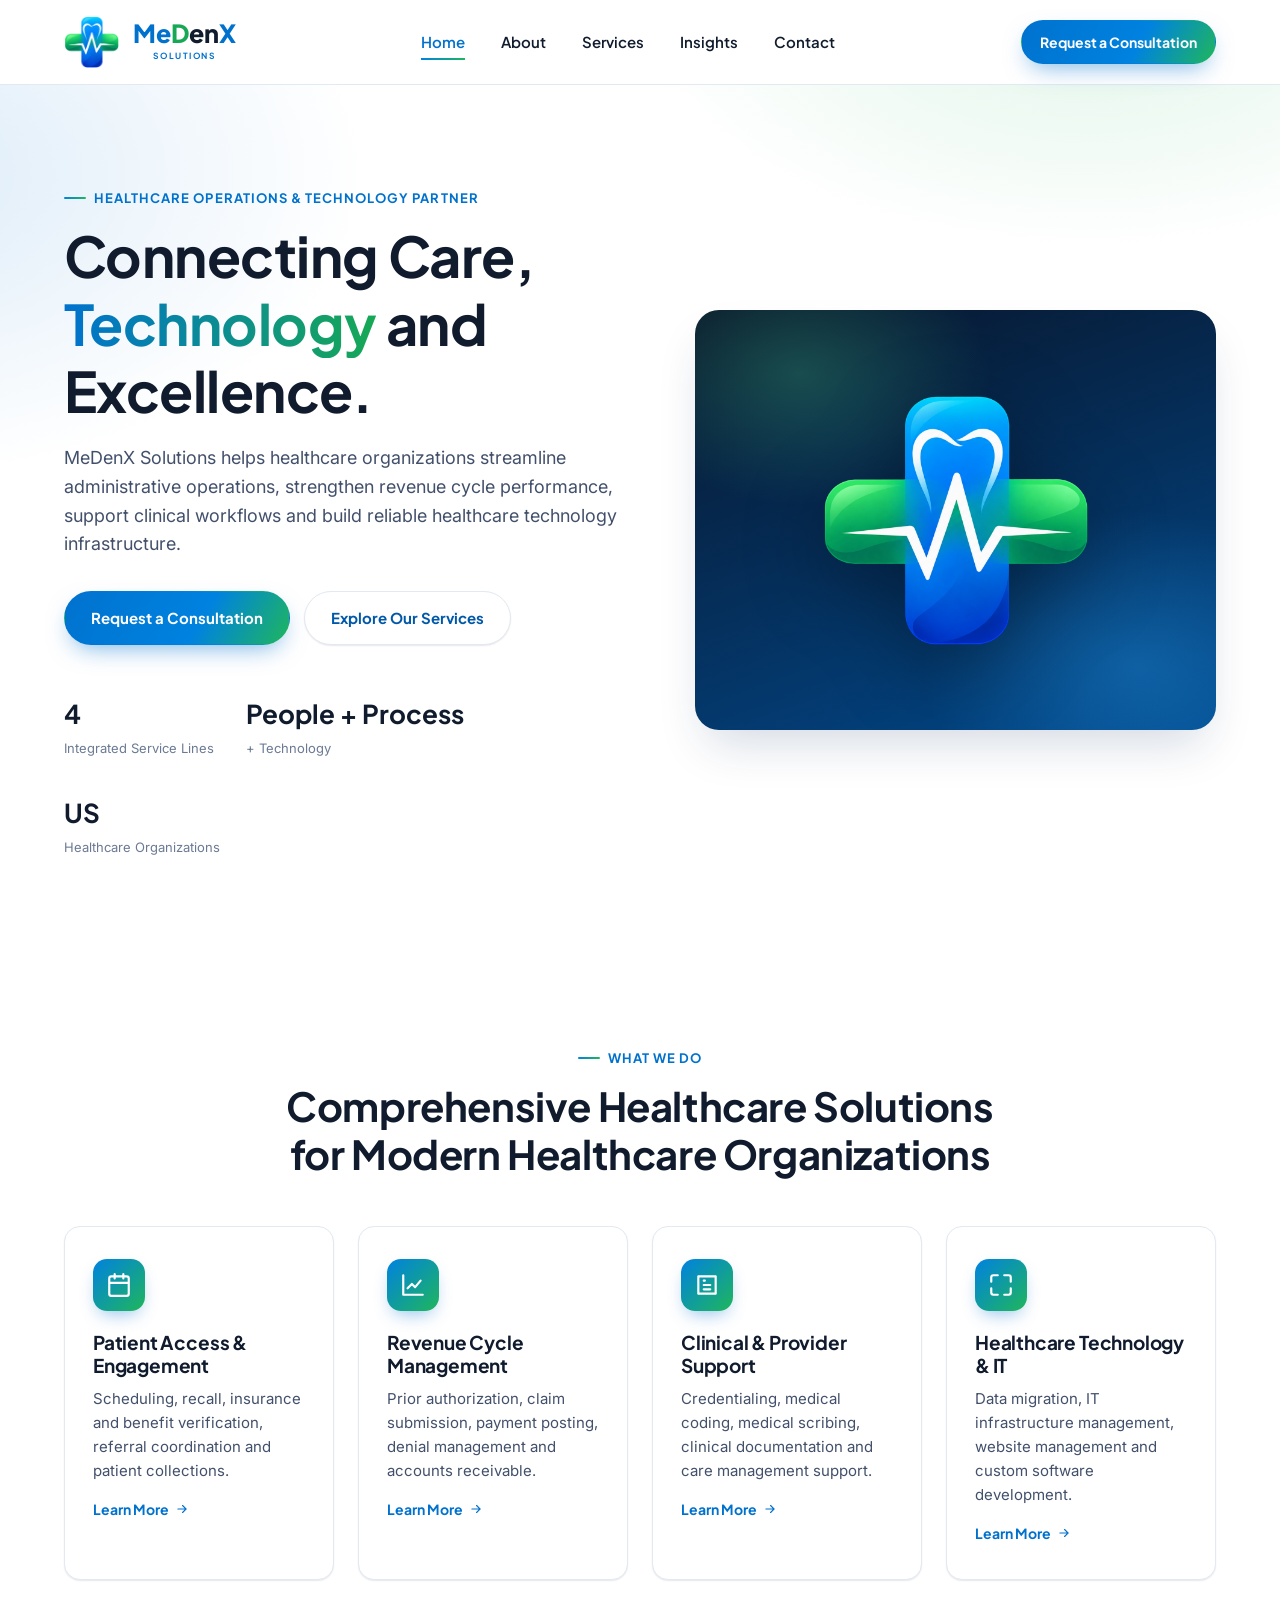
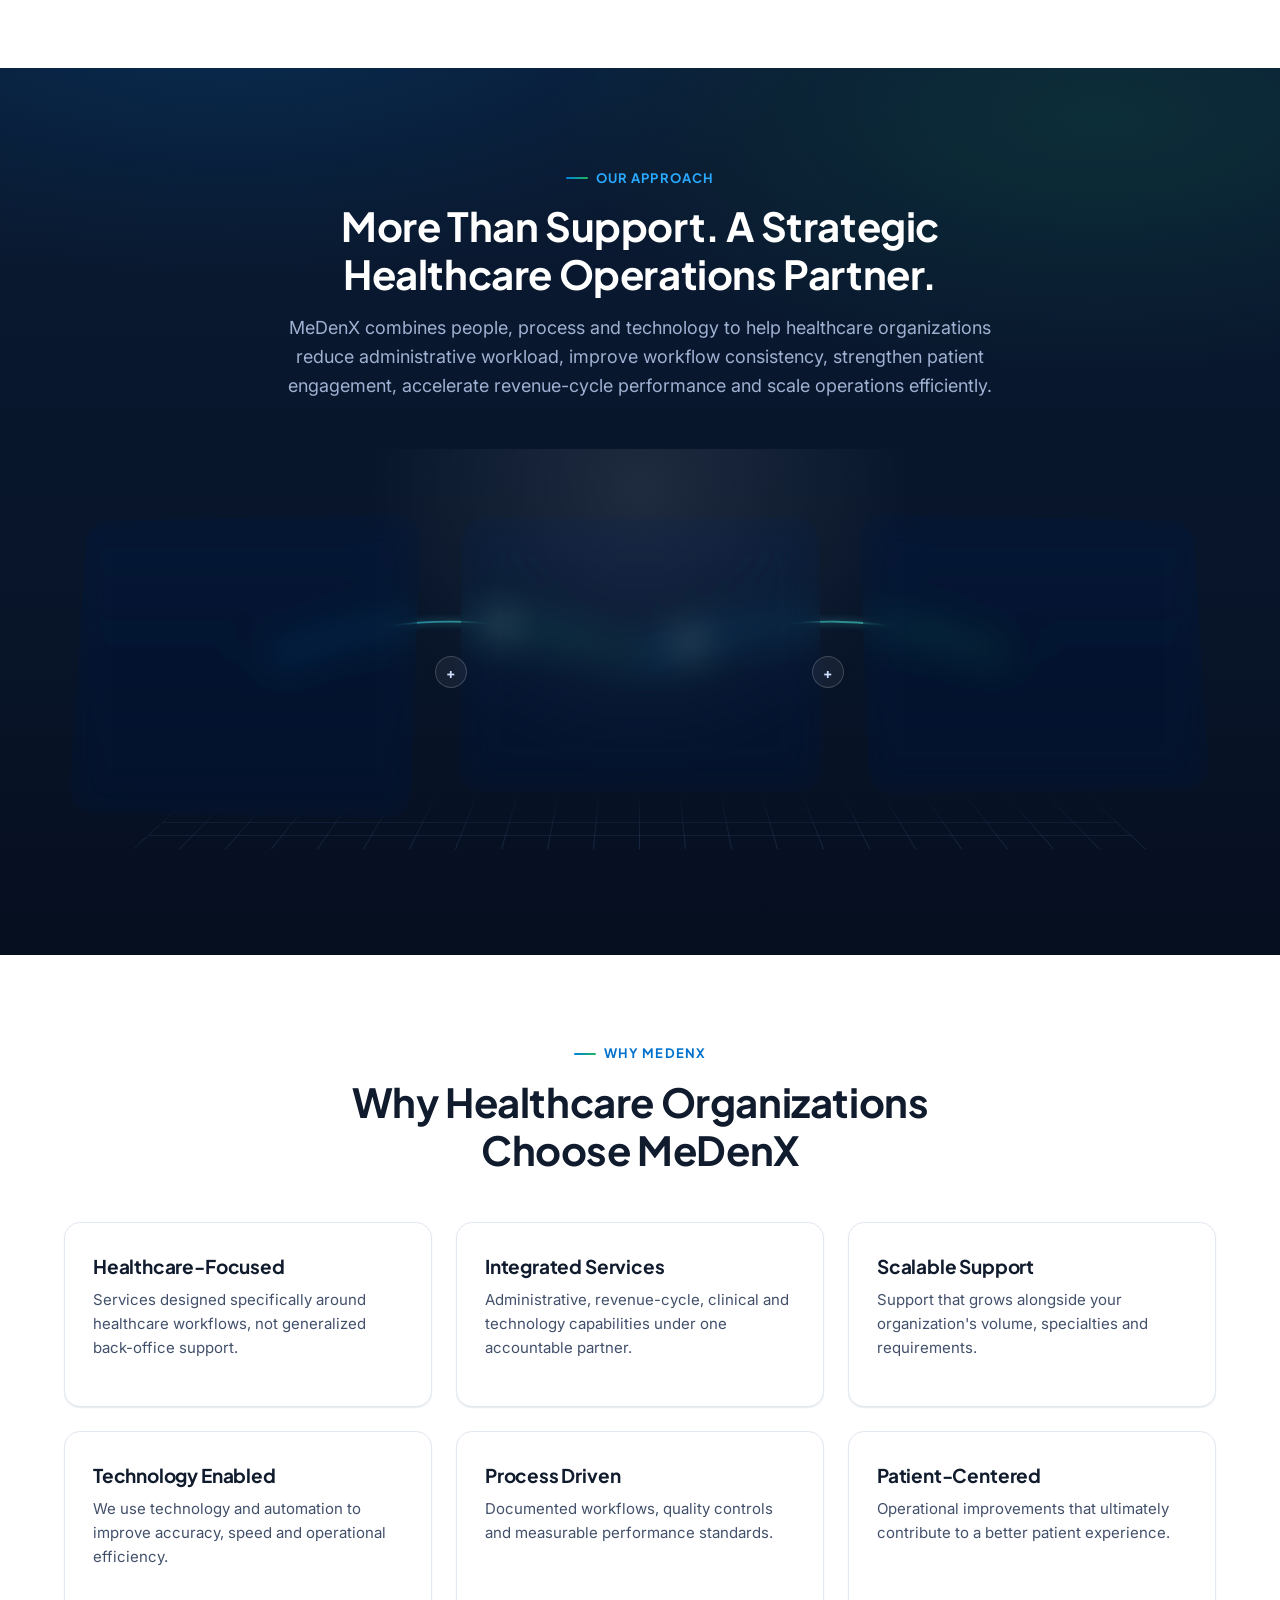
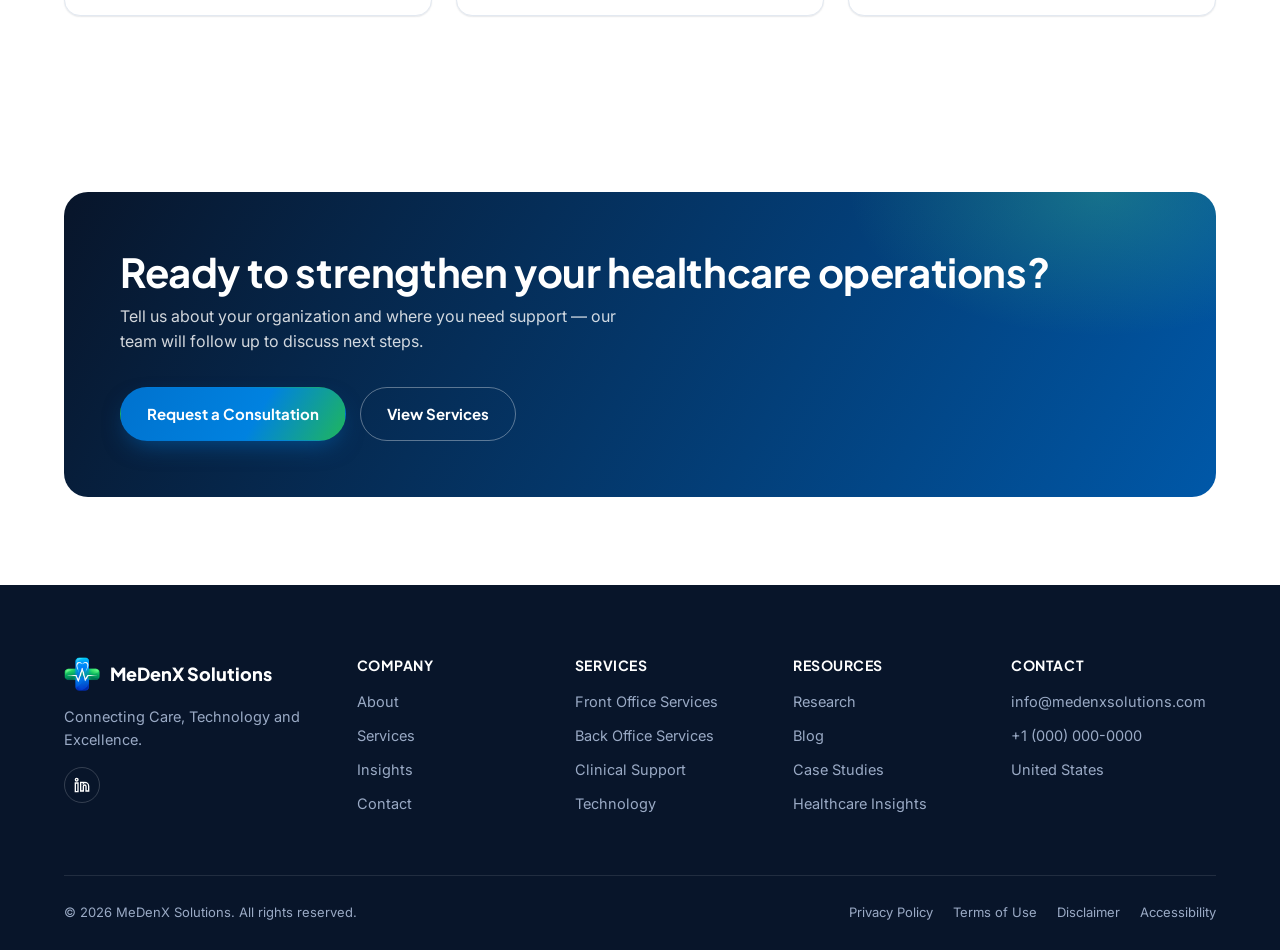
==== index.html @ 241c68e7 "Revert GitHub Pages hosting cleanup Restore .htaccess, serve.ps1, start-local-server.bat, and the so" ====
<!DOCTYPE html>
<html lang="en">
<head>
<meta charset="UTF-8">
<meta name="viewport" content="width=device-width, initial-scale=1.0">
<title>MeDenX Solutions | Healthcare Operations, Revenue Cycle &amp; Technology Partner</title>
<meta name="description" content="MeDenX Solutions helps healthcare organizations streamline administrative operations, strengthen revenue cycle performance, support clinical workflows and build reliable healthcare technology infrastructure.">
<link rel="canonical" href="https://medenxsolutions.com/">
<meta property="og:type" content="website">
<meta property="og:title" content="MeDenX Solutions | Healthcare Operations, Revenue Cycle &amp; Technology Partner">
<meta property="og:description" content="MeDenX Solutions helps healthcare organizations streamline administrative operations, strengthen revenue cycle performance, support clinical workflows and build reliable healthcare technology infrastructure.">
<meta property="og:url" content="https://medenxsolutions.com/">
<meta property="og:image" content="https://medenxsolutions.com/assets/img/medenx-icon-lg.png">
<meta property="og:site_name" content="MeDenX Solutions">
<meta name="twitter:card" content="summary_large_image">
<meta name="twitter:title" content="MeDenX Solutions | Healthcare Operations, Revenue Cycle &amp; Technology Partner">
<meta name="twitter:description" content="MeDenX Solutions helps healthcare organizations streamline administrative operations, strengthen revenue cycle performance, support clinical workflows and build reliable healthcare technology infrastructure.">
<meta name="twitter:image" content="https://medenxsolutions.com/assets/img/medenx-icon-lg.png">
<link rel="icon" type="image/png" href="assets/img/favicon.png">
<link rel="stylesheet" href="assets/css/style.css">
</head>
<body>

<!-- BUILD:HEADER -->
<header class="site-header">
  <div class="container nav-wrap">
    <a href="index.html" class="brand">
      <img src="assets/img/medenx-icon-sm.png" alt="MeDenX Solutions icon">
      <span class="brand-text">
        <span class="brand-word"><span class="c-blue">Me</span><span class="c-green">D</span><span class="c-ink">en</span><span class="c-blue">X</span></span>
        <span class="brand-sub">SOLUTIONS</span>
      </span>
    </a>
    <nav class="nav-links">
      <a href="index.html" class="active">Home</a>
      <a href="about.html">About</a>
      <a href="services.html">Services</a>
      <a href="insights.html">Insights</a>
      <a href="contact.html">Contact</a>
    </nav>
    <div class="nav-actions">
      <a href="contact.html" class="btn btn-primary btn-sm">Request a Consultation</a>
      <button class="nav-toggle" aria-label="Toggle navigation"><span></span></button>
    </div>
  </div>
</header>
<!-- /BUILD:HEADER -->

<!-- HERO -->
<section class="hero">
  <div class="container hero-grid">
    <div>
      <div class="eyebrow">Healthcare Operations &amp; Technology Partner</div>
      <h1>Connecting Care, <span class="grad-text">Technology</span> and Excellence.</h1>
      <p class="lead">MeDenX Solutions helps healthcare organizations streamline administrative operations, strengthen revenue cycle performance, support clinical workflows and build reliable healthcare technology infrastructure.</p>
      <div class="hero-actions">
        <a href="contact.html" class="btn btn-primary">Request a Consultation</a>
        <a href="services.html" class="btn btn-secondary">Explore Our Services</a>
      </div>
      <div class="hero-stats">
        <div class="stat"><b>4</b><span>Integrated Service Lines</span></div>
        <div class="stat"><b>People + Process</b><span>+ Technology</span></div>
        <div class="stat"><b>US</b><span>Healthcare Organizations</span></div>
      </div>
    </div>
    <div class="hero-visual">
      <img src="assets/img/medenx-icon-lg.png" alt="MeDenX healthcare technology icon">
    </div>
  </div>
</section>

<!-- WHAT WE DO -->
<section>
  <div class="container">
    <div class="section-head center">
      <div class="eyebrow" style="justify-content:center;display:flex;">What We Do</div>
      <h2>Comprehensive Healthcare Solutions for Modern Healthcare Organizations</h2>
    </div>
    <div class="grid-4">
      <div class="card">
        <div class="icon-tile"><svg viewBox="0 0 24 24" fill="none" stroke-width="2" stroke-linecap="round" stroke-linejoin="round"><path d="M8 2v4M16 2v4M3 10h18M5 4h14a2 2 0 0 1 2 2v14a2 2 0 0 1-2 2H5a2 2 0 0 1-2-2V6a2 2 0 0 1 2-2Z"/></svg></div>
        <h3>Patient Access &amp; Engagement</h3>
        <p>Scheduling, recall, insurance and benefit verification, referral coordination and patient collections.</p>
        <a href="services.html#patient-access" class="card-link">Learn More
          <svg viewBox="0 0 24 24" fill="none" stroke="currentColor" stroke-width="2" stroke-linecap="round"><path d="M5 12h14M13 6l6 6-6 6"/></svg>
        </a>
      </div>
      <div class="card">
        <div class="icon-tile"><svg viewBox="0 0 24 24" fill="none" stroke-width="2" stroke-linecap="round" stroke-linejoin="round"><path d="M3 3v18h18M7 15l4-4 3 3 5-6"/></svg></div>
        <h3>Revenue Cycle Management</h3>
        <p>Prior authorization, claim submission, payment posting, denial management and accounts receivable.</p>
        <a href="services.html#revenue-cycle" class="card-link">Learn More
          <svg viewBox="0 0 24 24" fill="none" stroke="currentColor" stroke-width="2" stroke-linecap="round"><path d="M5 12h14M13 6l6 6-6 6"/></svg>
        </a>
      </div>
      <div class="card">
        <div class="icon-tile"><svg viewBox="0 0 24 24" fill="none" stroke-width="2" stroke-linecap="round" stroke-linejoin="round"><path d="M9 12h6M9 16h6M9 8h1M4 4h16v16H4z"/></svg></div>
        <h3>Clinical &amp; Provider Support</h3>
        <p>Credentialing, medical coding, medical scribing, clinical documentation and care management support.</p>
        <a href="services.html#clinical-support" class="card-link">Learn More
          <svg viewBox="0 0 24 24" fill="none" stroke="currentColor" stroke-width="2" stroke-linecap="round"><path d="M5 12h14M13 6l6 6-6 6"/></svg>
        </a>
      </div>
      <div class="card">
        <div class="icon-tile"><svg viewBox="0 0 24 24" fill="none" stroke-width="2" stroke-linecap="round" stroke-linejoin="round"><path d="M9 3H5a2 2 0 0 0-2 2v4m18 0V5a2 2 0 0 0-2-2h-4m0 18h4a2 2 0 0 0 2-2v-4M3 15v4a2 2 0 0 0 2 2h4"/></svg></div>
        <h3>Healthcare Technology &amp; IT</h3>
        <p>Data migration, IT infrastructure management, website management and custom software development.</p>
        <a href="services.html#technology" class="card-link">Learn More
          <svg viewBox="0 0 24 24" fill="none" stroke="currentColor" stroke-width="2" stroke-linecap="round"><path d="M5 12h14M13 6l6 6-6 6"/></svg>
        </a>
      </div>
    </div>
  </div>
</section>

<!-- VALUE PROPOSITION -->
<section class="section-navy p3d-section">
  <div class="container">
    <div class="section-head center">
      <div class="eyebrow" style="justify-content:center;display:flex;">Our Approach</div>
      <h2>More Than Support. A Strategic Healthcare Operations Partner.</h2>
      <p class="lead">MeDenX combines people, process and technology to help healthcare organizations reduce administrative workload, improve workflow consistency, strengthen patient engagement, accelerate revenue-cycle performance and scale operations efficiently.</p>
    </div>

    <div class="p3d-stage-wrap" id="p3dStageWrap">
      <canvas class="p3d-canvas" id="p3dCanvas" aria-hidden="true"></canvas>
      <div class="p3d-spotlight" id="p3dSpotlight" aria-hidden="true"></div>
      <div class="p3d-floor" aria-hidden="true"></div>

      <div class="p3d-stage" id="p3dStage">
        <svg class="p3d-links" viewBox="0 0 1000 290" preserveAspectRatio="none">
          <defs>
            <linearGradient id="p3dLinkGrad" x1="0%" y1="0%" x2="100%" y2="0%">
              <stop offset="0%" stop-color="#29A9FF"/>
              <stop offset="100%" stop-color="#4CD888"/>
            </linearGradient>
          </defs>
          <path d="M180,150 C 280,108 380,108 495,150" class="glow" />
          <path id="linkPath1" d="M180,150 C 280,108 380,108 495,150" />
          <path d="M180,150 C 280,108 380,108 495,150" class="pulse" />
          <path d="M505,150 C 620,108 720,108 820,150" class="glow" />
          <path id="linkPath2" d="M505,150 C 620,108 720,108 820,150" />
          <path d="M505,150 C 620,108 720,108 820,150" class="pulse" />

          <circle class="p3d-particle-dot" r="4" fill="#ffffff">
            <animateMotion dur="3s" repeatCount="indefinite" rotate="auto">
              <mpath href="#linkPath1"/>
            </animateMotion>
          </circle>
          <circle class="p3d-particle-dot" r="4" fill="#ffffff">
            <animateMotion dur="3s" begin="1.5s" repeatCount="indefinite" rotate="auto">
              <mpath href="#linkPath2"/>
            </animateMotion>
          </circle>
        </svg>

        <span class="p3d-plus" style="left:33.3%;">+</span>
        <span class="p3d-plus" style="left:66.6%;">+</span>

        <div class="p3d-card" data-pillar="people" style="--tilt:-9deg;">
          <div class="p3d-float">
            <div class="p3d-card-inner">
              <div class="p3d-cube-wrap">
                <div class="p3d-cube">
                  <div class="face front"><svg viewBox="0 0 24 24" fill="none" stroke-width="2" stroke-linecap="round" stroke-linejoin="round"><circle cx="9" cy="8" r="3.2"/><path d="M3.5 19c0-3 2.5-5.2 5.5-5.2s5.5 2.2 5.5 5.2"/><circle cx="17" cy="7.5" r="2.4"/><path d="M15.5 13.4c2.6.4 4.5 2.3 4.9 4.9"/></svg></div>
                  <div class="face back"></div>
                  <div class="face right"></div>
                  <div class="face left"></div>
                  <div class="face top"></div>
                  <div class="face bottom"></div>
                </div>
              </div>
              <h3>People</h3>
              <p>Experienced operational and healthcare support teams who understand the realities of day-to-day practice operations.</p>
            </div>
          </div>
        </div>

        <div class="p3d-card" data-pillar="process" style="--tilt:0deg;">
          <div class="p3d-float">
            <div class="p3d-card-inner">
              <div class="p3d-cube-wrap">
                <div class="p3d-cube">
                  <div class="face front"><svg viewBox="0 0 24 24" fill="none" stroke-width="2" stroke-linecap="round" stroke-linejoin="round"><circle cx="5" cy="6" r="2.3"/><circle cx="19" cy="6" r="2.3"/><circle cx="12" cy="18" r="2.3"/><path d="M7.1 7.1 10 16M16.9 7.1 14 16M7.3 6h9.4"/></svg></div>
                  <div class="face back"></div>
                  <div class="face right"></div>
                  <div class="face left"></div>
                  <div class="face top"></div>
                  <div class="face bottom"></div>
                </div>
              </div>
              <h3>Process</h3>
              <p>Structured, measurable and repeatable workflows designed to reduce bottlenecks and improve consistency.</p>
            </div>
          </div>
        </div>

        <div class="p3d-card" data-pillar="technology" style="--tilt:9deg;">
          <div class="p3d-float">
            <div class="p3d-card-inner">
              <div class="p3d-cube-wrap">
                <div class="p3d-cube">
                  <div class="face front"><svg viewBox="0 0 24 24" fill="none" stroke-width="2" stroke-linecap="round" stroke-linejoin="round"><path d="M9 3H5a2 2 0 0 0-2 2v4m18 0V5a2 2 0 0 0-2-2h-4m0 18h4a2 2 0 0 0 2-2v-4M3 15v4a2 2 0 0 0 2 2h4"/><rect x="8.5" y="8.5" width="7" height="7" rx="1.4"/></svg></div>
                  <div class="face back"></div>
                  <div class="face right"></div>
                  <div class="face left"></div>
                  <div class="face top"></div>
                  <div class="face bottom"></div>
                </div>
              </div>
              <h3>Technology</h3>
              <p>Modern systems, automation, data and software solutions that support every operational workflow.</p>
            </div>
          </div>
        </div>
      </div>
    </div>
  </div>
</section>

<!-- WHY MEDENX -->
<section>
  <div class="container">
    <div class="section-head center">
      <div class="eyebrow" style="justify-content:center;display:flex;">Why MeDenX</div>
      <h2>Why Healthcare Organizations Choose MeDenX</h2>
    </div>
    <div class="grid-3">
      <div class="card">
        <h3>Healthcare-Focused</h3>
        <p>Services designed specifically around healthcare workflows, not generalized back-office support.</p>
      </div>
      <div class="card">
        <h3>Integrated Services</h3>
        <p>Administrative, revenue-cycle, clinical and technology capabilities under one accountable partner.</p>
      </div>
      <div class="card">
        <h3>Scalable Support</h3>
        <p>Support that grows alongside your organization's volume, specialties and requirements.</p>
      </div>
      <div class="card">
        <h3>Technology Enabled</h3>
        <p>We use technology and automation to improve accuracy, speed and operational efficiency.</p>
      </div>
      <div class="card">
        <h3>Process Driven</h3>
        <p>Documented workflows, quality controls and measurable performance standards.</p>
      </div>
      <div class="card">
        <h3>Patient-Centered</h3>
        <p>Operational improvements that ultimately contribute to a better patient experience.</p>
      </div>
    </div>
  </div>
</section>

<!-- CTA -->
<section>
  <div class="container">
    <div class="cta-banner">
      <div class="cta-content">
        <h2>Ready to strengthen your healthcare operations?</h2>
        <p>Tell us about your organization and where you need support — our team will follow up to discuss next steps.</p>
      </div>
      <div class="cta-actions">
        <a href="contact.html" class="btn btn-primary">Request a Consultation</a>
        <a href="services.html" class="btn btn-ghost-light">View Services</a>
      </div>
    </div>
  </div>
</section>

<!-- BUILD:FOOTER -->
<footer class="site-footer">
  <div class="container">
    <div class="footer-top">
      <div class="footer-col">
        <div class="footer-brand">
          <img src="assets/img/medenx-icon-sm.png" alt="MeDenX Solutions">
          <span>MeDenX Solutions</span>
        </div>
        <p style="font-size:14.5px;max-width:260px;">Connecting Care, Technology and Excellence.</p>
        <div class="social-row">
          <a href="#" aria-label="LinkedIn"><svg viewBox="0 0 24 24" fill="none" stroke="currentColor" stroke-width="2"><path d="M16 8a6 6 0 0 1 6 6v7h-4v-7a2 2 0 0 0-4 0v7h-4V8h4v1.5A5.99 5.99 0 0 1 16 8ZM2 9h4v13H2zM4 6a2 2 0 1 0 0-4 2 2 0 0 0 0 4Z"/></svg></a>
        </div>
      </div>
      <div class="footer-col">
        <h4>Company</h4>
        <ul>
          <li><a href="about.html">About</a></li>
          <li><a href="services.html">Services</a></li>
          <li><a href="insights.html">Insights</a></li>
          <li><a href="contact.html">Contact</a></li>
        </ul>
      </div>
      <div class="footer-col">
        <h4>Services</h4>
        <ul>
          <li><a href="services.html#patient-access">Front Office Services</a></li>
          <li><a href="services.html#revenue-cycle">Back Office Services</a></li>
          <li><a href="services.html#clinical-support">Clinical Support</a></li>
          <li><a href="services.html#technology">Technology</a></li>
        </ul>
      </div>
      <div class="footer-col">
        <h4>Resources</h4>
        <ul>
          <li><a href="insights.html">Research</a></li>
          <li><a href="insights.html">Blog</a></li>
          <li><a href="case-studies.html">Case Studies</a></li>
          <li><a href="insights.html">Healthcare Insights</a></li>
        </ul>
      </div>
      <div class="footer-col">
        <h4>Contact</h4>
        <ul>
          <li>info@medenxsolutions.com</li>
          <li>+1 (000) 000-0000</li>
          <li>United States</li>
        </ul>
      </div>
    </div>
    <div class="footer-bottom">
      <span>&copy; 2026 MeDenX Solutions. All rights reserved.</span>
      <div class="footer-legal">
        <a href="privacy.html">Privacy Policy</a>
        <a href="terms.html">Terms of Use</a>
        <a href="disclaimer.html">Disclaimer</a>
        <a href="accessibility.html">Accessibility</a>
      </div>
    </div>
  </div>
</footer>
<!-- /BUILD:FOOTER -->

<script src="assets/js/main.js"></script>
<script src="assets/js/pillars-3d.js"></script>
</body>
</html>
---- assets/css/style.css ----
/* ==========================================================================
   MeDenX Solutions — Design System
   Colors sampled from the MeDenX brand icon (blue/green gradients).
   ========================================================================== */

@import url('https://fonts.googleapis.com/css2?family=Plus+Jakarta+Sans:wght@500;600;700;800&family=Inter:wght@400;500;600;700&display=swap');

:root{
  /* Brand blue (sampled ~#0082D6 / #006DE8) */
  --blue-900:#0A2F5C;
  --blue-700:#0058A8;
  --blue-600:#0072CE;
  --blue-500:#0082E0;
  --blue-400:#29A9FF;
  --blue-100:#E7F3FE;

  /* Brand green (sampled ~#1DCA63 / #42E377) */
  --green-700:#0F8A44;
  --green-600:#17A855;
  --green-500:#1FB65C;
  --green-400:#4CD888;
  --green-100:#E7F9EE;

  /* Dark navy — footer & premium contrast sections */
  --navy-900:#08152A;
  --navy-800:#0B1E38;
  --navy-700:#122A4A;

  /* Neutrals */
  --ink:#101B2D;
  --body:#42506B;
  --muted:#6B7A94;
  --border:#E3E9F1;
  --bg-soft:#F6F9FC;
  --white:#FFFFFF;

  --font-head:'Plus Jakarta Sans', 'Segoe UI', sans-serif;
  --font-body:'Inter', 'Segoe UI', sans-serif;

  --shadow-sm: 0 1px 2px rgba(16,27,45,0.06), 0 1px 1px rgba(16,27,45,0.04);
  --shadow-md: 0 8px 24px rgba(16,27,45,0.08), 0 2px 6px rgba(16,27,45,0.05);
  --shadow-lg: 0 24px 48px -12px rgba(10,47,92,0.18);

  --radius-sm: 10px;
  --radius-md: 16px;
  --radius-lg: 24px;

  --container: 1200px;
}

/* -------------------- Reset -------------------- */
*, *::before, *::after{ box-sizing:border-box; }
html{ scroll-behavior:smooth; overflow-x:hidden; }
body{
  margin:0;
  font-family:var(--font-body);
  color:var(--body);
  background:var(--white);
  line-height:1.6;
  -webkit-font-smoothing:antialiased;
  overflow-x:hidden;
}

/* Grid/flex items shrink below their content's intrinsic width by default */
.hero-grid > *, .grid-2 > *, .grid-3 > *, .grid-4 > *,
.footer-top > *, .pillars > *, .form-grid > *, .case-steps > *,
.process > *, .nav-wrap > * { min-width:0; }
img{ max-width:100%; display:block; }
a{ color:inherit; text-decoration:none; }
ul{ margin:0; padding:0; list-style:none; }
h1,h2,h3,h4{
  font-family:var(--font-head);
  color:var(--ink);
  line-height:1.2;
  margin:0 0 16px;
  font-weight:700;
  letter-spacing:-0.01em;
}
p{ margin:0 0 16px; }
button{ font-family:inherit; }

.container{
  width:100%;
  max-width:var(--container);
  margin:0 auto;
  padding:0 24px;
}

section{ padding:88px 0; }
@media (max-width:768px){ section{ padding:56px 0; } }

.section-soft{ background:var(--bg-soft); }
.section-navy{ background:var(--navy-900); color:#C7D3E8; }
.section-navy h2, .section-navy h3{ color:#fff; }

/* -------------------- Type helpers -------------------- */
.eyebrow{
  display:inline-flex;
  flex-wrap:wrap;
  align-items:center;
  gap:8px;
  max-width:100%;
  font-family:var(--font-head);
  font-size:13px;
  font-weight:700;
  letter-spacing:0.08em;
  text-transform:uppercase;
  color:var(--blue-600);
  margin-bottom:14px;
}
.eyebrow::before{
  content:"";
  width:22px; height:2px;
  background:linear-gradient(90deg, var(--blue-500), var(--green-500));
  border-radius:2px;
}
.section-navy .eyebrow{ color:var(--blue-400); }

h2{ font-size:clamp(28px,3.4vw,40px); }
h3{ font-size:22px; }
.section-head{ max-width:720px; margin-bottom:48px; }
.section-head.center{ margin-left:auto; margin-right:auto; text-align:center; }
.lead{ font-size:18px; color:var(--body); }
.text-muted{ color:var(--muted); }

/* Gradient text accent for key words */
.grad-text{
  background:linear-gradient(90deg, var(--blue-600), var(--green-600));
  -webkit-background-clip:text;
  background-clip:text;
  color:transparent;
}

/* -------------------- Buttons -------------------- */
.btn{
  display:inline-flex;
  align-items:center;
  justify-content:center;
  gap:8px;
  padding:14px 26px;
  border-radius:999px;
  font-family:var(--font-head);
  font-weight:700;
  font-size:15px;
  border:1px solid transparent;
  cursor:pointer;
  transition:transform .18s ease, box-shadow .18s ease, background .18s ease, color .18s ease;
  white-space:nowrap;
}
.btn-primary{
  background:linear-gradient(120deg, var(--blue-600), var(--blue-500) 60%, var(--green-500));
  color:#fff;
  box-shadow:0 10px 24px -8px rgba(0,114,206,0.55);
}
.btn-primary:hover{ transform:translateY(-2px); box-shadow:0 16px 30px -10px rgba(0,114,206,0.6); }

.btn-secondary{
  background:#fff;
  color:var(--blue-700);
  border-color:var(--border);
  box-shadow:var(--shadow-sm);
}
.btn-secondary:hover{ border-color:var(--blue-400); transform:translateY(-2px); }

.btn-ghost-light{
  background:transparent;
  color:#fff;
  border-color:rgba(255,255,255,0.35);
}
.btn-ghost-light:hover{ background:rgba(255,255,255,0.08); border-color:#fff; }

.btn-block{ width:100%; }
.btn-sm{ padding:10px 18px; font-size:14px; }

/* -------------------- Header / Nav -------------------- */
.site-header{
  position:sticky;
  top:0;
  z-index:100;
  background:rgba(255,255,255,0.92);
  backdrop-filter:blur(10px);
  border-bottom:1px solid var(--border);
}
.nav-wrap{
  display:flex;
  align-items:center;
  justify-content:space-between;
  height:84px;
}
.brand{
  display:flex;
  align-items:center;
  gap:14px;
}
.brand img{ height:52px; width:auto; }
.brand-text{ display:flex; flex-direction:column; align-items:center; }
.brand-word{ font-family:var(--font-head); font-weight:800; font-size:25px; line-height:1; white-space:nowrap; }
.brand-word .c-blue{ color:var(--blue-600); }
.brand-word .c-green{ color:var(--green-600); }
.brand-word .c-ink{ color:var(--ink); }
.brand-sub{
  display:block;
  font-family:var(--font-head);
  font-size:8.5px;
  font-weight:700;
  letter-spacing:0.18em;
  color:var(--blue-600);
  margin-top:3px;
  text-align:center;
}

.nav-links{
  display:flex;
  align-items:center;
  gap:36px;
}
.nav-links a{
  font-family:var(--font-head);
  font-weight:600;
  font-size:15px;
  color:var(--ink);
  position:relative;
  padding:6px 0;
}
.nav-links a::after{
  content:"";
  position:absolute; left:0; right:0; bottom:0;
  height:2px;
  background:linear-gradient(90deg,var(--blue-500),var(--green-500));
  transform:scaleX(0);
  transform-origin:left;
  transition:transform .2s ease;
}
.nav-links a:hover::after, .nav-links a.active::after{ transform:scaleX(1); }
.nav-links a.active{ color:var(--blue-600); }

.nav-actions{ display:flex; align-items:center; gap:18px; }

.nav-toggle{
  display:none;
  width:42px; height:42px;
  border-radius:10px;
  border:1px solid var(--border);
  background:#fff;
  align-items:center; justify-content:center;
  cursor:pointer;
}
.nav-toggle span, .nav-toggle span::before, .nav-toggle span::after{
  content:"";
  display:block;
  width:20px; height:2px;
  background:var(--ink);
  position:relative;
  transition:all .2s ease;
}
.nav-toggle span::before{ position:absolute; top:-6px; }
.nav-toggle span::after{ position:absolute; top:6px; }

@media (max-width:960px){
  .nav-links{
    position:absolute;
    top:84px; left:0; right:0;
    background:#fff;
    flex-direction:column;
    align-items:flex-start;
    gap:0;
    border-bottom:1px solid var(--border);
    box-shadow:var(--shadow-md);
    max-height:0;
    overflow:hidden;
    transition:max-height .25s ease;
  }
  .nav-links.open{ max-height:420px; }
  .nav-links a{ width:100%; padding:16px 24px; border-bottom:1px solid var(--border); }
  .nav-links a::after{ display:none; }
  .nav-actions .btn-primary{ display:none; }
  .nav-toggle{ display:flex; }
}

/* -------------------- Hero -------------------- */
.hero{
  position:relative;
  overflow:hidden;
  padding:96px 0 100px;
  background:
    radial-gradient(760px 420px at 85% -10%, rgba(31,182,92,0.14), transparent 60%),
    radial-gradient(900px 560px at -10% 10%, rgba(0,114,206,0.14), transparent 55%),
    var(--white);
}
.hero-grid{
  display:grid;
  grid-template-columns:1.05fr 0.95fr;
  gap:56px;
  align-items:center;
}
.hero h1{ font-size:clamp(34px,4.6vw,56px); margin-bottom:20px; }
.hero-actions{ display:flex; gap:14px; flex-wrap:wrap; margin-top:32px; }
.hero-stats{
  display:flex;
  gap:32px;
  margin-top:48px;
  flex-wrap:wrap;
  max-width:100%;
}
.hero-stats .stat{ min-width:0; }
.hero-stats .stat b{ display:block; font-family:var(--font-head); font-size:26px; color:var(--ink); }
.hero-stats .stat span{ font-size:13px; color:var(--muted); }

.hero-visual{
  position:relative;
  width:100%;
  max-width:100%;
  border-radius:var(--radius-lg);
  background:linear-gradient(160deg, var(--navy-900), var(--blue-700) 130%);
  min-height:420px;
  display:flex;
  align-items:center;
  justify-content:center;
  box-shadow:var(--shadow-lg);
  overflow:hidden;
}
.hero-visual::before{
  content:"";
  position:absolute; inset:0;
  background:
    radial-gradient(320px 220px at 20% 15%, rgba(76,216,136,0.25), transparent 60%),
    radial-gradient(360px 260px at 85% 85%, rgba(41,169,255,0.3), transparent 60%);
}
.hero-visual img{ width:52%; position:relative; z-index:1; filter:drop-shadow(0 20px 40px rgba(0,0,0,0.35)); }
.hero-visual .pulse-line{
  position:absolute; inset:0;
  opacity:0.5;
}

@media (max-width:960px){
  .hero-grid{ grid-template-columns:1fr; }
  .hero-visual{ min-height:300px; }
}

/* -------------------- Cards / Grids -------------------- */
.grid-4{ display:grid; grid-template-columns:repeat(4,1fr); gap:24px; }
.grid-3{ display:grid; grid-template-columns:repeat(3,1fr); gap:24px; }
.grid-2{ display:grid; grid-template-columns:repeat(2,1fr); gap:24px; }
@media (max-width:960px){ .grid-4{ grid-template-columns:repeat(2,1fr); } .grid-3{ grid-template-columns:1fr; } .grid-2{ grid-template-columns:1fr; } }
@media (max-width:600px){ .grid-4{ grid-template-columns:1fr; } }

.card{
  background:#fff;
  border:1px solid var(--border);
  border-radius:var(--radius-md);
  padding:32px 28px;
  box-shadow:var(--shadow-sm);
  transition:transform .2s ease, box-shadow .2s ease, border-color .2s ease;
}
.card:hover{ transform:translateY(-4px); box-shadow:var(--shadow-md); border-color:transparent; }

.icon-tile{
  width:52px; height:52px;
  border-radius:14px;
  display:flex; align-items:center; justify-content:center;
  margin-bottom:20px;
  background:linear-gradient(135deg, var(--blue-500), var(--green-500));
  box-shadow:0 8px 18px -6px rgba(0,114,206,0.45);
}
.icon-tile svg{ width:26px; height:26px; stroke:#fff; }

.card h3{ margin-bottom:10px; font-size:19px; }
.card p{ font-size:15px; margin-bottom:14px; }
.card-link{
  font-family:var(--font-head);
  font-weight:700;
  font-size:14px;
  color:var(--blue-600);
  display:inline-flex;
  align-items:center;
  gap:6px;
}
.card-link svg{ width:14px; height:14px; transition:transform .18s ease; }
.card:hover .card-link svg{ transform:translateX(3px); }

.pill-list{ margin-top:14px; }
.pill-list li{
  font-size:14px;
  color:var(--body);
  padding:6px 0 6px 22px;
  position:relative;
}
.pill-list li::before{
  content:"";
  position:absolute; left:0; top:14px;
  width:8px; height:8px;
  border-radius:50%;
  background:linear-gradient(135deg,var(--blue-500),var(--green-500));
}

/* -------------------- Process steps -------------------- */
.process{
  display:grid;
  grid-template-columns:repeat(5,1fr);
  gap:20px;
  counter-reset:step;
}
@media (max-width:960px){ .process{ grid-template-columns:repeat(2,1fr); } }
@media (max-width:600px){ .process{ grid-template-columns:1fr; } }
.process-step{
  position:relative;
  padding:28px 22px;
  border-radius:var(--radius-md);
  background:#fff;
  border:1px solid var(--border);
}
.process-step .num{
  font-family:var(--font-head);
  font-weight:800;
  font-size:28px;
  background:linear-gradient(120deg,var(--blue-600),var(--green-600));
  -webkit-background-clip:text;
  background-clip:text;
  color:transparent;
  margin-bottom:10px;
  display:block;
}
.process-step h3{ font-size:17px; margin-bottom:8px; }
.process-step p{ font-size:14px; margin:0; }

/* -------------------- People / Process / Tech --------------------- */
.pillars{ display:grid; grid-template-columns:repeat(3,1fr); gap:24px; }
@media (max-width:860px){ .pillars{ grid-template-columns:1fr; } }
.pillar{
  border-radius:var(--radius-lg);
  padding:36px 30px;
  color:#fff;
  position:relative;
  overflow:hidden;
  min-height:220px;
}
.pillar h3{ color:#fff; font-size:22px; }
.pillar p{ color:rgba(255,255,255,0.85); margin:0; font-size:15px; }
.pillar-people{ background:linear-gradient(160deg,var(--blue-700),var(--blue-500)); }
.pillar-process{ background:linear-gradient(160deg,var(--navy-800),var(--navy-700)); }
.pillar-tech{ background:linear-gradient(160deg,var(--green-700),var(--green-500)); }

/* -------------------- People / Process / Technology — 3D (homepage) -------------------- */
.p3d-section{ padding:100px 0 112px; overflow:hidden; isolation:isolate; }
.section-navy.p3d-section{
  background:
    radial-gradient(1000px 460px at 18% -8%, rgba(0,130,224,.16), transparent 60%),
    radial-gradient(900px 420px at 86% 6%, rgba(31,182,92,.13), transparent 60%),
    linear-gradient(180deg, #0A1B34 0%, var(--navy-900) 55%, #060F20 100%);
}
.p3d-section .lead{ color:#9FB1D2; }

.p3d-stage-wrap{ position:relative; perspective:1500px; padding:70px 10px 30px; }
.p3d-canvas{ position:absolute; inset:-40px 0 0 0; width:100%; height:calc(100% + 40px); z-index:0; opacity:.8; }
.p3d-spotlight{
  position:absolute; inset:0; z-index:2; pointer-events:none;
  background:radial-gradient(460px circle at var(--mx,50%) var(--my,10%), rgba(255,255,255,.09), transparent 62%);
}
.p3d-floor{
  position:absolute; left:6%; right:6%; bottom:-6px; height:230px; z-index:1; pointer-events:none;
  background-image:
    linear-gradient(rgba(130,180,255,.16) 1px, transparent 1px),
    linear-gradient(90deg, rgba(130,180,255,.16) 1px, transparent 1px);
  background-size:46px 46px;
  transform:rotateX(80deg);
  transform-origin:bottom center;
  -webkit-mask-image:linear-gradient(to top, rgba(0,0,0,.85), transparent 88%);
          mask-image:linear-gradient(to top, rgba(0,0,0,.85), transparent 88%);
}

.p3d-stage{ position:relative; z-index:3; display:grid; grid-template-columns:repeat(3,1fr); gap:34px; perspective:1200px; }
.p3d-stage > *{ min-width:0; }

.p3d-links{ position:absolute; inset:-30px 0 0 0; width:100%; height:calc(100% + 30px); overflow:visible; pointer-events:none; z-index:0; }
.p3d-links path{ fill:none; stroke-width:1.6; stroke-linecap:round; stroke:url(#p3dLinkGrad); opacity:0.65; }
.p3d-links .glow{ stroke-width:7; opacity:.16; filter:blur(3px); }
.p3d-links .pulse{
  stroke-width:2.6; stroke-dasharray:10 240;
  animation:p3dPulse 4s linear infinite;
  filter:drop-shadow(0 0 5px rgba(76,216,136,0.75));
}
.p3d-links path:nth-child(4).pulse{ animation-delay:-2s; }
@keyframes p3dPulse{ to{ stroke-dashoffset:-250; } }
.p3d-particle-dot{ filter:drop-shadow(0 0 5px rgba(255,255,255,1)) drop-shadow(0 0 14px rgba(76,216,136,.85)); }

.p3d-card{
  position:relative; z-index:1;
  transform-style:preserve-3d;
  transform:rotateY(var(--tilt,0deg)) rotateX(6deg) translateZ(0);
  transition:transform .5s cubic-bezier(.2,.8,.2,1), opacity .4s ease;
  opacity:0; translate:0 26px;
}
.p3d-stage.is-in .p3d-card{ opacity:1; translate:0 0; }
.p3d-stage.is-in .p3d-card[data-pillar="process"]{ transition-delay:.08s; }
.p3d-stage.is-in .p3d-card[data-pillar="technology"]{ transition-delay:.16s; }

.p3d-float{ transform-style:preserve-3d; animation:p3dFloat 6.4s ease-in-out infinite; }
.p3d-card[data-pillar="people"] .p3d-float{ animation-delay:0s; }
.p3d-card[data-pillar="process"] .p3d-float{ animation-delay:-2.1s; }
.p3d-card[data-pillar="technology"] .p3d-float{ animation-delay:-4.2s; }
@keyframes p3dFloat{
  0%,100%{ transform:translateY(0) rotateZ(0deg); }
  50%{ transform:translateY(-10px) rotateZ(.6deg); }
}

.p3d-card-inner{
  position:relative;
  background:linear-gradient(165deg, rgba(255,255,255,.09), rgba(255,255,255,.03));
  -webkit-backdrop-filter:blur(18px) saturate(140%);
          backdrop-filter:blur(18px) saturate(140%);
  border:1px solid rgba(255,255,255,.14);
  border-radius:var(--radius-lg);
  padding:40px 30px 36px;
  box-shadow:
    inset 0 1px 0 rgba(255,255,255,.16),
    0 2px 4px rgba(0,0,0,.25),
    0 30px 60px -24px rgba(0,0,0,.65);
  transform:translateZ(18px);
  transition:transform .45s cubic-bezier(.2,.8,.2,1), box-shadow .45s ease, border-color .3s ease;
  text-align:center; height:100%; overflow:hidden;
}
.p3d-card-inner::before{
  content:""; position:absolute; left:14%; right:14%; bottom:-46px; height:60px; z-index:-1;
  background:radial-gradient(closest-side, var(--glow,rgba(0,130,224,.55)), transparent 75%);
  filter:blur(10px); opacity:.7;
}
.p3d-card[data-pillar="people"] .p3d-card-inner{ --glow:rgba(0,130,224,.55); }
.p3d-card[data-pillar="process"] .p3d-card-inner{ --glow:rgba(76,216,136,.5); }
.p3d-card[data-pillar="technology"] .p3d-card-inner{ --glow:rgba(41,169,255,.55); }
.p3d-card-inner::after{
  content:""; position:absolute; inset:0; z-index:2; pointer-events:none;
  background:linear-gradient(115deg, transparent 40%, rgba(255,255,255,.25) 50%, transparent 60%);
  transform:translateX(-120%);
  transition:transform .8s ease;
}
.p3d-card:hover .p3d-card-inner::after{ transform:translateX(120%); }

.p3d-stage:has(.p3d-card:hover) .p3d-card:not(:hover) .p3d-card-inner{ transform:translateZ(6px) scale(.965); opacity:.7; }
.p3d-stage:has(.p3d-card:hover) .p3d-links path{ opacity:.2; }
.p3d-card:hover .p3d-card-inner{
  transform:translateZ(64px) scale(1.045);
  border-color:rgba(255,255,255,.3);
  box-shadow:
    inset 0 1px 0 rgba(255,255,255,.22),
    0 2px 4px rgba(0,0,0,.3),
    0 40px 74px -22px rgba(0,0,0,.72);
}

.p3d-cube-wrap{ width:66px; height:66px; margin:0 auto 24px; perspective:340px; transform:translateZ(26px); }
.p3d-cube{
  position:relative; width:100%; height:100%;
  transform-style:preserve-3d;
  transform:rotateX(-10deg) rotateY(0deg);
  animation:p3dCubeSpin 10s linear infinite;
}
@keyframes p3dCubeSpin{ from{ transform:rotateX(-10deg) rotateY(0deg); } to{ transform:rotateX(-10deg) rotateY(360deg); } }
.p3d-cube .face{ position:absolute; inset:0; border-radius:16px; display:flex; align-items:center; justify-content:center; backface-visibility:hidden; }
.p3d-cube .face svg{ width:28px; height:28px; stroke:#fff; }
.p3d-cube .front{ background:linear-gradient(135deg,var(--blue-500),var(--green-500)); transform:translateZ(33px); box-shadow:inset 0 0 22px rgba(255,255,255,.3); }
.p3d-cube .back{ background:linear-gradient(135deg,var(--blue-900),var(--green-700)); transform:rotateY(180deg) translateZ(33px); }
.p3d-cube .right{ background:linear-gradient(135deg,var(--blue-600),var(--green-600)); transform:rotateY(90deg) translateZ(33px); opacity:.88; }
.p3d-cube .left{ background:linear-gradient(135deg,var(--blue-700),var(--green-700)); transform:rotateY(-90deg) translateZ(33px); opacity:.72; }
.p3d-cube .top{ background:linear-gradient(135deg,var(--blue-400),var(--green-400)); transform:rotateX(90deg) translateZ(33px); opacity:.95; }
.p3d-cube .bottom{ background:linear-gradient(135deg,var(--blue-900),#063a20); transform:rotateX(-90deg) translateZ(33px); opacity:.55; }
.p3d-card:hover .p3d-cube{ animation-play-state:paused; }

.p3d-card-inner h3{ font-size:20px; margin-bottom:10px; color:#F4F8FF; transform:translateZ(14px); }
.p3d-card-inner p{ font-size:14.5px; margin:0; color:#A9B7D6; transform:translateZ(10px); }

.p3d-plus{
  position:absolute; top:52%; z-index:2;
  width:32px; height:32px; border-radius:50%;
  background:rgba(255,255,255,.06); border:1px solid rgba(255,255,255,.18);
  -webkit-backdrop-filter:blur(6px); backdrop-filter:blur(6px);
  display:flex; align-items:center; justify-content:center;
  font-family:var(--font-head); font-weight:800; font-size:14px; color:#CFE0FF;
  transform:translate(-50%,-50%);
}

@media (prefers-reduced-motion: reduce){
  .p3d-card, .p3d-card-inner, .p3d-float, .p3d-cube{ transition:none !important; animation:none !important; }
  .p3d-cube{ transform:rotateX(-10deg) rotateY(-28deg) !important; }
  .p3d-links .pulse{ animation:none !important; }
  .p3d-particle-dot{ display:none; }
  .p3d-stage .p3d-card{ opacity:1 !important; translate:0 !important; }
}

@media (max-width:860px){
  .p3d-stage{ grid-template-columns:1fr; perspective:none; gap:20px; }
  .p3d-card{ transform:none !important; }
  .p3d-card-inner{ transform:none !important; }
  .p3d-card:hover .p3d-card-inner{ transform:translateY(-3px) !important; }
  .p3d-float{ animation:none !important; }
  .p3d-cube{ animation:none !important; transform:rotateX(-10deg) rotateY(-24deg) !important; }
  .p3d-links, .p3d-canvas, .p3d-floor, .p3d-spotlight{ display:none; }
  .p3d-plus{ display:none; }
}

/* -------------------- CTA banner -------------------- */
.cta-banner{
  border-radius:var(--radius-lg);
  padding:56px;
  background:linear-gradient(120deg, var(--navy-900), var(--blue-700));
  color:#fff;
  display:flex;
  align-items:center;
  justify-content:space-between;
  gap:32px;
  flex-wrap:wrap;
  position:relative;
  overflow:hidden;
}
.cta-banner::before{
  content:"";
  position:absolute; inset:0;
  background:radial-gradient(420px 240px at 90% 0%, rgba(76,216,136,0.28), transparent 60%);
}
.cta-banner h2{ color:#fff; margin-bottom:8px; }
.cta-banner p{ color:rgba(255,255,255,0.82); margin:0; max-width:520px; }
.cta-content, .cta-actions{ position:relative; z-index:1; }
.cta-actions{ display:flex; gap:14px; flex-wrap:wrap; }

/* -------------------- Logos / trust strip -------------------- */
.trust-strip{
  display:flex; align-items:center; justify-content:space-between;
  flex-wrap:wrap; gap:24px;
  padding:28px 0;
  border-top:1px solid var(--border);
  border-bottom:1px solid var(--border);
}
.trust-strip span{ font-family:var(--font-head); font-weight:700; font-size:13px; letter-spacing:.06em; color:var(--muted); text-transform:uppercase; }

/* -------------------- Tables / dividers -------------------- */
.divider{ height:1px; background:var(--border); margin:56px 0; }

/* -------------------- Breadcrumb / page header -------------------- */
.page-hero{
  padding:64px 0 56px;
  background:linear-gradient(180deg, var(--bg-soft), #fff);
  border-bottom:1px solid var(--border);
}
.page-hero h1{ font-size:clamp(30px,4vw,44px); margin-bottom:14px; }
.page-hero p{ max-width:680px; font-size:17px; }
.breadcrumb{ font-size:13px; color:var(--muted); margin-bottom:18px; }
.breadcrumb a{ color:var(--blue-600); font-weight:600; }

/* -------------------- Services page -------------------- */
.service-block{ padding:64px 0; border-bottom:1px solid var(--border); }
.service-block:last-child{ border-bottom:none; }
.service-block-head{ display:flex; align-items:flex-start; gap:20px; margin-bottom:36px; }
.service-block-head .icon-tile{ margin-bottom:0; flex-shrink:0; }
.service-items{ display:grid; grid-template-columns:repeat(2,1fr); gap:20px; }
@media (max-width:760px){ .service-items{ grid-template-columns:1fr; } }
.service-item{
  border:1px solid var(--border);
  border-radius:var(--radius-md);
  padding:22px 24px;
  background:#fff;
}
.service-item h4{ font-family:var(--font-head); font-size:16px; font-weight:700; color:var(--ink); margin-bottom:6px; }
.service-item p{ font-size:14px; margin:0; color:var(--body); }

.jump-nav{
  display:flex; gap:10px; flex-wrap:wrap;
  padding:16px 0;
  position:sticky; top:85px; z-index:40;
  background:rgba(255,255,255,0.94);
  backdrop-filter:blur(6px);
  border-bottom:1px solid var(--border);
}
.jump-nav a{
  font-family:var(--font-head); font-weight:600; font-size:13.5px;
  padding:8px 16px; border-radius:999px; border:1px solid var(--border); color:var(--ink);
}
.jump-nav a:hover{ border-color:var(--blue-400); color:var(--blue-600); }

/* -------------------- Insights / Articles -------------------- */
.article-card{
  border:1px solid var(--border);
  border-radius:var(--radius-md);
  overflow:hidden;
  background:#fff;
  transition:transform .2s ease, box-shadow .2s ease;
}
.article-card:hover{ transform:translateY(-4px); box-shadow:var(--shadow-md); }
.article-media{
  height:170px;
  background:linear-gradient(135deg,var(--blue-600),var(--green-500));
  position:relative;
}
.article-media span{
  position:absolute; top:14px; left:14px;
  background:rgba(8,21,42,0.55);
  color:#fff;
  font-family:var(--font-head); font-weight:700; font-size:11.5px;
  letter-spacing:.05em; text-transform:uppercase;
  padding:6px 12px; border-radius:999px;
}
.article-body{ padding:22px 22px 24px; }
.article-meta{ font-size:12.5px; color:var(--muted); margin-bottom:10px; display:flex; gap:10px; flex-wrap:wrap; }
.article-body h3{ font-size:18px; margin-bottom:10px; }
.article-body p{ font-size:14.5px; margin-bottom:16px; }

.category-strip{ display:flex; gap:12px; flex-wrap:wrap; margin-bottom:44px; }
.category-chip{
  font-family:var(--font-head); font-weight:700; font-size:13.5px;
  padding:10px 18px; border-radius:999px;
  border:1px solid var(--border);
  color:var(--ink);
}
.category-chip.active{ background:var(--ink); color:#fff; border-color:var(--ink); }

/* -------------------- Article template -------------------- */
.article-header{ max-width:760px; margin:0 auto 40px; text-align:center; }
.article-header .article-meta{ justify-content:center; }
.article-header h1{ font-size:clamp(28px,4vw,40px); }
.article-hero-img{
  height:340px; border-radius:var(--radius-lg);
  background:linear-gradient(135deg,var(--navy-900),var(--blue-600));
  margin-bottom:48px;
}
.article-content{ max-width:760px; margin:0 auto; }
.article-content h2{ font-size:24px; margin-top:40px; }
.article-content h3{ font-size:19px; margin-top:28px; }
.article-content p, .article-content li{ font-size:16.5px; color:var(--body); }
.article-content ul{ margin:0 0 20px; padding-left:0; }
.article-content li{ position:relative; padding-left:24px; margin-bottom:10px; }
.article-content li::before{ content:""; position:absolute; left:0; top:10px; width:7px; height:7px; border-radius:50%; background:var(--blue-500); }
.article-content blockquote{
  border-left:3px solid var(--blue-500);
  padding:4px 0 4px 22px;
  margin:28px 0;
  font-size:19px; font-family:var(--font-head); font-weight:600;
  color:var(--ink);
}
.article-summary{
  background:var(--bg-soft);
  border:1px solid var(--border);
  border-radius:var(--radius-md);
  padding:26px 28px;
  margin-bottom:36px;
}
.article-summary h4{ font-family:var(--font-head); font-size:14px; text-transform:uppercase; letter-spacing:.06em; color:var(--blue-600); margin-bottom:10px; }
.article-refs{ font-size:14px; color:var(--muted); }
.article-refs li{ margin-bottom:8px; }
.article-share{ display:flex; gap:12px; margin:32px 0; }
.related-strip{ margin-top:64px; }

/* -------------------- Case studies -------------------- */
.case-card{
  border:1px solid var(--border);
  border-radius:var(--radius-lg);
  padding:36px;
  background:#fff;
}
.case-tag{
  display:inline-block;
  font-family:var(--font-head); font-weight:700; font-size:12px;
  letter-spacing:.05em; text-transform:uppercase;
  color:var(--green-700); background:var(--green-100);
  padding:6px 12px; border-radius:999px; margin-bottom:16px;
}
.case-steps{ display:grid; grid-template-columns:repeat(4,1fr); gap:16px; margin-top:22px; }
@media (max-width:760px){ .case-steps{ grid-template-columns:1fr 1fr; } }
.case-steps div{ border-top:3px solid var(--blue-500); padding-top:10px; }
.case-steps h4{ font-family:var(--font-head); font-size:13px; text-transform:uppercase; letter-spacing:.04em; color:var(--ink); margin-bottom:6px; }
.case-steps p{ font-size:13.5px; margin:0; color:var(--body); }

/* -------------------- Forms -------------------- */
.form-grid{ display:grid; grid-template-columns:1fr 1fr; gap:20px; }
@media (max-width:700px){ .form-grid{ grid-template-columns:1fr; } }
.field{ display:flex; flex-direction:column; gap:8px; }
.field.full{ grid-column:1/-1; }
.field label{ font-family:var(--font-head); font-weight:600; font-size:13.5px; color:var(--ink); }
.field input, .field select, .field textarea{
  font-family:var(--font-body);
  font-size:15px;
  padding:13px 16px;
  border-radius:10px;
  border:1px solid var(--border);
  background:#fff;
  color:var(--ink);
  outline:none;
  transition:border-color .15s ease, box-shadow .15s ease;
}
.field input:focus, .field select:focus, .field textarea:focus{
  border-color:var(--blue-500);
  box-shadow:0 0 0 4px var(--blue-100);
}
.field textarea{ resize:vertical; min-height:120px; }
.field-error{ font-size:12.5px; color:#C0392B; min-height:15px; display:block; }
.phone-field{ display:flex; gap:10px; }
.phone-field select{ flex:0 0 110px; min-width:0; }
.phone-field input{ flex:1 1 auto; min-width:0; }
.field.invalid .phone-field select, .field.invalid .phone-field input{ border-color:#C0392B; }
.field.invalid input, .field.invalid select, .field.invalid textarea{ border-color:#C0392B; }
.field.invalid input:focus, .field.invalid select:focus, .field.invalid textarea:focus{ border-color:#C0392B; box-shadow:0 0 0 4px rgba(192,57,43,0.12); }

.contact-info-card{
  background:linear-gradient(160deg,var(--navy-900),var(--blue-700));
  color:#fff;
  border-radius:var(--radius-lg);
  padding:36px 32px;
}
.contact-info-card h3{ color:#fff; }
.contact-info-row{ display:flex; gap:14px; padding:16px 0; border-top:1px solid rgba(255,255,255,0.15); }
.contact-info-row:first-of-type{ border-top:none; }
.contact-info-row b{ display:block; font-family:var(--font-head); font-size:14px; }
.contact-info-row span{ font-size:14px; color:rgba(255,255,255,0.75); }

/* -------------------- Footer -------------------- */
.site-footer{ background:var(--navy-900); color:#9AAAC5; padding:72px 0 28px; }
.footer-top{
  display:grid;
  grid-template-columns:1.4fr 1fr 1fr 1fr 1.1fr;
  gap:32px;
  padding-bottom:48px;
  border-bottom:1px solid rgba(255,255,255,0.1);
}
@media (max-width:900px){ .footer-top{ grid-template-columns:1fr 1fr; } }
@media (max-width:560px){ .footer-top{ grid-template-columns:1fr; } }
.footer-brand{ display:flex; align-items:center; gap:10px; margin-bottom:14px; }
.footer-brand img{ height:34px; }
.footer-brand span{ font-family:var(--font-head); font-weight:800; color:#fff; font-size:18px; }
.footer-col h4{ font-family:var(--font-head); color:#fff; font-size:14px; letter-spacing:.04em; text-transform:uppercase; margin-bottom:16px; }
.footer-col li{ margin-bottom:11px; font-size:14.5px; }
.footer-col a:hover{ color:#fff; }
.footer-bottom{
  display:flex; justify-content:space-between; align-items:center; flex-wrap:wrap; gap:14px;
  padding-top:26px; font-size:13px;
}
.footer-legal{ display:flex; gap:20px; flex-wrap:wrap; }
.footer-legal a:hover{ color:#fff; }
.social-row{ display:flex; gap:10px; margin-top:16px; }
.social-row a{
  width:36px; height:36px; border-radius:50%;
  border:1px solid rgba(255,255,255,0.18);
  display:flex; align-items:center; justify-content:center;
}
.social-row a:hover{ background:rgba(255,255,255,0.08); }
.social-row svg{ width:16px; height:16px; stroke:#fff; }

/* -------------------- Misc -------------------- */
.text-center{ text-align:center; }
.mt-0{ margin-top:0; }
.mb-0{ margin-bottom:0; }
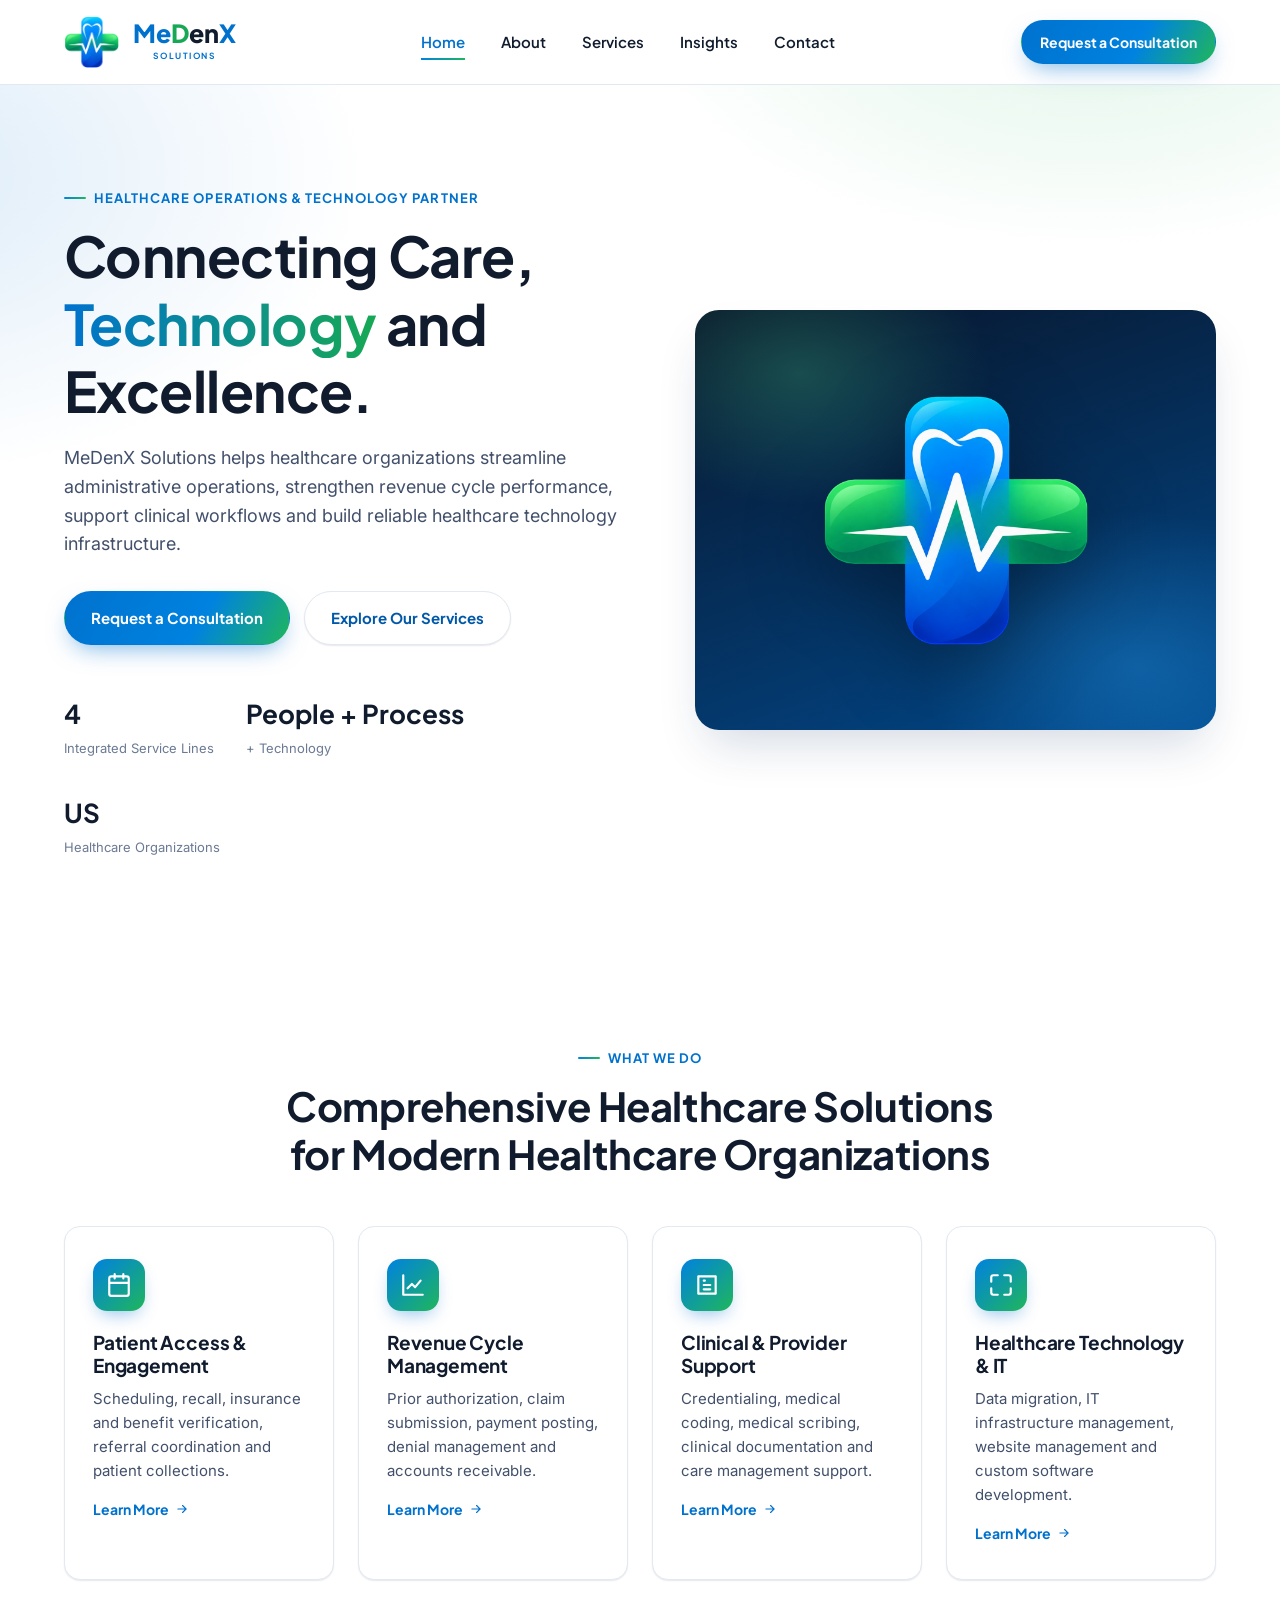
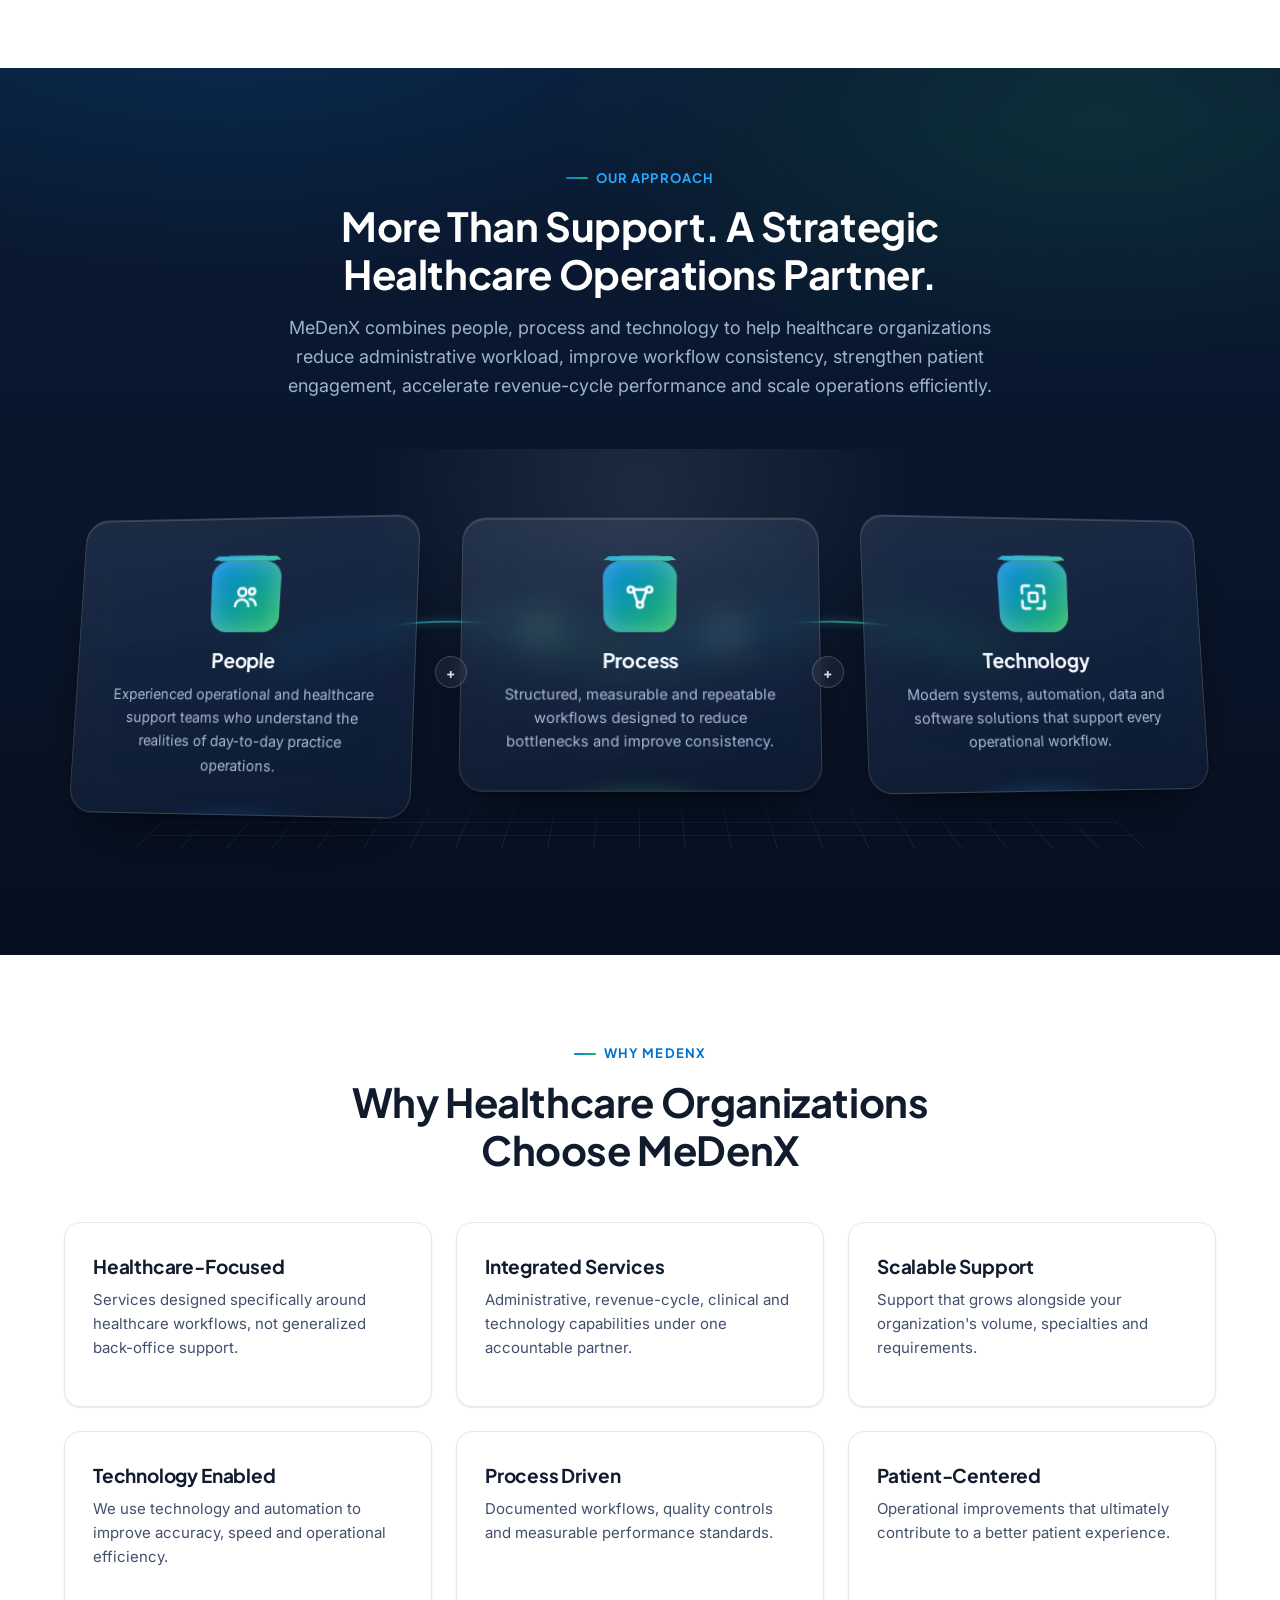
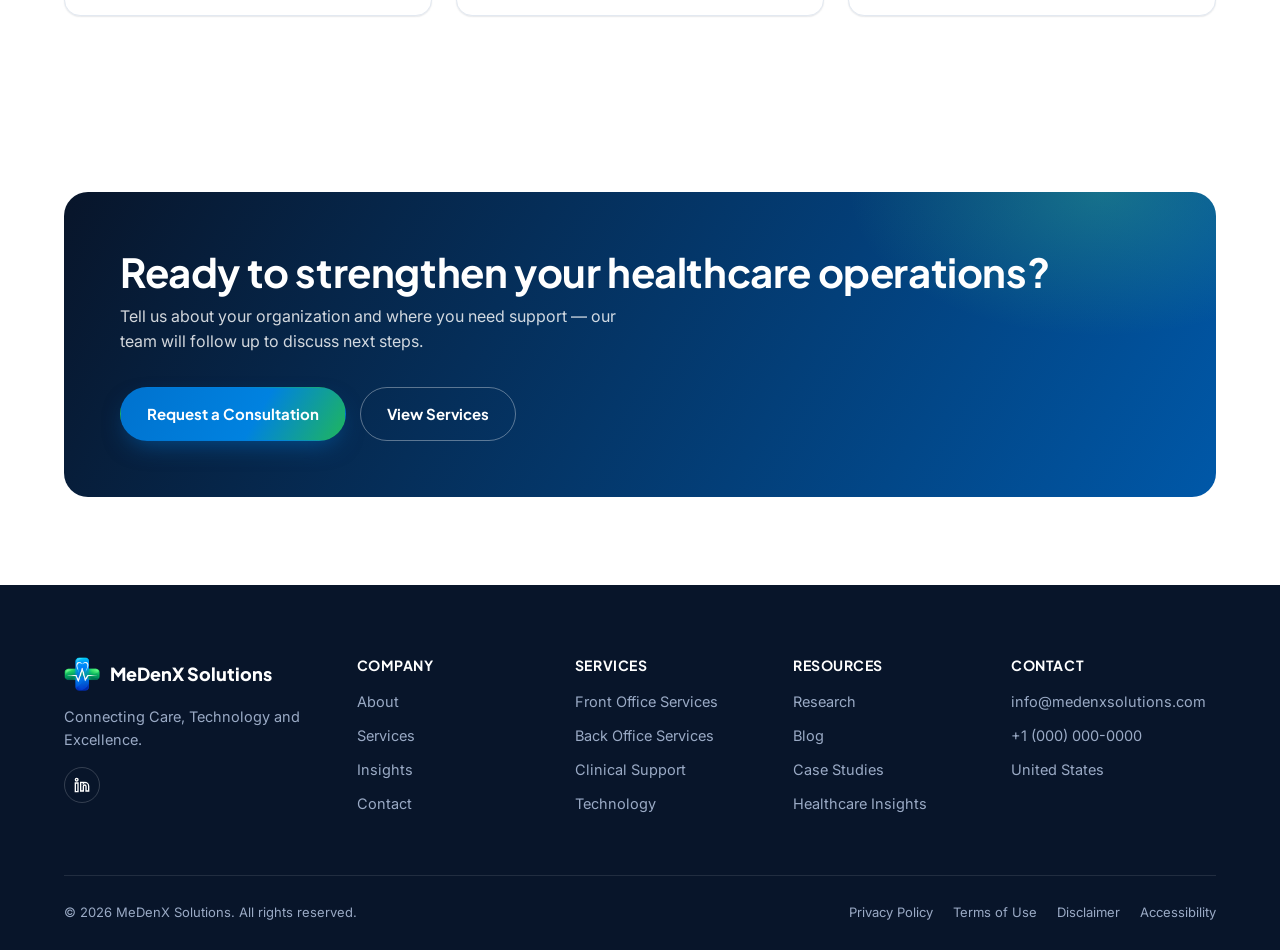
==== commit 7a3ae3ee: "Point canonical/OG/sitemap URLs at GitHub Pages address Publishing free on GitHub Pages: https://gya" ====
--- a/index.html
+++ b/index.html
@@ -5,17 +5,17 @@
 <meta name="viewport" content="width=device-width, initial-scale=1.0">
 <title>MeDenX Solutions | Healthcare Operations, Revenue Cycle &amp; Technology Partner</title>
 <meta name="description" content="MeDenX Solutions helps healthcare organizations streamline administrative operations, strengthen revenue cycle performance, support clinical workflows and build reliable healthcare technology infrastructure.">
-<link rel="canonical" href="https://medenxsolutions.com/">
+<link rel="canonical" href="https://gyaseenhakro.github.io/medenx-solutions-website/">
 <meta property="og:type" content="website">
 <meta property="og:title" content="MeDenX Solutions | Healthcare Operations, Revenue Cycle &amp; Technology Partner">
 <meta property="og:description" content="MeDenX Solutions helps healthcare organizations streamline administrative operations, strengthen revenue cycle performance, support clinical workflows and build reliable healthcare technology infrastructure.">
-<meta property="og:url" content="https://medenxsolutions.com/">
-<meta property="og:image" content="https://medenxsolutions.com/assets/img/medenx-icon-lg.png">
+<meta property="og:url" content="https://gyaseenhakro.github.io/medenx-solutions-website/">
+<meta property="og:image" content="https://gyaseenhakro.github.io/medenx-solutions-website/assets/img/medenx-icon-lg.png">
 <meta property="og:site_name" content="MeDenX Solutions">
 <meta name="twitter:card" content="summary_large_image">
 <meta name="twitter:title" content="MeDenX Solutions | Healthcare Operations, Revenue Cycle &amp; Technology Partner">
 <meta name="twitter:description" content="MeDenX Solutions helps healthcare organizations streamline administrative operations, strengthen revenue cycle performance, support clinical workflows and build reliable healthcare technology infrastructure.">
-<meta name="twitter:image" content="https://medenxsolutions.com/assets/img/medenx-icon-lg.png">
+<meta name="twitter:image" content="https://gyaseenhakro.github.io/medenx-solutions-website/assets/img/medenx-icon-lg.png">
 <link rel="icon" type="image/png" href="assets/img/favicon.png">
 <link rel="stylesheet" href="assets/css/style.css">
 </head>
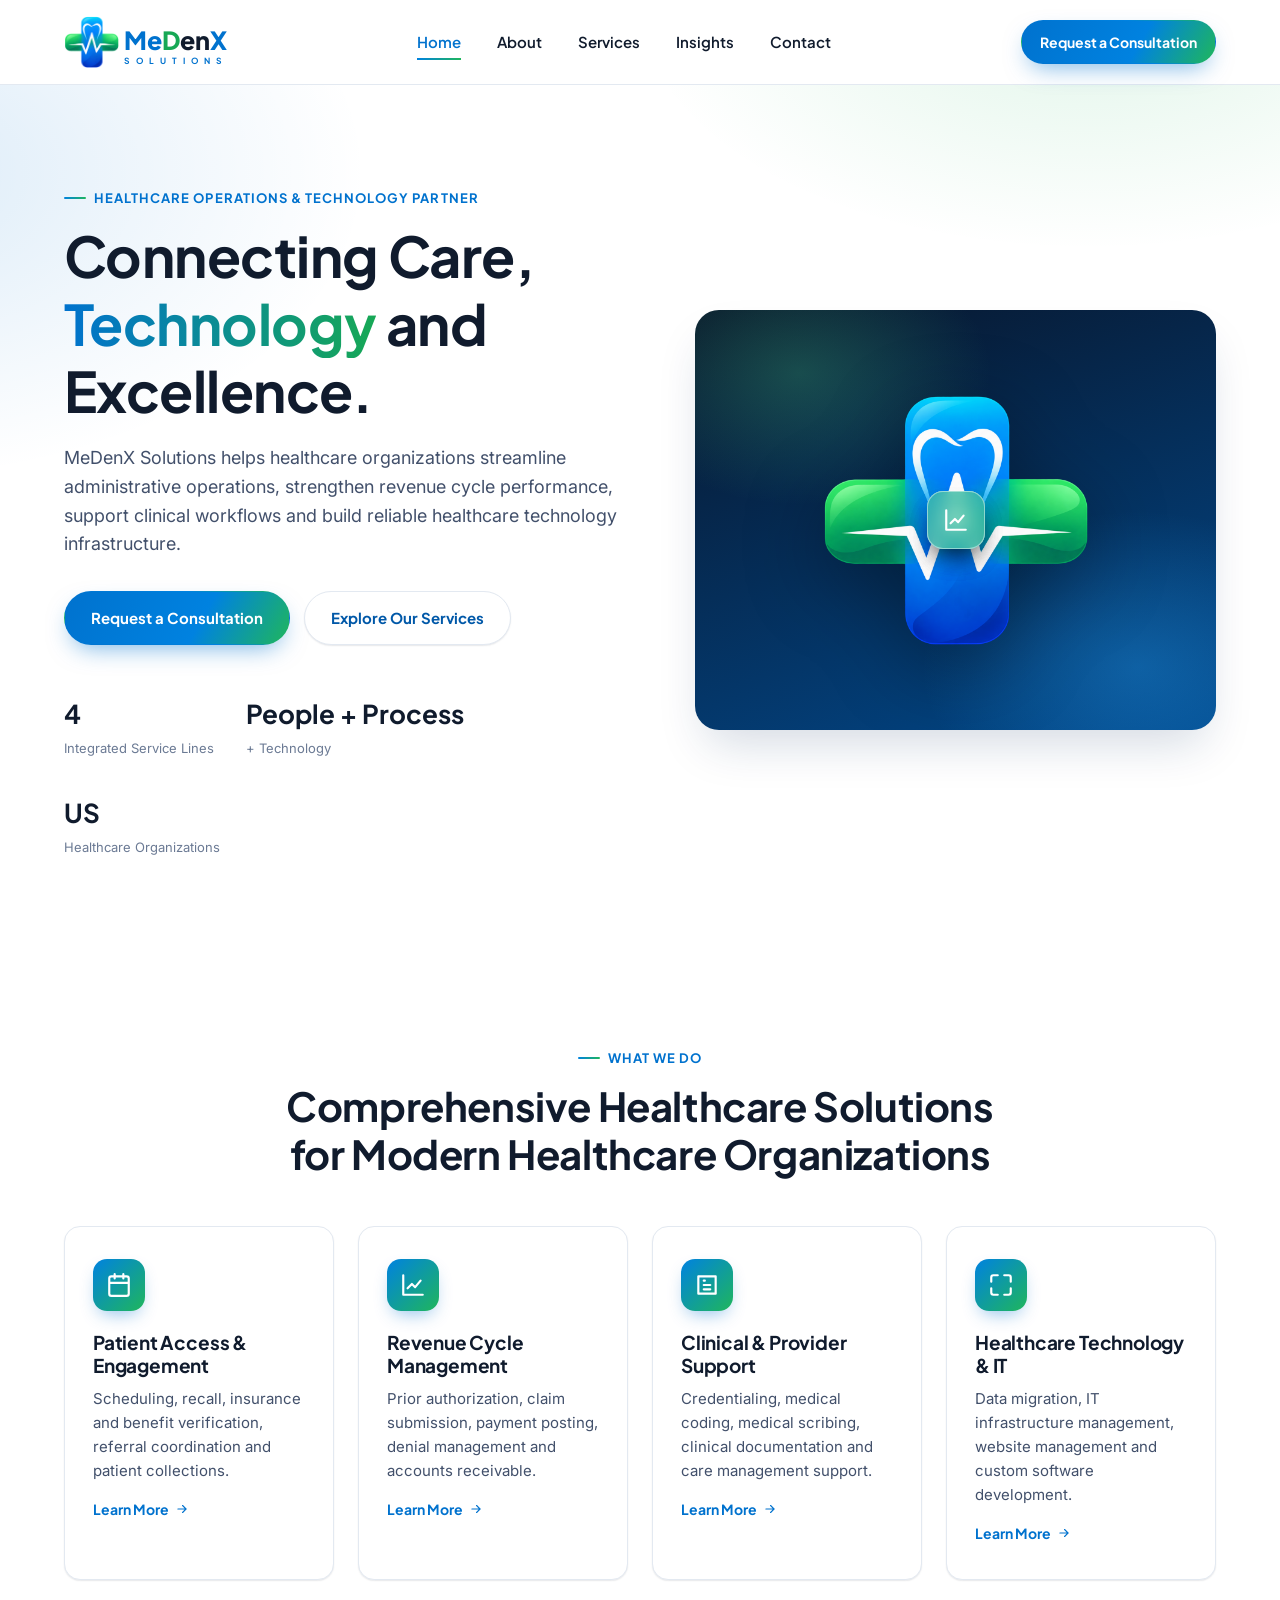
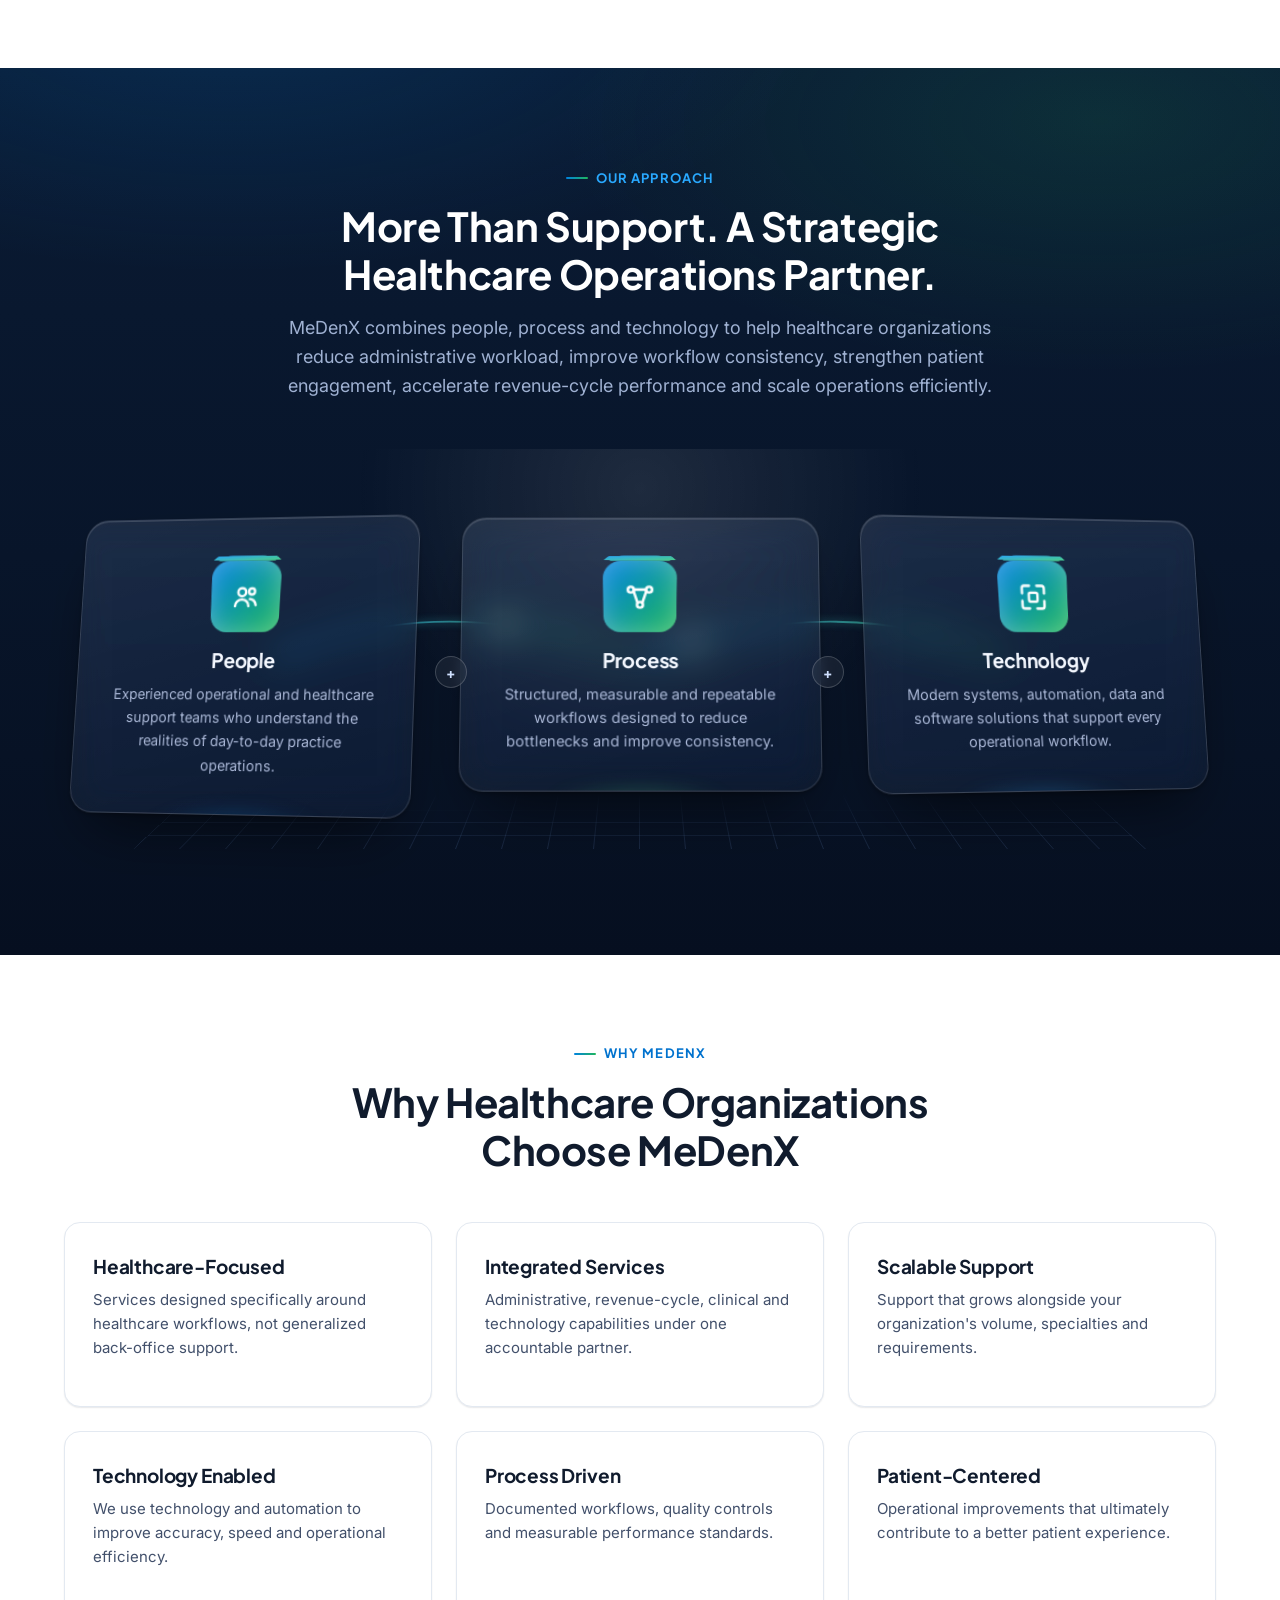
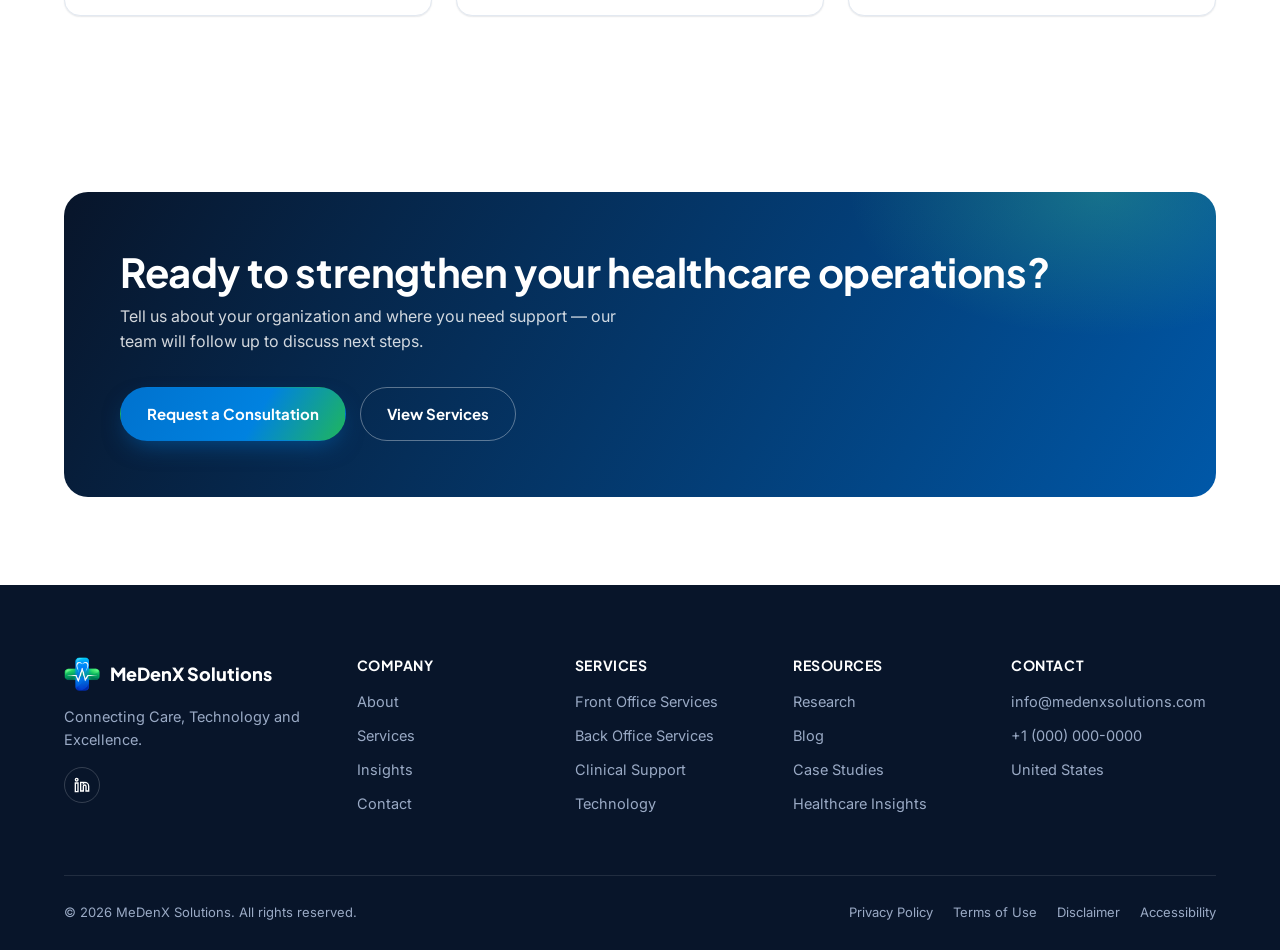
==== commit 122d73fc: "Add 5-step 3D process section to About and floating icons to hero visuals About page: replace the fl" ====
--- a/index.html
+++ b/index.html
@@ -65,6 +65,26 @@
     </div>
     <div class="hero-visual">
       <img src="assets/img/medenx-icon-lg.png" alt="MeDenX healthcare technology icon">
+
+      <div class="float-icon icon-medical" title="Medical &amp; Dental">
+        <svg viewBox="0 0 24 24" fill="none" stroke-width="2" stroke-linecap="round" stroke-linejoin="round">
+          <path d="M12 21c-3-3.2-5-6-5-9a5 5 0 0 1 5-5 5 5 0 0 1 5 5c0 3-2 5.8-5 9Z"/>
+          <path d="M12 4V2M9 3h6"/>
+        </svg>
+      </div>
+
+      <div class="float-icon icon-it" title="IT &amp; Technology">
+        <svg viewBox="0 0 24 24" fill="none" stroke-width="2" stroke-linecap="round" stroke-linejoin="round">
+          <path d="M9 3H5a2 2 0 0 0-2 2v4m18 0V5a2 2 0 0 0-2-2h-4m0 18h4a2 2 0 0 0 2-2v-4M3 15v4a2 2 0 0 0 2 2h4"/>
+          <rect x="8.5" y="8.5" width="7" height="7" rx="1.4"/>
+        </svg>
+      </div>
+
+      <div class="float-icon icon-business" title="Business Operations">
+        <svg viewBox="0 0 24 24" fill="none" stroke-width="2" stroke-linecap="round" stroke-linejoin="round">
+          <path d="M3 3v18h18M7 15l4-4 3 3 5-6"/>
+        </svg>
+      </div>
     </div>
   </div>
 </section>
@@ -163,7 +183,7 @@
               <div class="p3d-cube-wrap">
                 <div class="p3d-cube">
                   <div class="face front"><svg viewBox="0 0 24 24" fill="none" stroke-width="2" stroke-linecap="round" stroke-linejoin="round"><circle cx="9" cy="8" r="3.2"/><path d="M3.5 19c0-3 2.5-5.2 5.5-5.2s5.5 2.2 5.5 5.2"/><circle cx="17" cy="7.5" r="2.4"/><path d="M15.5 13.4c2.6.4 4.5 2.3 4.9 4.9"/></svg></div>
-                  <div class="face back"></div>
+                  <div class="face back"><svg viewBox="0 0 24 24" fill="none" stroke-width="2" stroke-linecap="round" stroke-linejoin="round"><circle cx="9" cy="8" r="3.2"/><path d="M3.5 19c0-3 2.5-5.2 5.5-5.2s5.5 2.2 5.5 5.2"/><circle cx="17" cy="7.5" r="2.4"/><path d="M15.5 13.4c2.6.4 4.5 2.3 4.9 4.9"/></svg></div>
                   <div class="face right"></div>
                   <div class="face left"></div>
                   <div class="face top"></div>
@@ -182,7 +202,7 @@
               <div class="p3d-cube-wrap">
                 <div class="p3d-cube">
                   <div class="face front"><svg viewBox="0 0 24 24" fill="none" stroke-width="2" stroke-linecap="round" stroke-linejoin="round"><circle cx="5" cy="6" r="2.3"/><circle cx="19" cy="6" r="2.3"/><circle cx="12" cy="18" r="2.3"/><path d="M7.1 7.1 10 16M16.9 7.1 14 16M7.3 6h9.4"/></svg></div>
-                  <div class="face back"></div>
+                  <div class="face back"><svg viewBox="0 0 24 24" fill="none" stroke-width="2" stroke-linecap="round" stroke-linejoin="round"><circle cx="5" cy="6" r="2.3"/><circle cx="19" cy="6" r="2.3"/><circle cx="12" cy="18" r="2.3"/><path d="M7.1 7.1 10 16M16.9 7.1 14 16M7.3 6h9.4"/></svg></div>
                   <div class="face right"></div>
                   <div class="face left"></div>
                   <div class="face top"></div>
@@ -201,7 +221,7 @@
               <div class="p3d-cube-wrap">
                 <div class="p3d-cube">
                   <div class="face front"><svg viewBox="0 0 24 24" fill="none" stroke-width="2" stroke-linecap="round" stroke-linejoin="round"><path d="M9 3H5a2 2 0 0 0-2 2v4m18 0V5a2 2 0 0 0-2-2h-4m0 18h4a2 2 0 0 0 2-2v-4M3 15v4a2 2 0 0 0 2 2h4"/><rect x="8.5" y="8.5" width="7" height="7" rx="1.4"/></svg></div>
-                  <div class="face back"></div>
+                  <div class="face back"><svg viewBox="0 0 24 24" fill="none" stroke-width="2" stroke-linecap="round" stroke-linejoin="round"><path d="M9 3H5a2 2 0 0 0-2 2v4m18 0V5a2 2 0 0 0-2-2h-4m0 18h4a2 2 0 0 0 2-2v-4M3 15v4a2 2 0 0 0 2 2h4"/><rect x="8.5" y="8.5" width="7" height="7" rx="1.4"/></svg></div>
                   <div class="face right"></div>
                   <div class="face left"></div>
                   <div class="face top"></div>
--- a/assets/css/style.css
+++ b/assets/css/style.css
@@ -189,8 +189,8 @@
 }
 .brand{
   display:flex;
-  align-items:center;
-  gap:14px;
+  align-items:end;
+  gap: 5px;
 }
 .brand img{ height:52px; width:auto; }
 .brand-text{ display:flex; flex-direction:column; align-items:center; }
@@ -203,10 +203,10 @@
   font-family:var(--font-head);
   font-size:8.5px;
   font-weight:700;
-  letter-spacing:0.18em;
+  letter-spacing:0.7em;
   color:var(--blue-600);
-  margin-top:3px;
-  text-align:center;
+  margin-top:1px;
+  text-align:left;
 }
 
 .nav-links{
@@ -332,6 +332,56 @@
   opacity:0.5;
 }
 
+/* Floating Medical/Dental, IT and Business icons — layered above the hero logo,
+   drifting freely across the whole .hero-visual box (which already has
+   overflow:hidden, so they stay contained). */
+.float-icon{
+  position:absolute; z-index:2;
+  width:58px; height:58px;
+  border-radius:16px;
+  display:flex; align-items:center; justify-content:center;
+  -webkit-backdrop-filter:blur(8px); backdrop-filter:blur(8px);
+  border:1px solid rgba(255,255,255,.35);
+  box-shadow:0 14px 26px -10px rgba(0,0,0,.4);
+}
+.float-icon svg{ width:26px; height:26px; stroke:#fff; }
+.icon-medical{ background:rgba(41,169,255,.28); animation:driftA 9s ease-in-out infinite; }
+.icon-it{ background:rgba(23,168,85,.28); animation:driftB 10.5s ease-in-out infinite; }
+.icon-business{ background:rgba(76,216,136,.28); animation:driftC 8.2s ease-in-out infinite; }
+
+@keyframes driftA{
+  0%   { left:8%;  top:12%; }
+  25%  { left:60%; top:8%;  }
+  55%  { left:48%; top:66%; }
+  80%  { left:14%; top:52%; }
+  100% { left:8%;  top:12%; }
+}
+@keyframes driftB{
+  0%   { left:72%; top:62%; }
+  30%  { left:16%; top:58%; }
+  60%  { left:30%; top:14%; }
+  85%  { left:70%; top:20%; }
+  100% { left:72%; top:62%; }
+}
+@keyframes driftC{
+  0%   { left:38%; top:74%; }
+  35%  { left:78%; top:34%; }
+  65%  { left:56%; top:10%; }
+  90%  { left:16%; top:30%; }
+  100% { left:38%; top:74%; }
+}
+
+@media (prefers-reduced-motion: reduce){
+  .float-icon{ animation:none !important; }
+  .icon-medical{ left:10%; top:14%; }
+  .icon-it{ left:68%; top:60%; }
+  .icon-business{ left:40%; top:76%; }
+}
+@media (max-width:560px){
+  .float-icon{ width:44px; height:44px; }
+  .float-icon svg{ width:20px; height:20px; }
+}
+
 @media (max-width:960px){
   .hero-grid{ grid-template-columns:1fr; }
   .hero-visual{ min-height:300px; }
@@ -594,6 +644,38 @@
   .p3d-cube{ animation:none !important; transform:rotateX(-10deg) rotateY(-24deg) !important; }
   .p3d-links, .p3d-canvas, .p3d-floor, .p3d-spotlight{ display:none; }
   .p3d-plus{ display:none; }
+}
+
+/* ---- 5-step variant (About page "Our Approach" process) ---- */
+.p3d-stage--5{ grid-template-columns:repeat(5,1fr); gap:18px; }
+.p3d-stage--5 .p3d-card-inner{ padding:28px 18px 26px; }
+.p3d-stage--5 .p3d-cube-wrap{ width:52px; height:52px; margin:0 auto 18px; }
+.p3d-stage--5 .p3d-cube .face .num{ font-size:19px; }
+.p3d-stage--5 .p3d-card-inner h3{ font-size:17px; margin-bottom:8px; }
+.p3d-stage--5 .p3d-card-inner p{ font-size:13.5px; }
+.p3d-cube .face .num{ font-family:var(--font-head); font-weight:800; color:#fff; }
+
+.p3d-card[data-step="1"] .p3d-card-inner{ --glow:rgba(0,130,224,.55); }
+.p3d-card[data-step="2"] .p3d-card-inner{ --glow:rgba(41,169,255,.5); }
+.p3d-card[data-step="3"] .p3d-card-inner{ --glow:rgba(31,182,146,.5); }
+.p3d-card[data-step="4"] .p3d-card-inner{ --glow:rgba(76,216,136,.5); }
+.p3d-card[data-step="5"] .p3d-card-inner{ --glow:rgba(23,168,85,.55); }
+.p3d-stage.is-in .p3d-card[data-step="2"]{ transition-delay:.06s; }
+.p3d-stage.is-in .p3d-card[data-step="3"]{ transition-delay:.12s; }
+.p3d-stage.is-in .p3d-card[data-step="4"]{ transition-delay:.18s; }
+.p3d-stage.is-in .p3d-card[data-step="5"]{ transition-delay:.24s; }
+.p3d-card[data-step="1"] .p3d-float{ animation-delay:0s; }
+.p3d-card[data-step="2"] .p3d-float{ animation-delay:-1.28s; }
+.p3d-card[data-step="3"] .p3d-float{ animation-delay:-2.56s; }
+.p3d-card[data-step="4"] .p3d-float{ animation-delay:-3.84s; }
+.p3d-card[data-step="5"] .p3d-float{ animation-delay:-5.12s; }
+
+@media (max-width:1180px) and (min-width:861px){
+  .p3d-stage--5{ grid-template-columns:repeat(3,1fr); }
+  .p3d-stage--5 .p3d-links{ display:none; }
+}
+@media (max-width:860px){
+  .p3d-stage--5{ grid-template-columns:1fr; }
 }
 
 /* -------------------- CTA banner -------------------- */
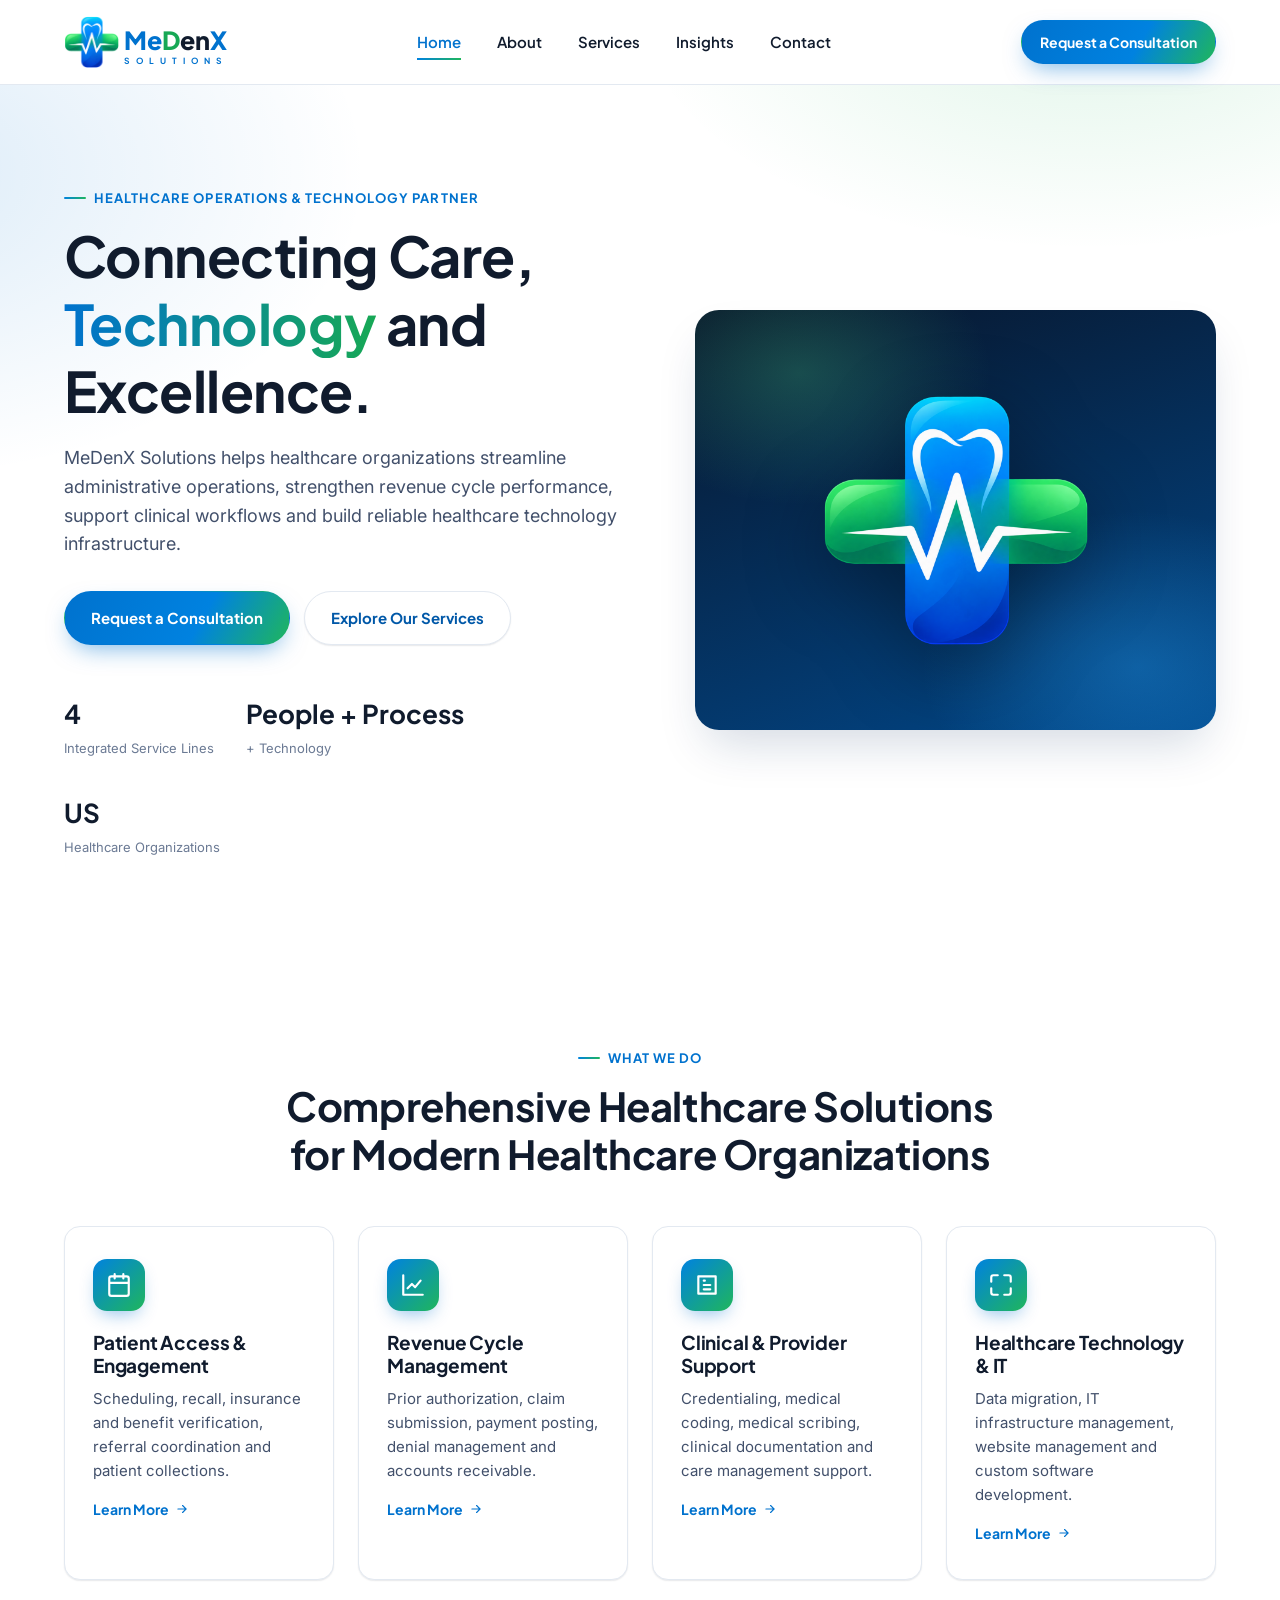
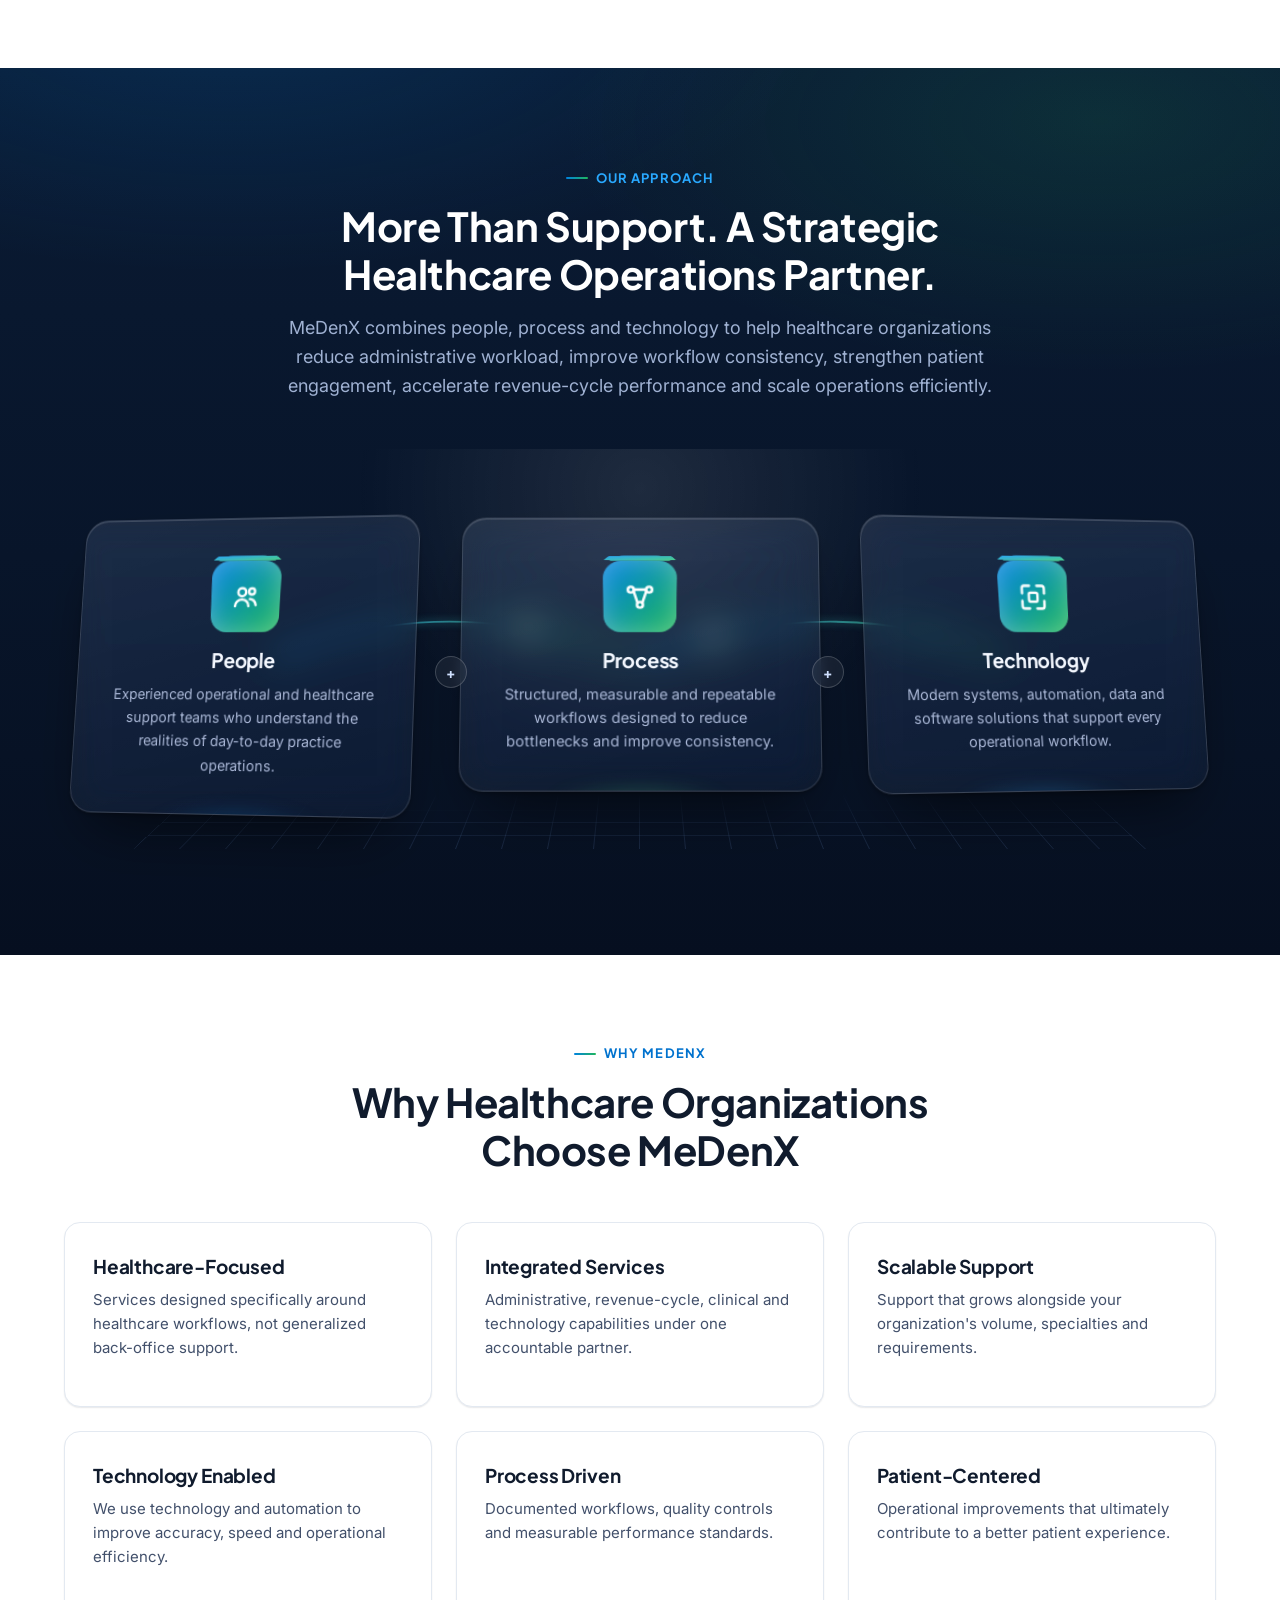
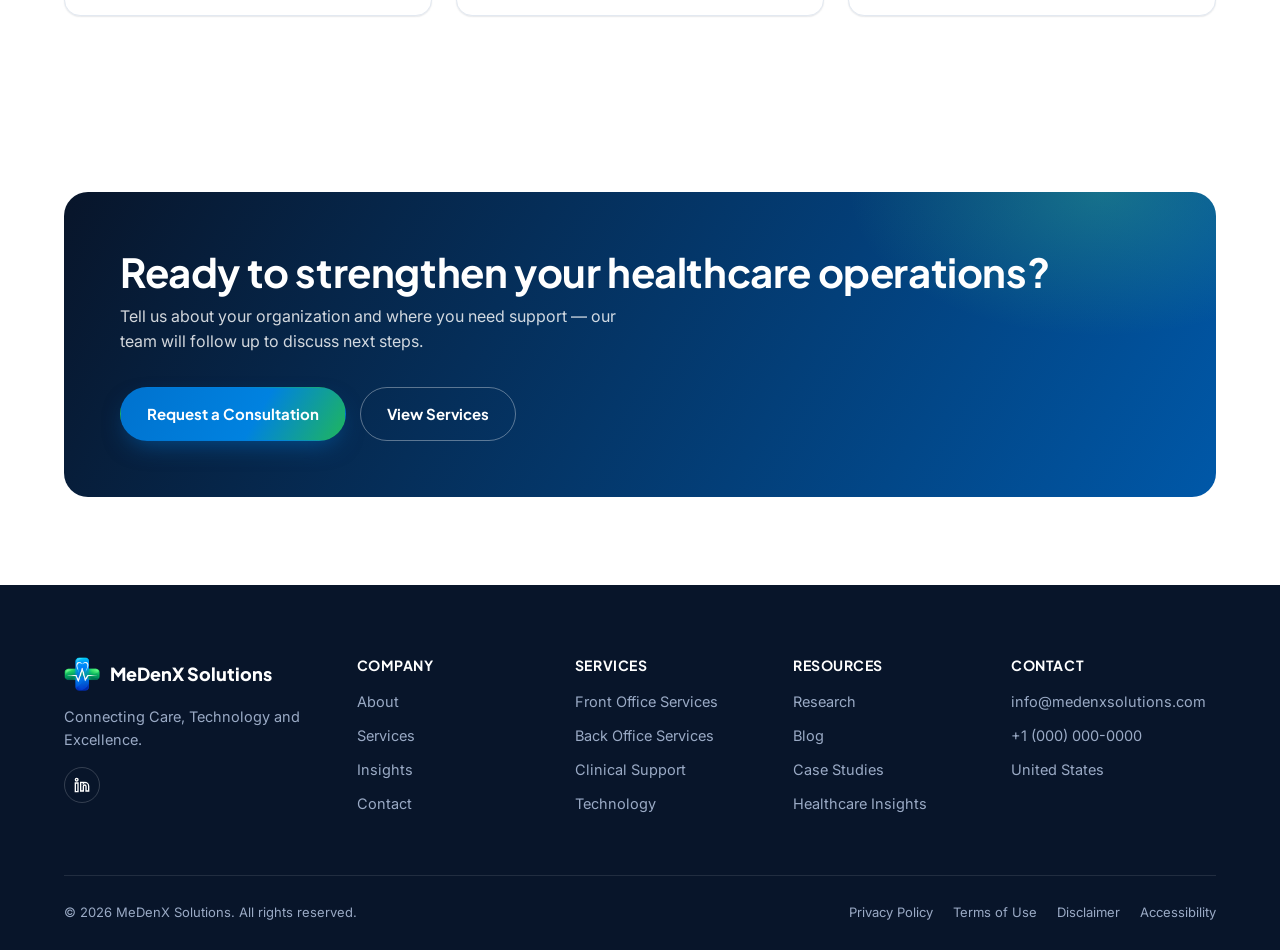
==== commit e88741e9: "Remove floating hero icons from home and about pages Drop the three drifting Medical/Dental, IT and " ====
--- a/index.html
+++ b/index.html
@@ -65,26 +65,6 @@
     </div>
     <div class="hero-visual">
       <img src="assets/img/medenx-icon-lg.png" alt="MeDenX healthcare technology icon">
-
-      <div class="float-icon icon-medical" title="Medical &amp; Dental">
-        <svg viewBox="0 0 24 24" fill="none" stroke-width="2" stroke-linecap="round" stroke-linejoin="round">
-          <path d="M12 21c-3-3.2-5-6-5-9a5 5 0 0 1 5-5 5 5 0 0 1 5 5c0 3-2 5.8-5 9Z"/>
-          <path d="M12 4V2M9 3h6"/>
-        </svg>
-      </div>
-
-      <div class="float-icon icon-it" title="IT &amp; Technology">
-        <svg viewBox="0 0 24 24" fill="none" stroke-width="2" stroke-linecap="round" stroke-linejoin="round">
-          <path d="M9 3H5a2 2 0 0 0-2 2v4m18 0V5a2 2 0 0 0-2-2h-4m0 18h4a2 2 0 0 0 2-2v-4M3 15v4a2 2 0 0 0 2 2h4"/>
-          <rect x="8.5" y="8.5" width="7" height="7" rx="1.4"/>
-        </svg>
-      </div>
-
-      <div class="float-icon icon-business" title="Business Operations">
-        <svg viewBox="0 0 24 24" fill="none" stroke-width="2" stroke-linecap="round" stroke-linejoin="round">
-          <path d="M3 3v18h18M7 15l4-4 3 3 5-6"/>
-        </svg>
-      </div>
     </div>
   </div>
 </section>
--- a/assets/css/style.css
+++ b/assets/css/style.css
@@ -332,56 +332,6 @@
   opacity:0.5;
 }
 
-/* Floating Medical/Dental, IT and Business icons — layered above the hero logo,
-   drifting freely across the whole .hero-visual box (which already has
-   overflow:hidden, so they stay contained). */
-.float-icon{
-  position:absolute; z-index:2;
-  width:58px; height:58px;
-  border-radius:16px;
-  display:flex; align-items:center; justify-content:center;
-  -webkit-backdrop-filter:blur(8px); backdrop-filter:blur(8px);
-  border:1px solid rgba(255,255,255,.35);
-  box-shadow:0 14px 26px -10px rgba(0,0,0,.4);
-}
-.float-icon svg{ width:26px; height:26px; stroke:#fff; }
-.icon-medical{ background:rgba(41,169,255,.28); animation:driftA 9s ease-in-out infinite; }
-.icon-it{ background:rgba(23,168,85,.28); animation:driftB 10.5s ease-in-out infinite; }
-.icon-business{ background:rgba(76,216,136,.28); animation:driftC 8.2s ease-in-out infinite; }
-
-@keyframes driftA{
-  0%   { left:8%;  top:12%; }
-  25%  { left:60%; top:8%;  }
-  55%  { left:48%; top:66%; }
-  80%  { left:14%; top:52%; }
-  100% { left:8%;  top:12%; }
-}
-@keyframes driftB{
-  0%   { left:72%; top:62%; }
-  30%  { left:16%; top:58%; }
-  60%  { left:30%; top:14%; }
-  85%  { left:70%; top:20%; }
-  100% { left:72%; top:62%; }
-}
-@keyframes driftC{
-  0%   { left:38%; top:74%; }
-  35%  { left:78%; top:34%; }
-  65%  { left:56%; top:10%; }
-  90%  { left:16%; top:30%; }
-  100% { left:38%; top:74%; }
-}
-
-@media (prefers-reduced-motion: reduce){
-  .float-icon{ animation:none !important; }
-  .icon-medical{ left:10%; top:14%; }
-  .icon-it{ left:68%; top:60%; }
-  .icon-business{ left:40%; top:76%; }
-}
-@media (max-width:560px){
-  .float-icon{ width:44px; height:44px; }
-  .float-icon svg{ width:20px; height:20px; }
-}
-
 @media (max-width:960px){
   .hero-grid{ grid-template-columns:1fr; }
   .hero-visual{ min-height:300px; }
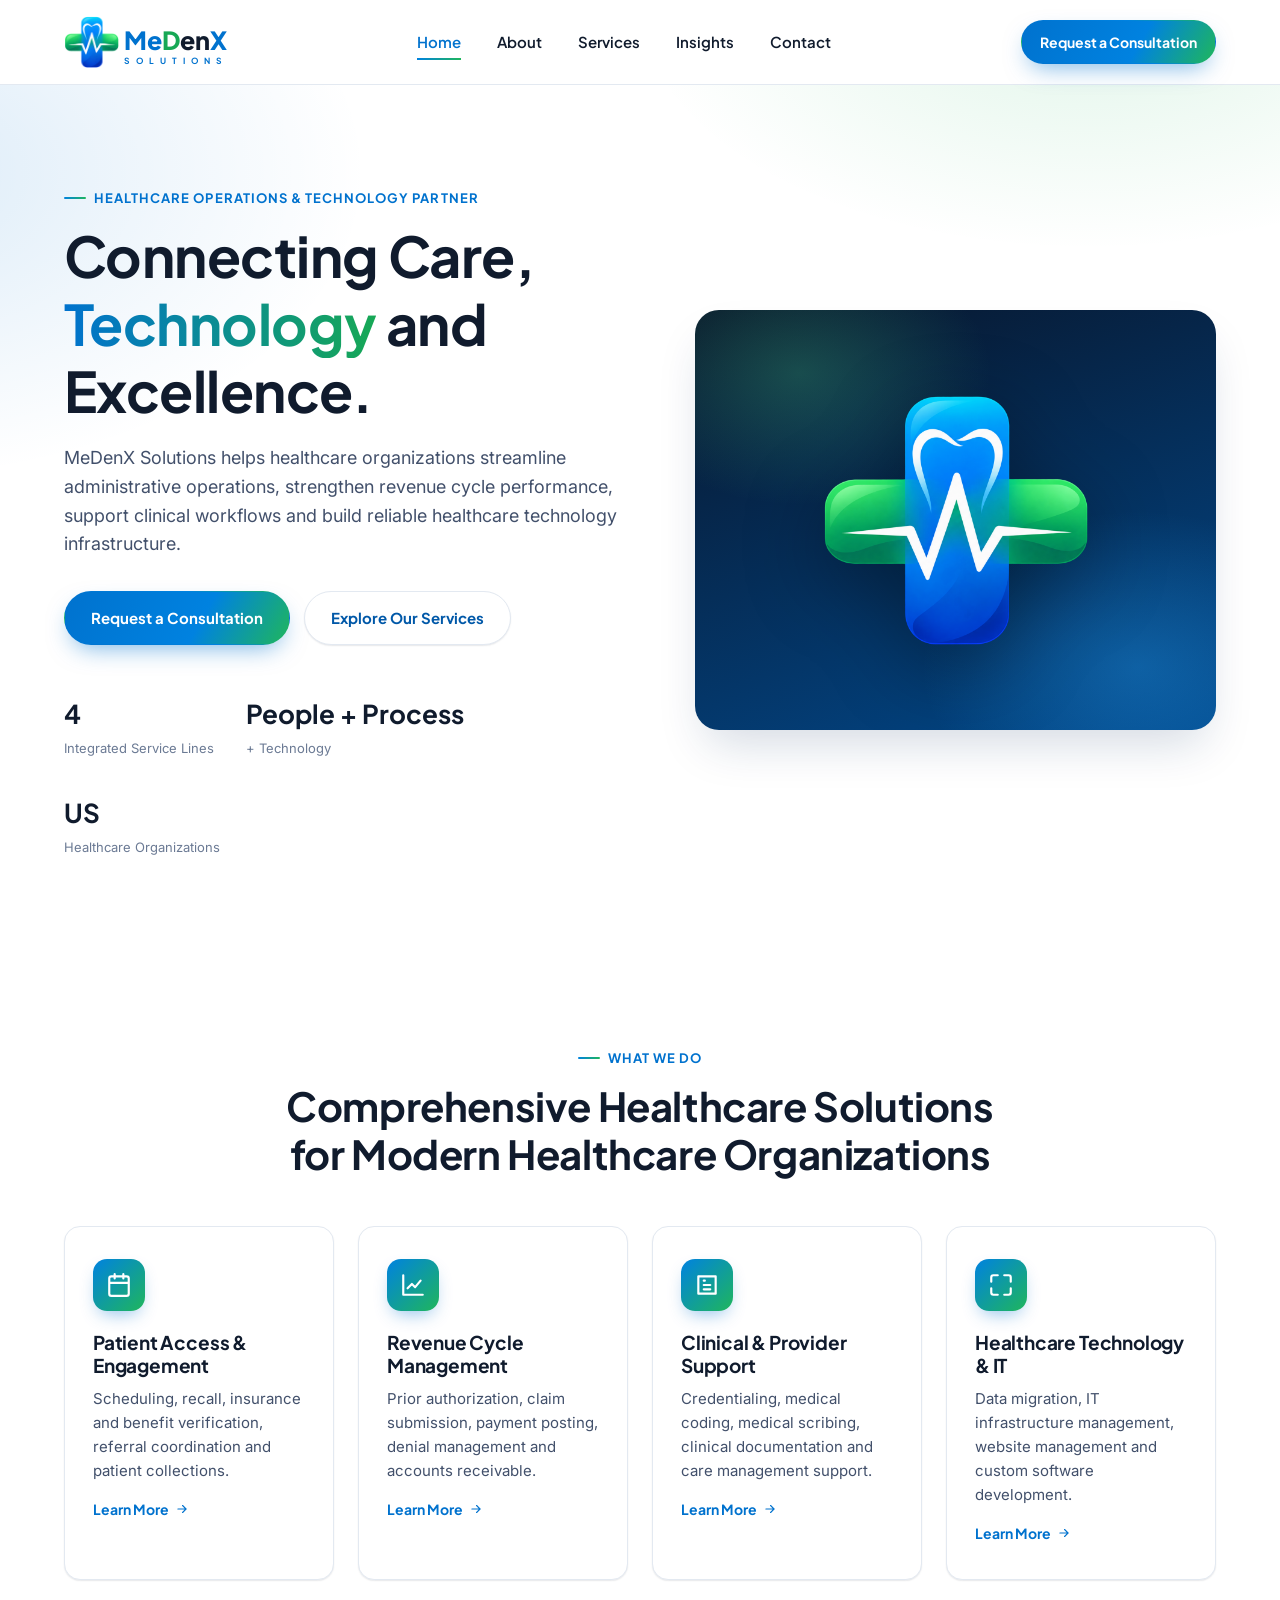
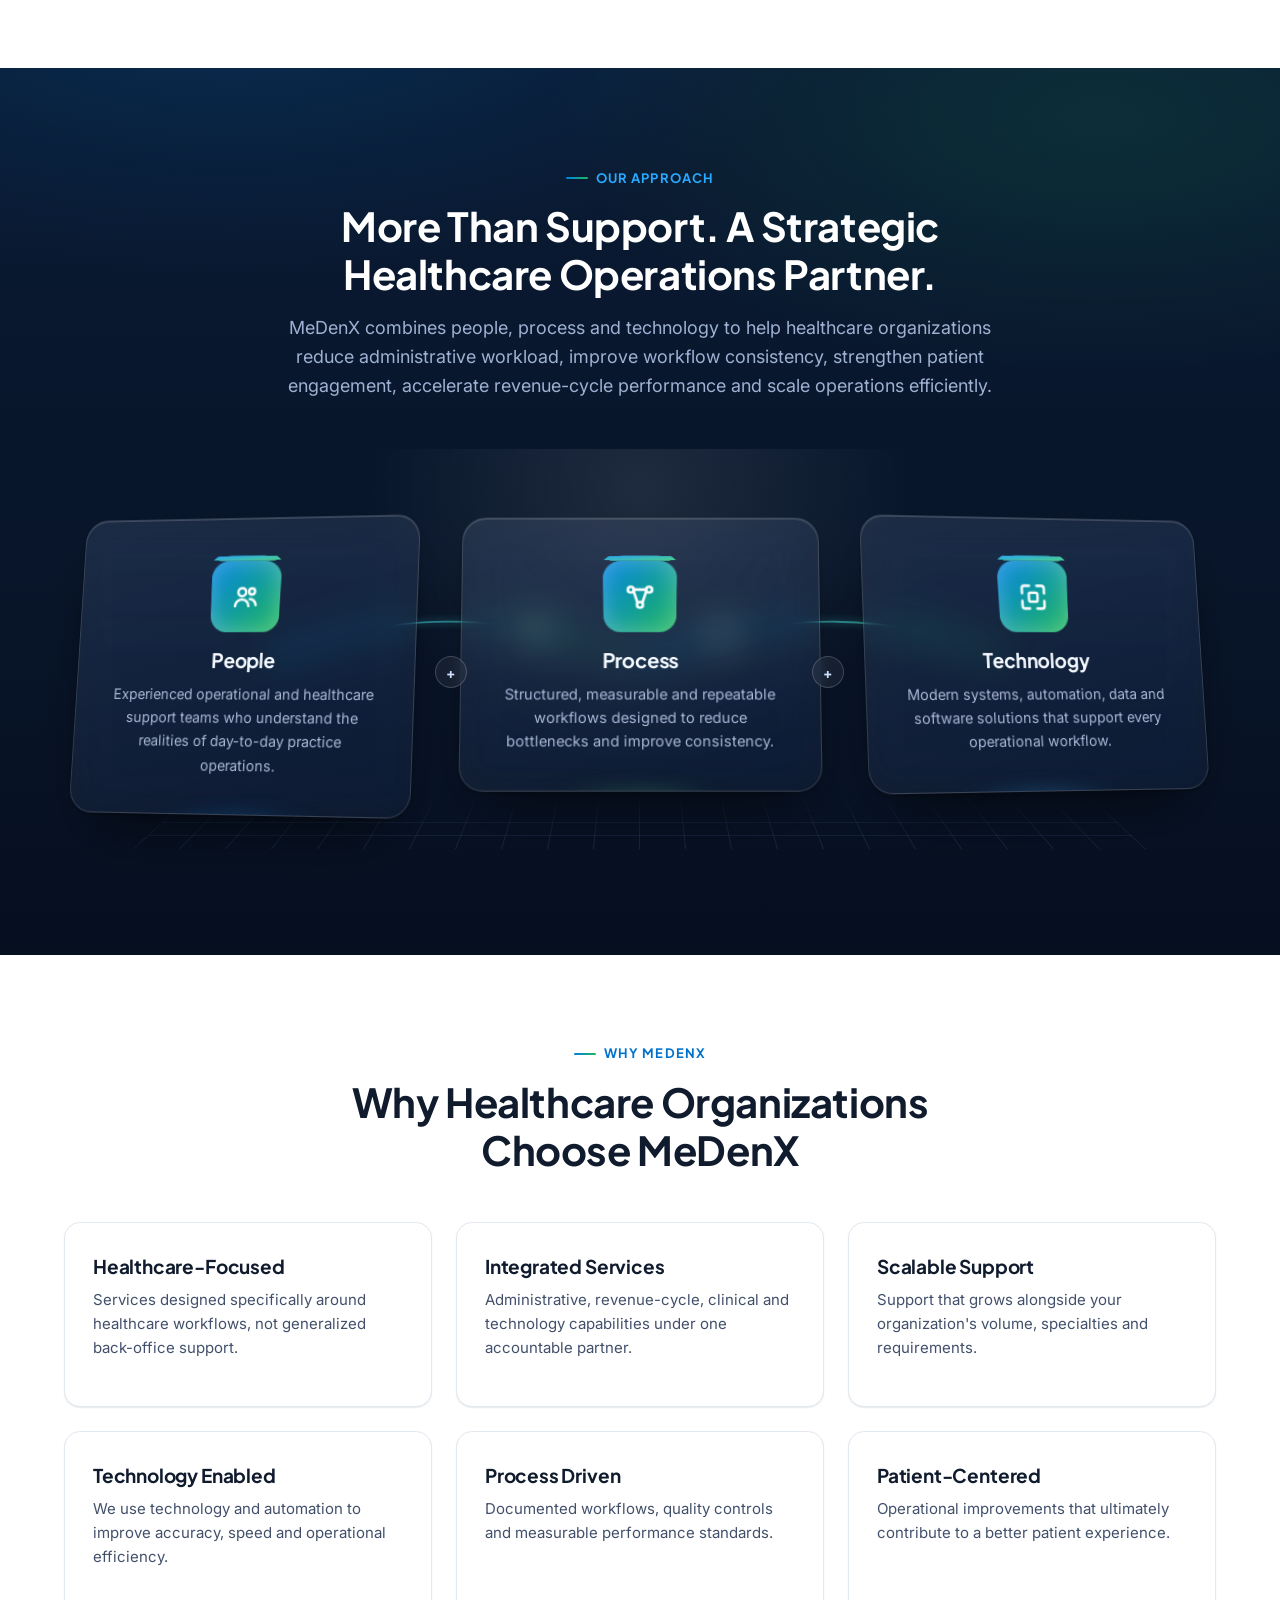
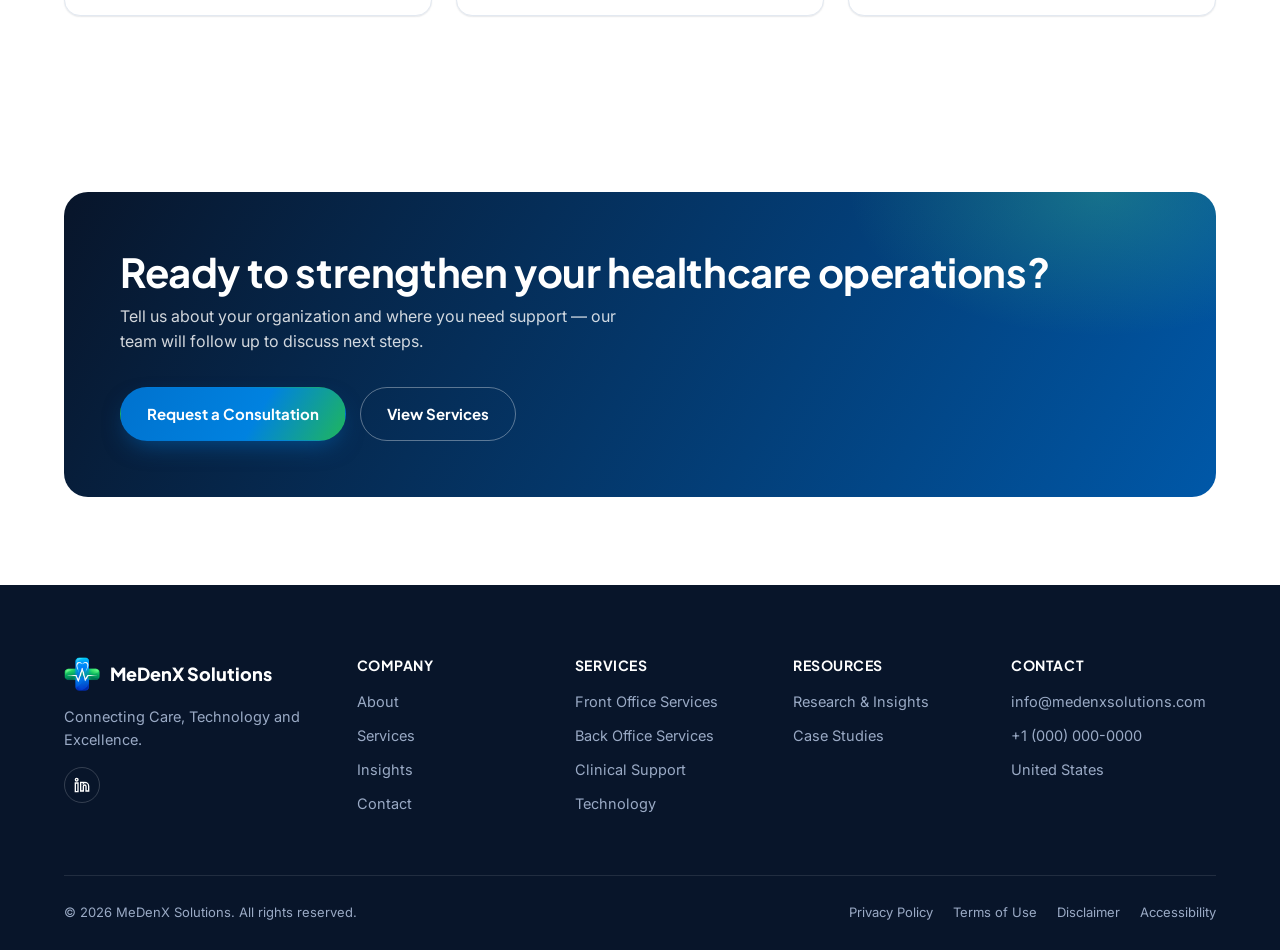
==== commit d062dd17: "Cycle 1: accessibility, SEO, legal-accuracy and trust fixes Accessibility (WCAG): - Add visible :foc" ====
--- a/index.html
+++ b/index.html
@@ -5,23 +5,24 @@
 <meta name="viewport" content="width=device-width, initial-scale=1.0">
 <title>MeDenX Solutions | Healthcare Operations, Revenue Cycle &amp; Technology Partner</title>
 <meta name="description" content="MeDenX Solutions helps healthcare organizations streamline administrative operations, strengthen revenue cycle performance, support clinical workflows and build reliable healthcare technology infrastructure.">
-<link rel="canonical" href="https://gyaseenhakro.github.io/medenx-solutions-website/">
+<link rel="canonical" href="https://medenxsolutions.com/">
 <meta property="og:type" content="website">
 <meta property="og:title" content="MeDenX Solutions | Healthcare Operations, Revenue Cycle &amp; Technology Partner">
 <meta property="og:description" content="MeDenX Solutions helps healthcare organizations streamline administrative operations, strengthen revenue cycle performance, support clinical workflows and build reliable healthcare technology infrastructure.">
-<meta property="og:url" content="https://gyaseenhakro.github.io/medenx-solutions-website/">
-<meta property="og:image" content="https://gyaseenhakro.github.io/medenx-solutions-website/assets/img/medenx-icon-lg.png">
+<meta property="og:url" content="https://medenxsolutions.com/">
+<meta property="og:image" content="https://medenxsolutions.com/assets/img/medenx-icon-lg.png">
 <meta property="og:site_name" content="MeDenX Solutions">
 <meta name="twitter:card" content="summary_large_image">
 <meta name="twitter:title" content="MeDenX Solutions | Healthcare Operations, Revenue Cycle &amp; Technology Partner">
 <meta name="twitter:description" content="MeDenX Solutions helps healthcare organizations streamline administrative operations, strengthen revenue cycle performance, support clinical workflows and build reliable healthcare technology infrastructure.">
-<meta name="twitter:image" content="https://gyaseenhakro.github.io/medenx-solutions-website/assets/img/medenx-icon-lg.png">
+<meta name="twitter:image" content="https://medenxsolutions.com/assets/img/medenx-icon-lg.png">
 <link rel="icon" type="image/png" href="assets/img/favicon.png">
 <link rel="stylesheet" href="assets/css/style.css">
 </head>
 <body>
 
 <!-- BUILD:HEADER -->
+<a href="#main-content" class="skip-link">Skip to main content</a>
 <header class="site-header">
   <div class="container nav-wrap">
     <a href="index.html" class="brand">
@@ -31,7 +32,7 @@
         <span class="brand-sub">SOLUTIONS</span>
       </span>
     </a>
-    <nav class="nav-links">
+    <nav class="nav-links" id="primary-nav" aria-label="Primary">
       <a href="index.html" class="active">Home</a>
       <a href="about.html">About</a>
       <a href="services.html">Services</a>
@@ -40,11 +41,13 @@
     </nav>
     <div class="nav-actions">
       <a href="contact.html" class="btn btn-primary btn-sm">Request a Consultation</a>
-      <button class="nav-toggle" aria-label="Toggle navigation"><span></span></button>
+      <button class="nav-toggle" type="button" aria-label="Toggle navigation" aria-controls="primary-nav" aria-expanded="false"><span></span></button>
     </div>
   </div>
 </header>
 <!-- /BUILD:HEADER -->
+
+<main id="main-content">
 
 <!-- HERO -->
 <section class="hero">
@@ -270,6 +273,8 @@
   </div>
 </section>
 
+</main>
+
 <!-- BUILD:FOOTER -->
 <footer class="site-footer">
   <div class="container">
@@ -305,10 +310,8 @@
       <div class="footer-col">
         <h4>Resources</h4>
         <ul>
-          <li><a href="insights.html">Research</a></li>
-          <li><a href="insights.html">Blog</a></li>
+          <li><a href="insights.html">Research &amp; Insights</a></li>
           <li><a href="case-studies.html">Case Studies</a></li>
-          <li><a href="insights.html">Healthcare Insights</a></li>
         </ul>
       </div>
       <div class="footer-col">
@@ -321,7 +324,7 @@
       </div>
     </div>
     <div class="footer-bottom">
-      <span>&copy; 2026 MeDenX Solutions. All rights reserved.</span>
+      <span>&copy; <span id="copyright-year">2026</span> MeDenX Solutions. All rights reserved.</span>
       <div class="footer-legal">
         <a href="privacy.html">Privacy Policy</a>
         <a href="terms.html">Terms of Use</a>
--- a/assets/css/style.css
+++ b/assets/css/style.css
@@ -65,6 +65,49 @@
 .hero-grid > *, .grid-2 > *, .grid-3 > *, .grid-4 > *,
 .footer-top > *, .pillars > *, .form-grid > *, .case-steps > *,
 .process > *, .nav-wrap > * { min-width:0; }
+
+/* -------------------- Focus visibility (WCAG 2.4.7 AA) --------------------
+   Keyboard users must be able to see where they are. Mouse clicks keep a
+   clean look via :focus-visible; keyboard/AT focus always shows a ring. */
+:focus-visible{
+  outline:3px solid var(--blue-500);
+  outline-offset:3px;
+  border-radius:4px;
+}
+.site-footer :focus-visible,
+.cta-banner :focus-visible,
+.section-navy :focus-visible{
+  outline-color:#7CC4FF;
+}
+
+/* Visually hidden but available to screen readers */
+.sr-only{
+  position:absolute;
+  width:1px; height:1px;
+  padding:0; margin:-1px;
+  overflow:hidden;
+  clip:rect(0,0,0,0);
+  white-space:nowrap;
+  border:0;
+}
+
+/* Skip link — WCAG 2.4.1 Bypass Blocks (Level A) */
+.skip-link{
+  position:absolute;
+  left:-9999px;
+  top:0;
+  z-index:1000;
+  padding:12px 20px;
+  background:var(--blue-600);
+  color:#fff;
+  font-family:var(--font-head);
+  font-weight:700;
+  font-size:14px;
+  border-radius:0 0 var(--radius-sm) 0;
+}
+.skip-link:focus{
+  left:0;
+}
 img{ max-width:100%; display:block; }
 a{ color:inherit; text-decoration:none; }
 ul{ margin:0; padding:0; list-style:none; }
@@ -733,14 +776,38 @@
 .article-body h3{ font-size:18px; margin-bottom:10px; }
 .article-body p{ font-size:14.5px; margin-bottom:16px; }
 
-.category-strip{ display:flex; gap:12px; flex-wrap:wrap; margin-bottom:44px; }
+/* Articles still being written: shown so the research roadmap is visible, but
+   deliberately NOT links — nothing here pretends to be readable yet. */
+.article-card.is-pending{
+  opacity:.72;
+  background:var(--bg-soft);
+}
+.article-card.is-pending:hover{ transform:none; box-shadow:none; }
+.article-card.is-pending .article-media{ filter:grayscale(.35); }
+.card-status{
+  display:inline-flex; align-items:center; gap:6px;
+  font-family:var(--font-head); font-weight:700; font-size:13px;
+  color:var(--muted);
+}
+.card-status::before{
+  content:""; width:7px; height:7px; border-radius:50%;
+  background:var(--muted);
+}
+.article-card[hidden]{ display:none; }
+
+.category-strip{ display:flex; gap:12px; flex-wrap:wrap; margin-bottom:24px; }
 .category-chip{
   font-family:var(--font-head); font-weight:700; font-size:13.5px;
   padding:10px 18px; border-radius:999px;
   border:1px solid var(--border);
   color:var(--ink);
-}
+  background:#fff;
+  cursor:pointer;
+  transition:background .18s ease, color .18s ease, border-color .18s ease;
+}
+.category-chip:hover{ border-color:var(--blue-400); color:var(--blue-700); }
 .category-chip.active{ background:var(--ink); color:#fff; border-color:var(--ink); }
+.category-chip.active:hover{ color:#fff; }
 
 /* -------------------- Article template -------------------- */
 .article-header{ max-width:760px; margin:0 auto 40px; text-align:center; }
@@ -792,6 +859,16 @@
   color:var(--green-700); background:var(--green-100);
   padding:6px 12px; border-radius:999px; margin-bottom:16px;
 }
+/* Keeps the "illustrative, not a named client engagement" qualifier attached to
+   each card rather than only in the page intro. */
+.case-illustrative{
+  display:inline-block;
+  font-family:var(--font-head); font-weight:700; font-size:12px;
+  letter-spacing:.05em; text-transform:uppercase;
+  color:var(--muted); background:var(--bg-soft);
+  border:1px solid var(--border);
+  padding:5px 12px; border-radius:999px; margin:0 0 16px 8px;
+}
 .case-steps{ display:grid; grid-template-columns:repeat(4,1fr); gap:16px; margin-top:22px; }
 @media (max-width:760px){ .case-steps{ grid-template-columns:1fr 1fr; } }
 .case-steps div{ border-top:3px solid var(--blue-500); padding-top:10px; }
@@ -821,6 +898,24 @@
 }
 .field textarea{ resize:vertical; min-height:120px; }
 .field-error{ font-size:12.5px; color:#C0392B; min-height:15px; display:block; }
+
+/* Required-field marking + pre-submit privacy notice */
+.req{ color:#C0392B; font-weight:700; }
+.form-legend{
+  font-size:13px; color:var(--muted); margin:0 0 18px;
+}
+.form-notice{
+  margin-top:22px;
+  padding:16px 18px;
+  background:var(--bg-soft);
+  border:1px solid var(--border);
+  border-radius:var(--radius-sm);
+}
+.form-notice p{
+  font-size:13px; line-height:1.55; color:var(--body); margin:0;
+}
+.form-notice p + p{ margin-top:8px; }
+.form-notice a{ color:var(--blue-700); font-weight:600; text-decoration:underline; }
 .phone-field{ display:flex; gap:10px; }
 .phone-field select{ flex:0 0 110px; min-width:0; }
 .phone-field input{ flex:1 1 auto; min-width:0; }
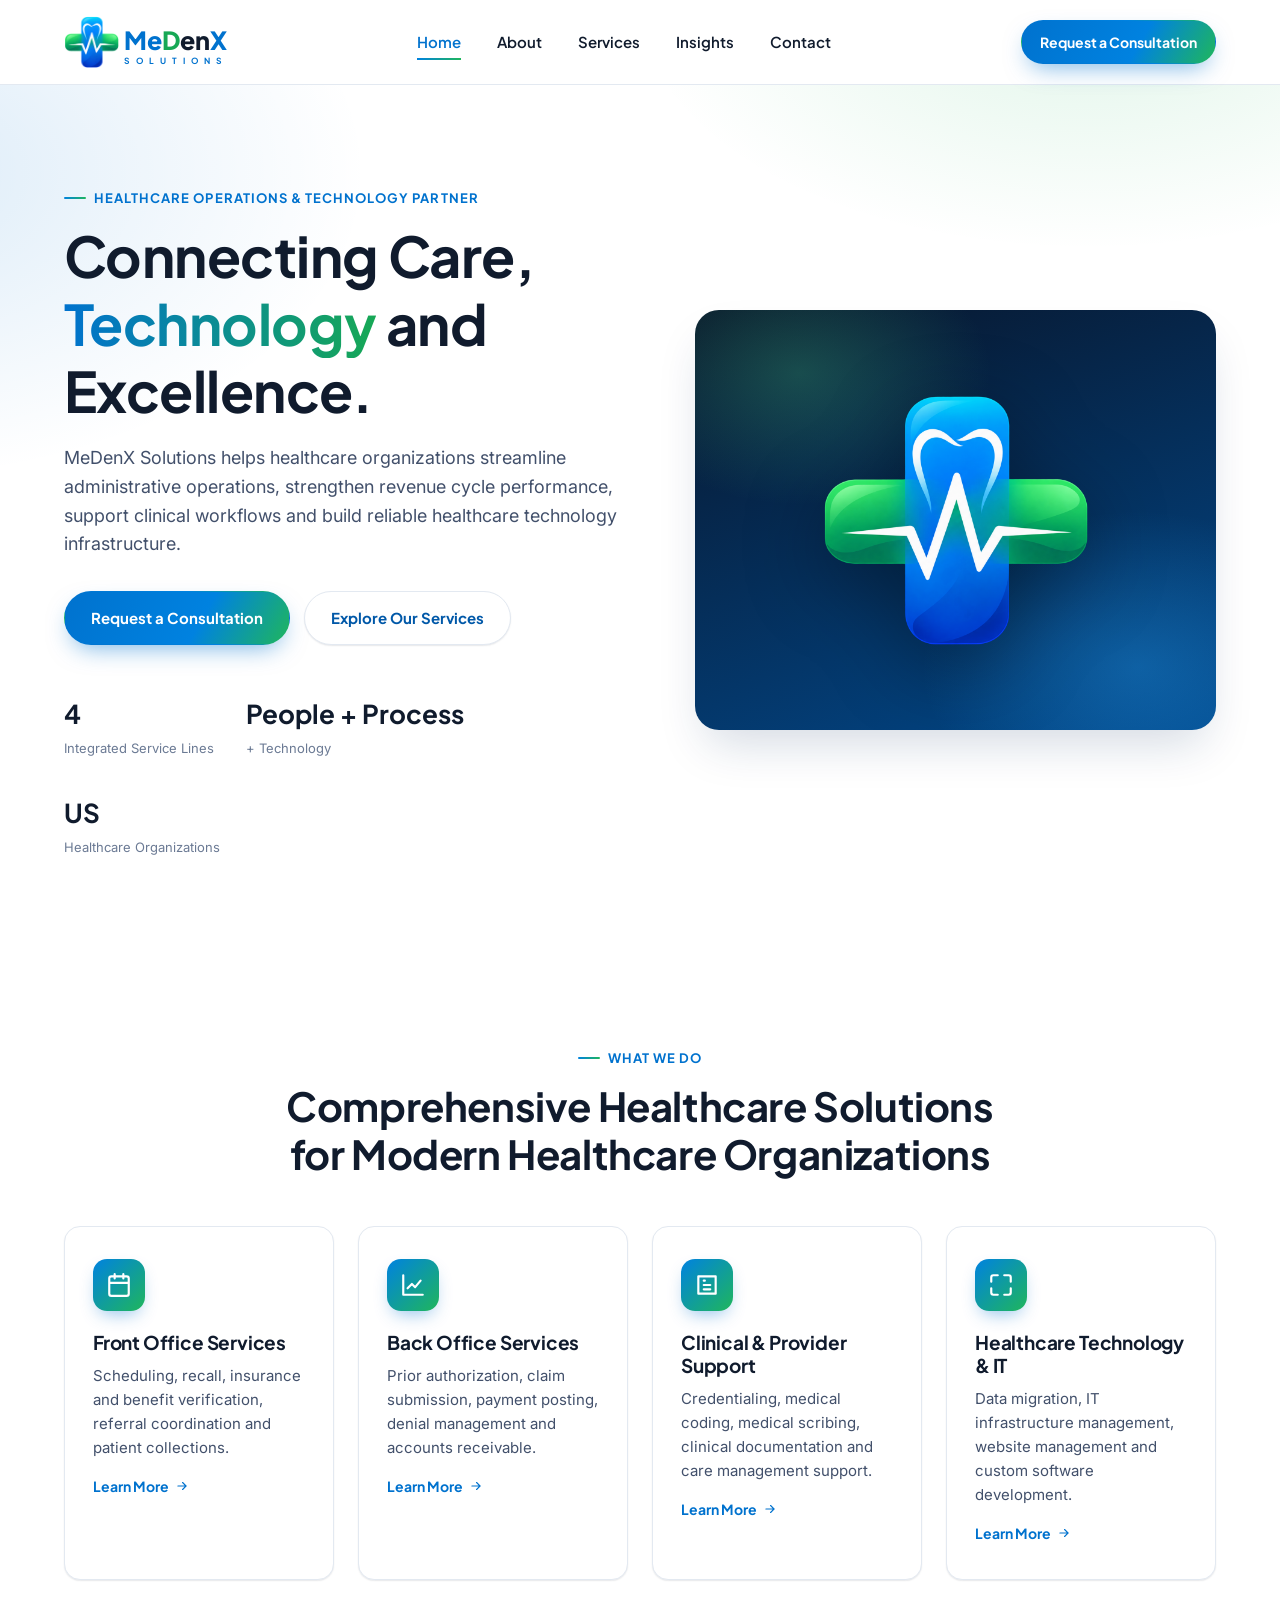
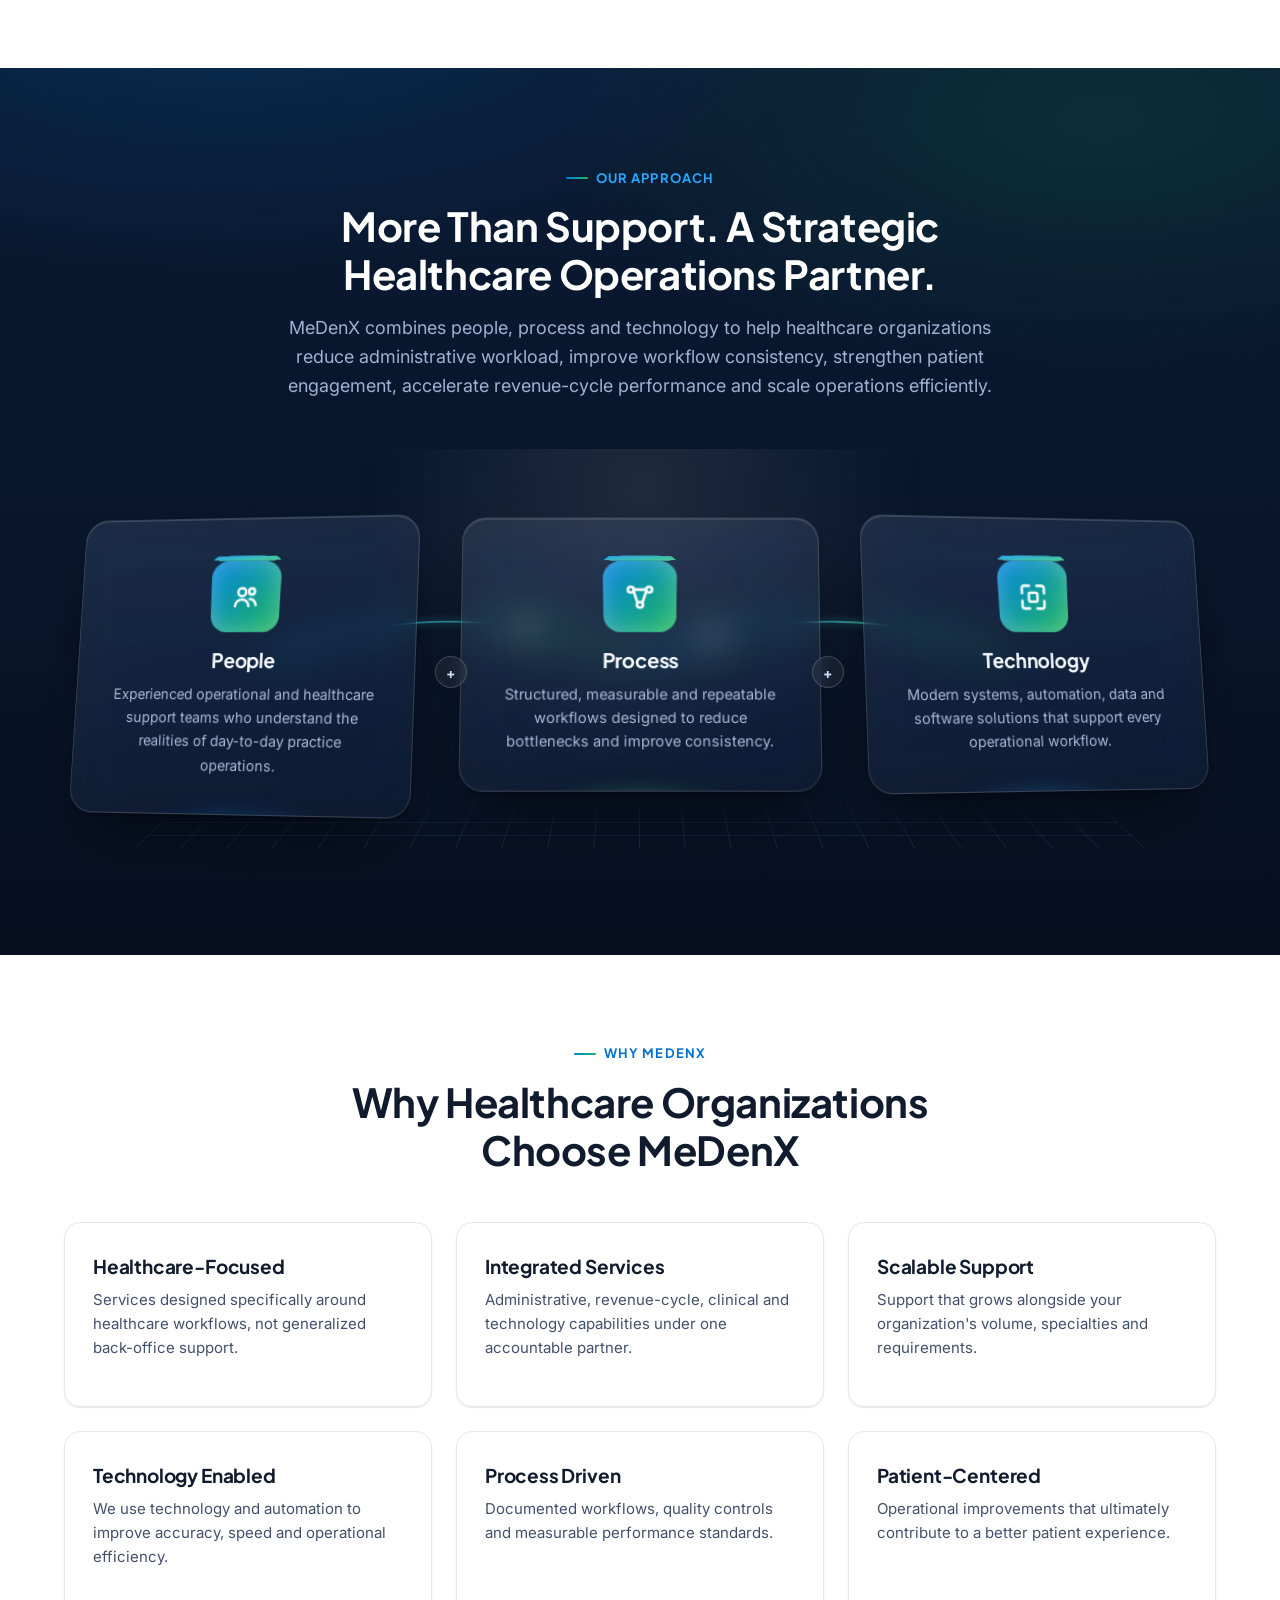
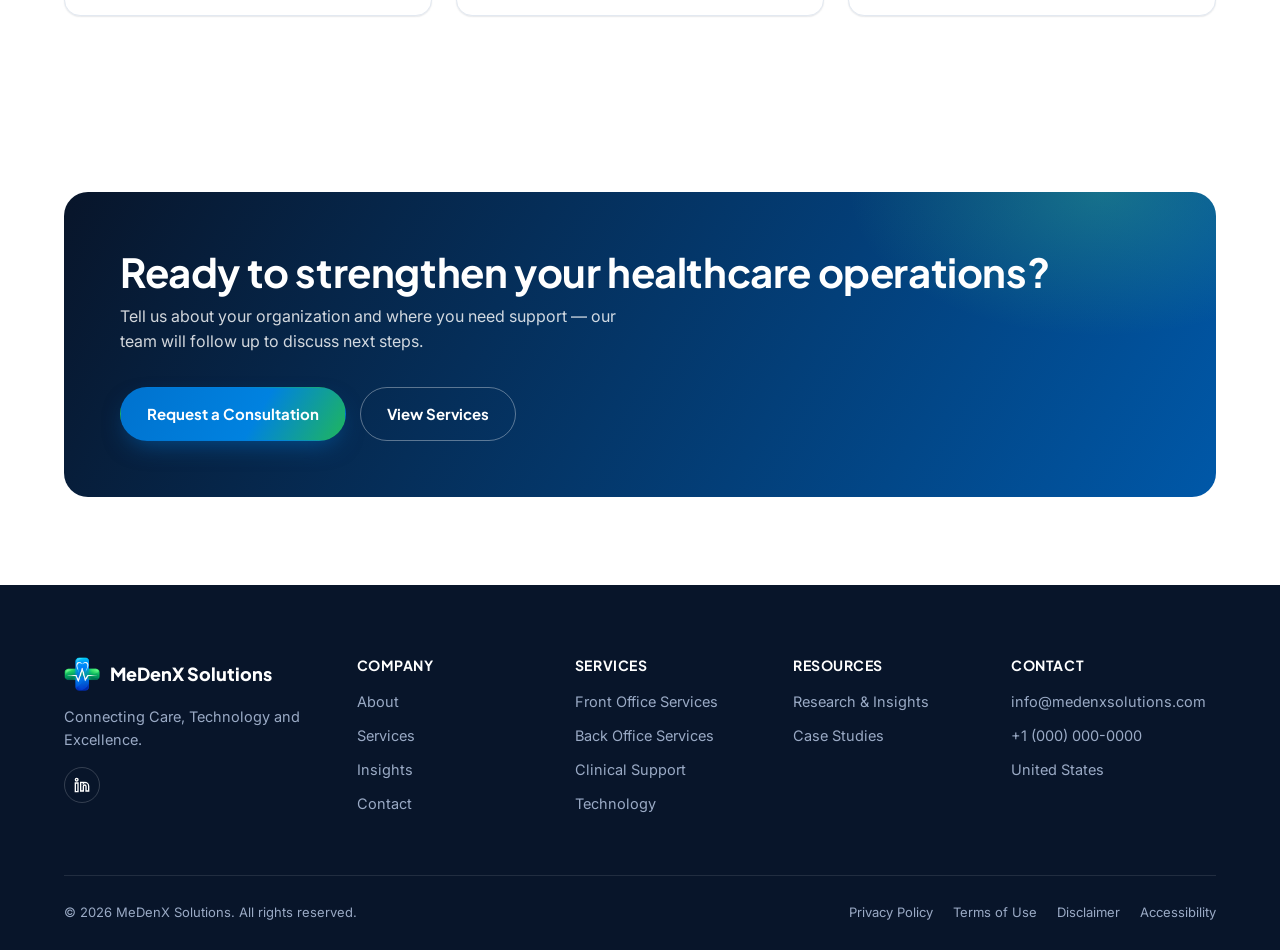
==== commit ecd0bf53: "H-02: standardise service naming on Front Office / Back Office The site used two different names for" ====
--- a/index.html
+++ b/index.html
@@ -82,7 +82,7 @@
     <div class="grid-4">
       <div class="card">
         <div class="icon-tile"><svg viewBox="0 0 24 24" fill="none" stroke-width="2" stroke-linecap="round" stroke-linejoin="round"><path d="M8 2v4M16 2v4M3 10h18M5 4h14a2 2 0 0 1 2 2v14a2 2 0 0 1-2 2H5a2 2 0 0 1-2-2V6a2 2 0 0 1 2-2Z"/></svg></div>
-        <h3>Patient Access &amp; Engagement</h3>
+        <h3>Front Office Services</h3>
         <p>Scheduling, recall, insurance and benefit verification, referral coordination and patient collections.</p>
         <a href="services.html#patient-access" class="card-link">Learn More
           <svg viewBox="0 0 24 24" fill="none" stroke="currentColor" stroke-width="2" stroke-linecap="round"><path d="M5 12h14M13 6l6 6-6 6"/></svg>
@@ -90,7 +90,7 @@
       </div>
       <div class="card">
         <div class="icon-tile"><svg viewBox="0 0 24 24" fill="none" stroke-width="2" stroke-linecap="round" stroke-linejoin="round"><path d="M3 3v18h18M7 15l4-4 3 3 5-6"/></svg></div>
-        <h3>Revenue Cycle Management</h3>
+        <h3>Back Office Services</h3>
         <p>Prior authorization, claim submission, payment posting, denial management and accounts receivable.</p>
         <a href="services.html#revenue-cycle" class="card-link">Learn More
           <svg viewBox="0 0 24 24" fill="none" stroke="currentColor" stroke-width="2" stroke-linecap="round"><path d="M5 12h14M13 6l6 6-6 6"/></svg>
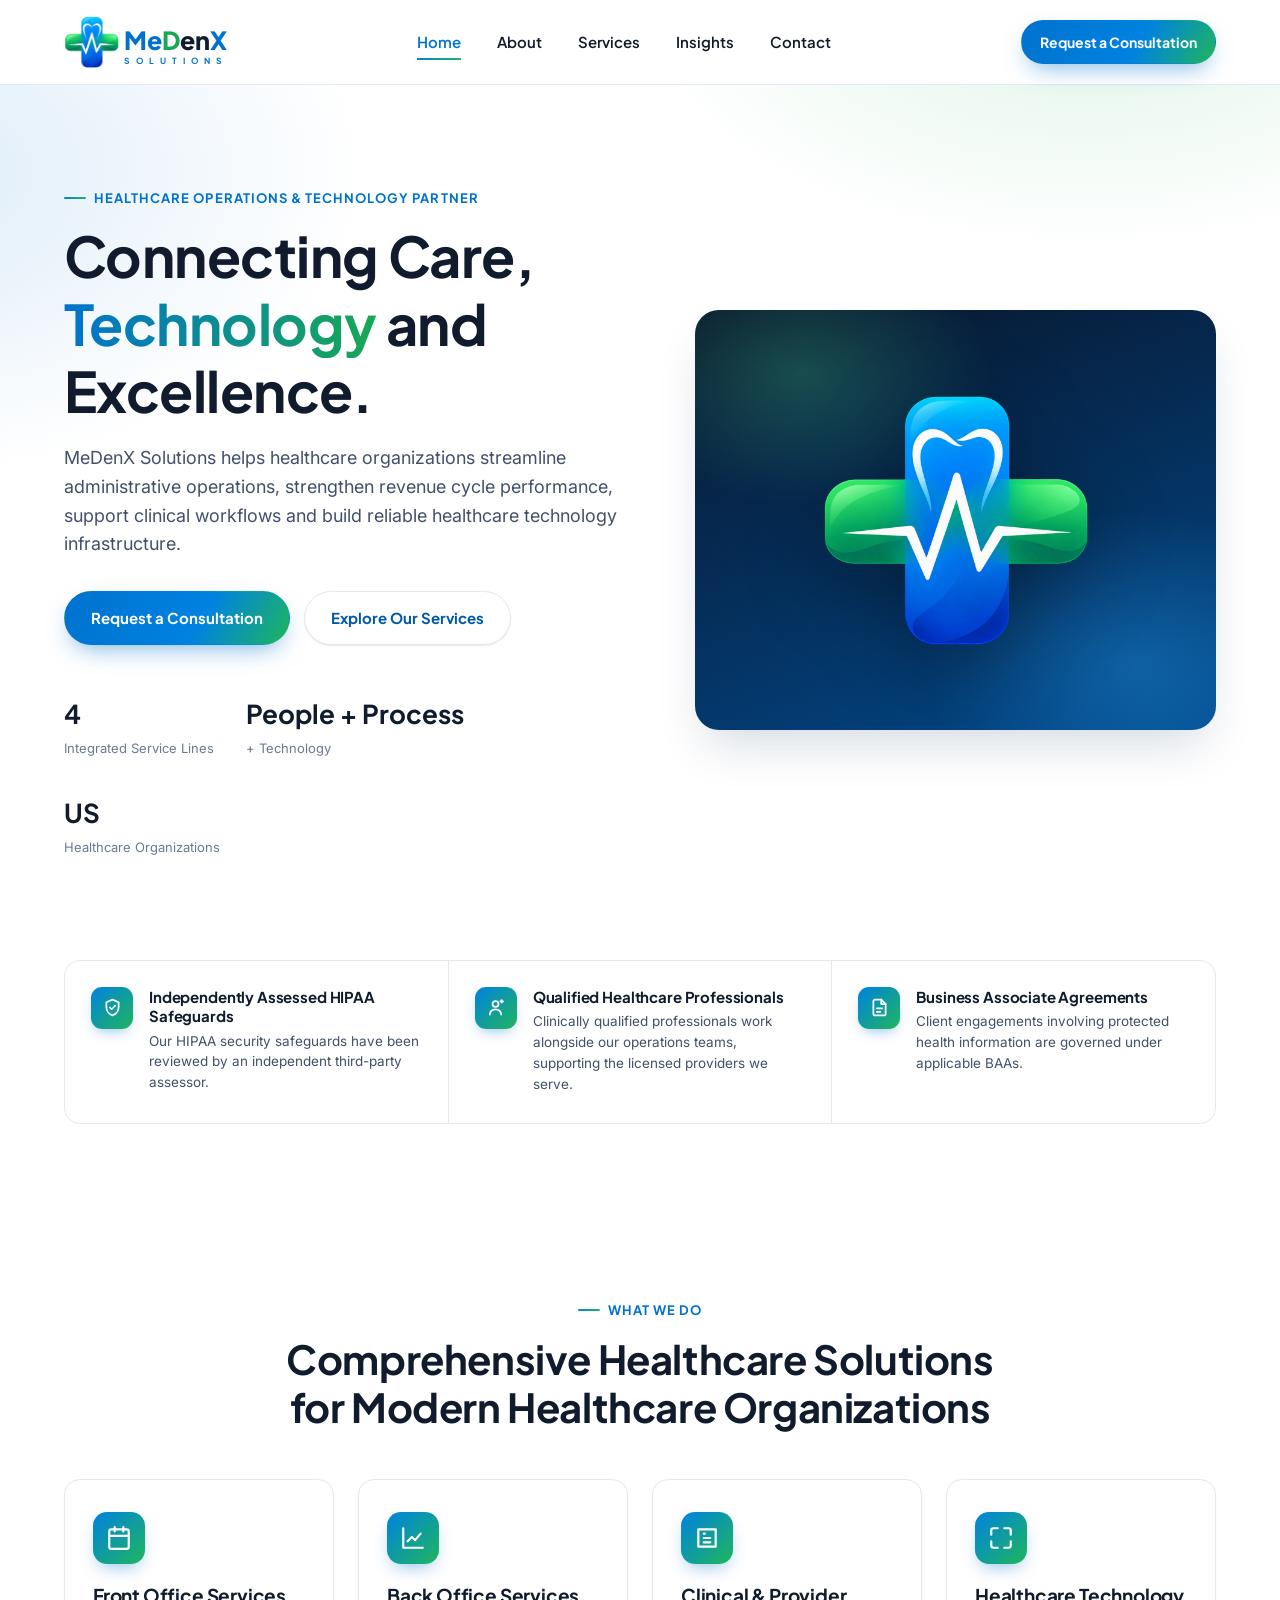
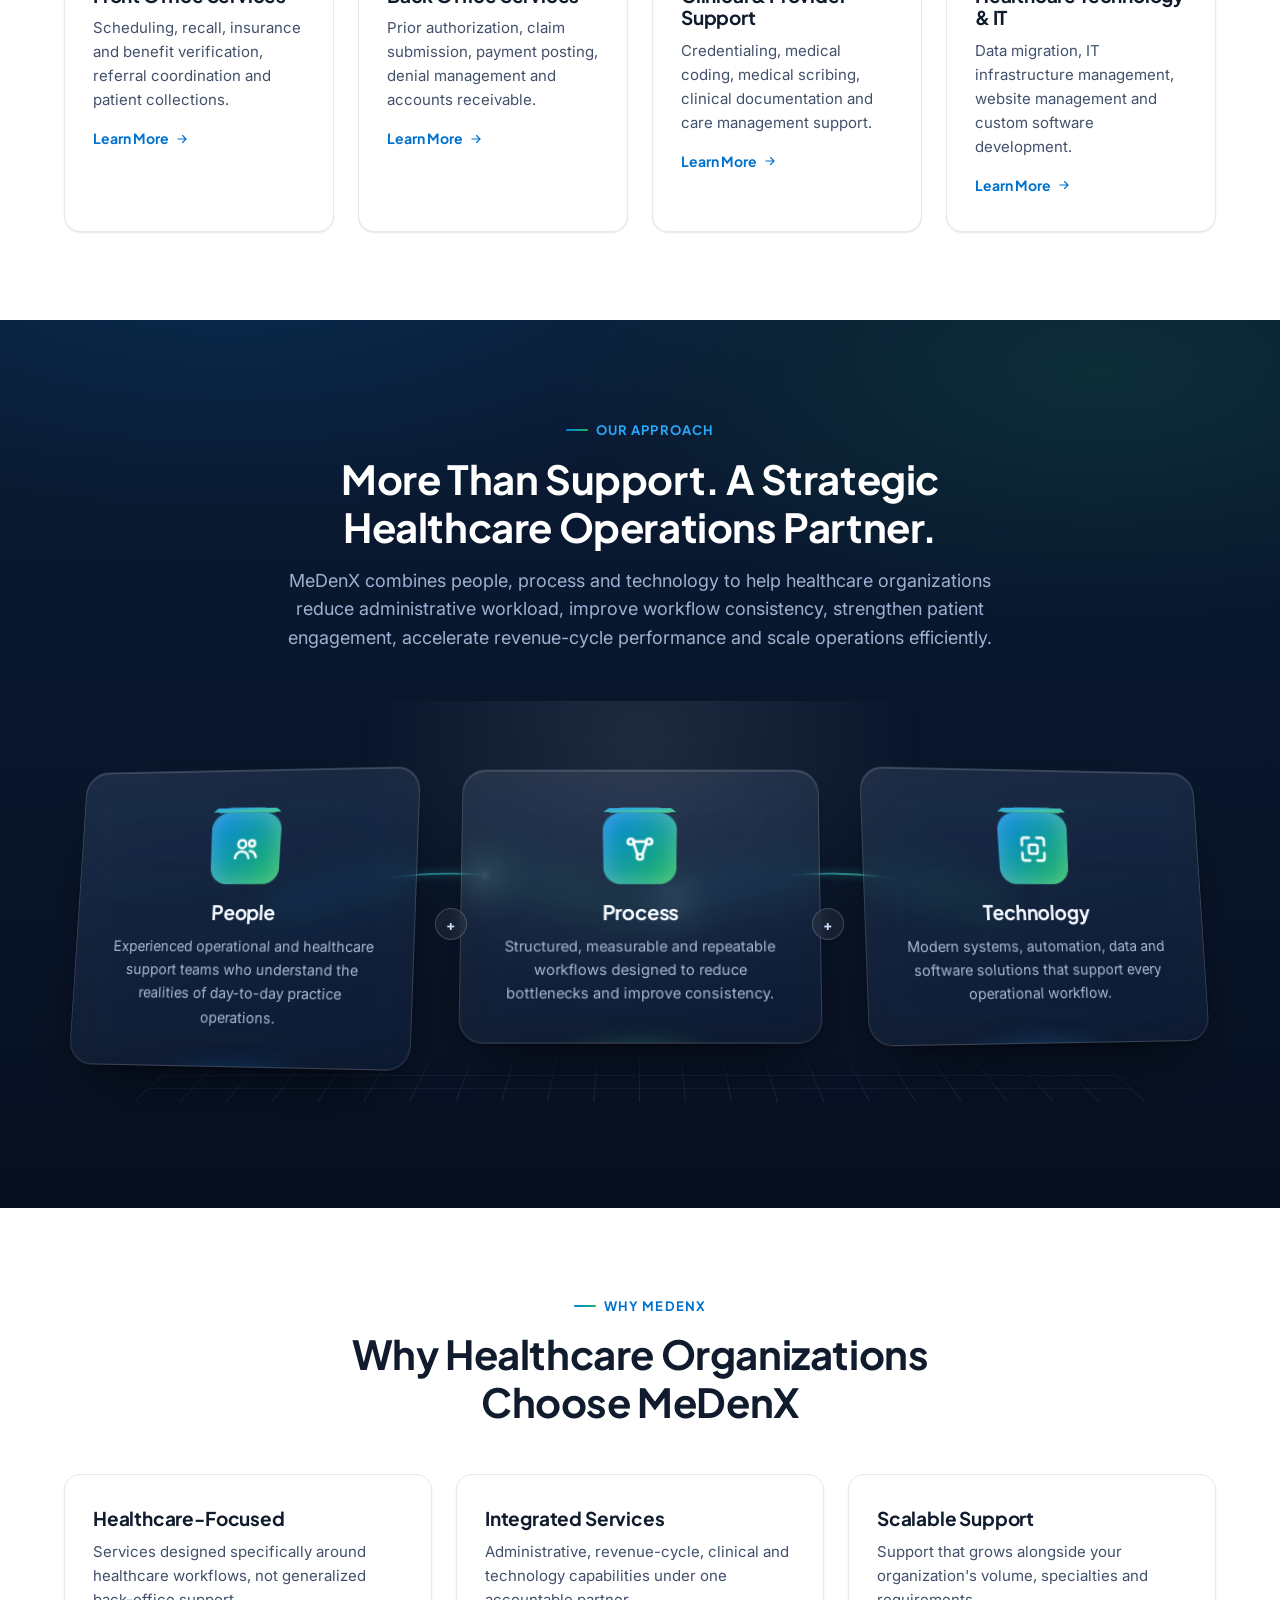
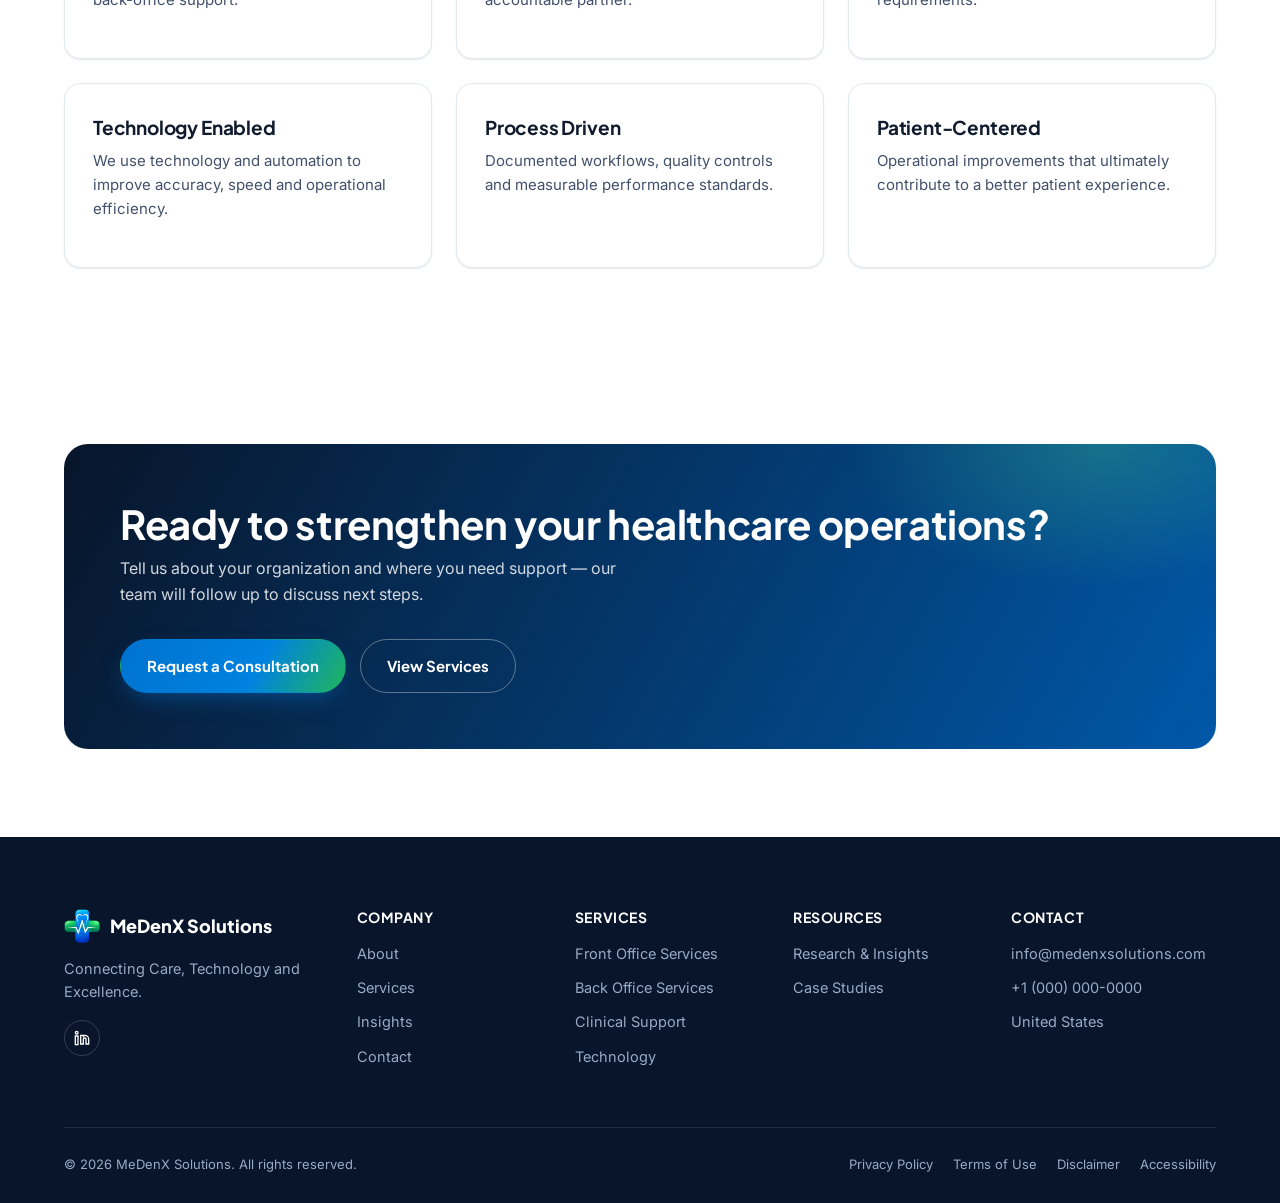
==== commit 0285fdda: "Add verified credential and trust-signal positioning Introduces a reusable .credentials component so" ====
--- a/index.html
+++ b/index.html
@@ -72,6 +72,47 @@
   </div>
 </section>
 
+<!-- TRUST / CREDENTIALS
+     Each item below must correspond to a verified, supportable claim.
+     Confirmed by the company: (1) HIPAA safeguards reviewed by an independent
+     third-party assessor, (2) clinically qualified professionals work
+     internally alongside operations teams, (3) BAAs govern client engagements
+     involving PHI (also stated in privacy.html).
+     Do not add an item here without equivalent verification. -->
+<section style="padding-top:0;">
+  <div class="container">
+    <div class="credentials">
+      <div class="credential">
+        <div class="credential-icon" aria-hidden="true">
+          <svg viewBox="0 0 24 24" fill="none" stroke-width="2" stroke-linecap="round" stroke-linejoin="round"><path d="M12 3l7 3v5.5c0 4.3-3 8.2-7 9.5-4-1.3-7-5.2-7-9.5V6l7-3Z"/><path d="m9 12 2 2 4-4"/></svg>
+        </div>
+        <div>
+          <h3>Independently Assessed HIPAA Safeguards</h3>
+          <p>Our HIPAA security safeguards have been reviewed by an independent third-party assessor.</p>
+        </div>
+      </div>
+      <div class="credential">
+        <div class="credential-icon" aria-hidden="true">
+          <svg viewBox="0 0 24 24" fill="none" stroke-width="2" stroke-linecap="round" stroke-linejoin="round"><circle cx="12" cy="8" r="3.4"/><path d="M5.5 20c0-3.4 2.9-6 6.5-6s6.5 2.6 6.5 6"/><path d="M19 3.5v3M17.5 5h3"/></svg>
+        </div>
+        <div>
+          <h3>Qualified Healthcare Professionals</h3>
+          <p>Clinically qualified professionals work alongside our operations teams, supporting the licensed providers we serve.</p>
+        </div>
+      </div>
+      <div class="credential">
+        <div class="credential-icon" aria-hidden="true">
+          <svg viewBox="0 0 24 24" fill="none" stroke-width="2" stroke-linecap="round" stroke-linejoin="round"><path d="M14 3H7a2 2 0 0 0-2 2v14a2 2 0 0 0 2 2h10a2 2 0 0 0 2-2V8l-5-5Z"/><path d="M14 3v5h5M9 13h6M9 17h4"/></svg>
+        </div>
+        <div>
+          <h3>Business Associate Agreements</h3>
+          <p>Client engagements involving protected health information are governed under applicable BAAs.</p>
+        </div>
+      </div>
+    </div>
+  </div>
+</section>
+
 <!-- WHAT WE DO -->
 <section>
   <div class="container">
--- a/assets/css/style.css
+++ b/assets/css/style.css
@@ -705,6 +705,53 @@
 }
 .trust-strip span{ font-family:var(--font-head); font-weight:700; font-size:13px; letter-spacing:.06em; color:var(--muted); text-transform:uppercase; }
 
+/* -------------------- Credentials / trust signals --------------------
+   Reusable block so approved credential wording stays identical everywhere.
+   Every item here must map to a verified, supportable claim — see the
+   source comments on each usage before adding a fourth. */
+.credentials{
+  display:grid;
+  grid-template-columns:repeat(3,1fr);
+  gap:1px;
+  background:var(--border);
+  border:1px solid var(--border);
+  border-radius:var(--radius-md);
+  overflow:hidden;
+}
+@media (max-width:860px){ .credentials{ grid-template-columns:1fr; } }
+.credential{
+  background:#fff;
+  padding:26px 26px 28px;
+  display:flex;
+  gap:16px;
+  align-items:flex-start;
+}
+.credential-icon{
+  flex:0 0 42px;
+  width:42px; height:42px;
+  border-radius:11px;
+  display:flex; align-items:center; justify-content:center;
+  background:linear-gradient(135deg, var(--blue-500), var(--green-500));
+  box-shadow:0 6px 14px -5px rgba(0,114,206,0.45);
+}
+.credential-icon svg{ width:21px; height:21px; stroke:#fff; }
+.credential h3{
+  font-family:var(--font-head); font-weight:700; font-size:15px;
+  color:var(--ink); margin:0 0 5px; line-height:1.3;
+}
+.credential p{
+  font-size:13.5px; line-height:1.55; color:var(--body); margin:0;
+}
+.credentials-note{
+  font-size:12.5px; color:var(--muted); margin:14px 0 0; text-align:center;
+}
+
+/* Dark-section variant, for use inside .section-navy */
+.section-navy .credentials{ background:rgba(255,255,255,.12); border-color:rgba(255,255,255,.16); }
+.section-navy .credential{ background:var(--navy-900); }
+.section-navy .credential h3{ color:#F4F8FF; }
+.section-navy .credential p{ color:#A9B7D6; }
+
 /* -------------------- Tables / dividers -------------------- */
 .divider{ height:1px; background:var(--border); margin:56px 0; }
 
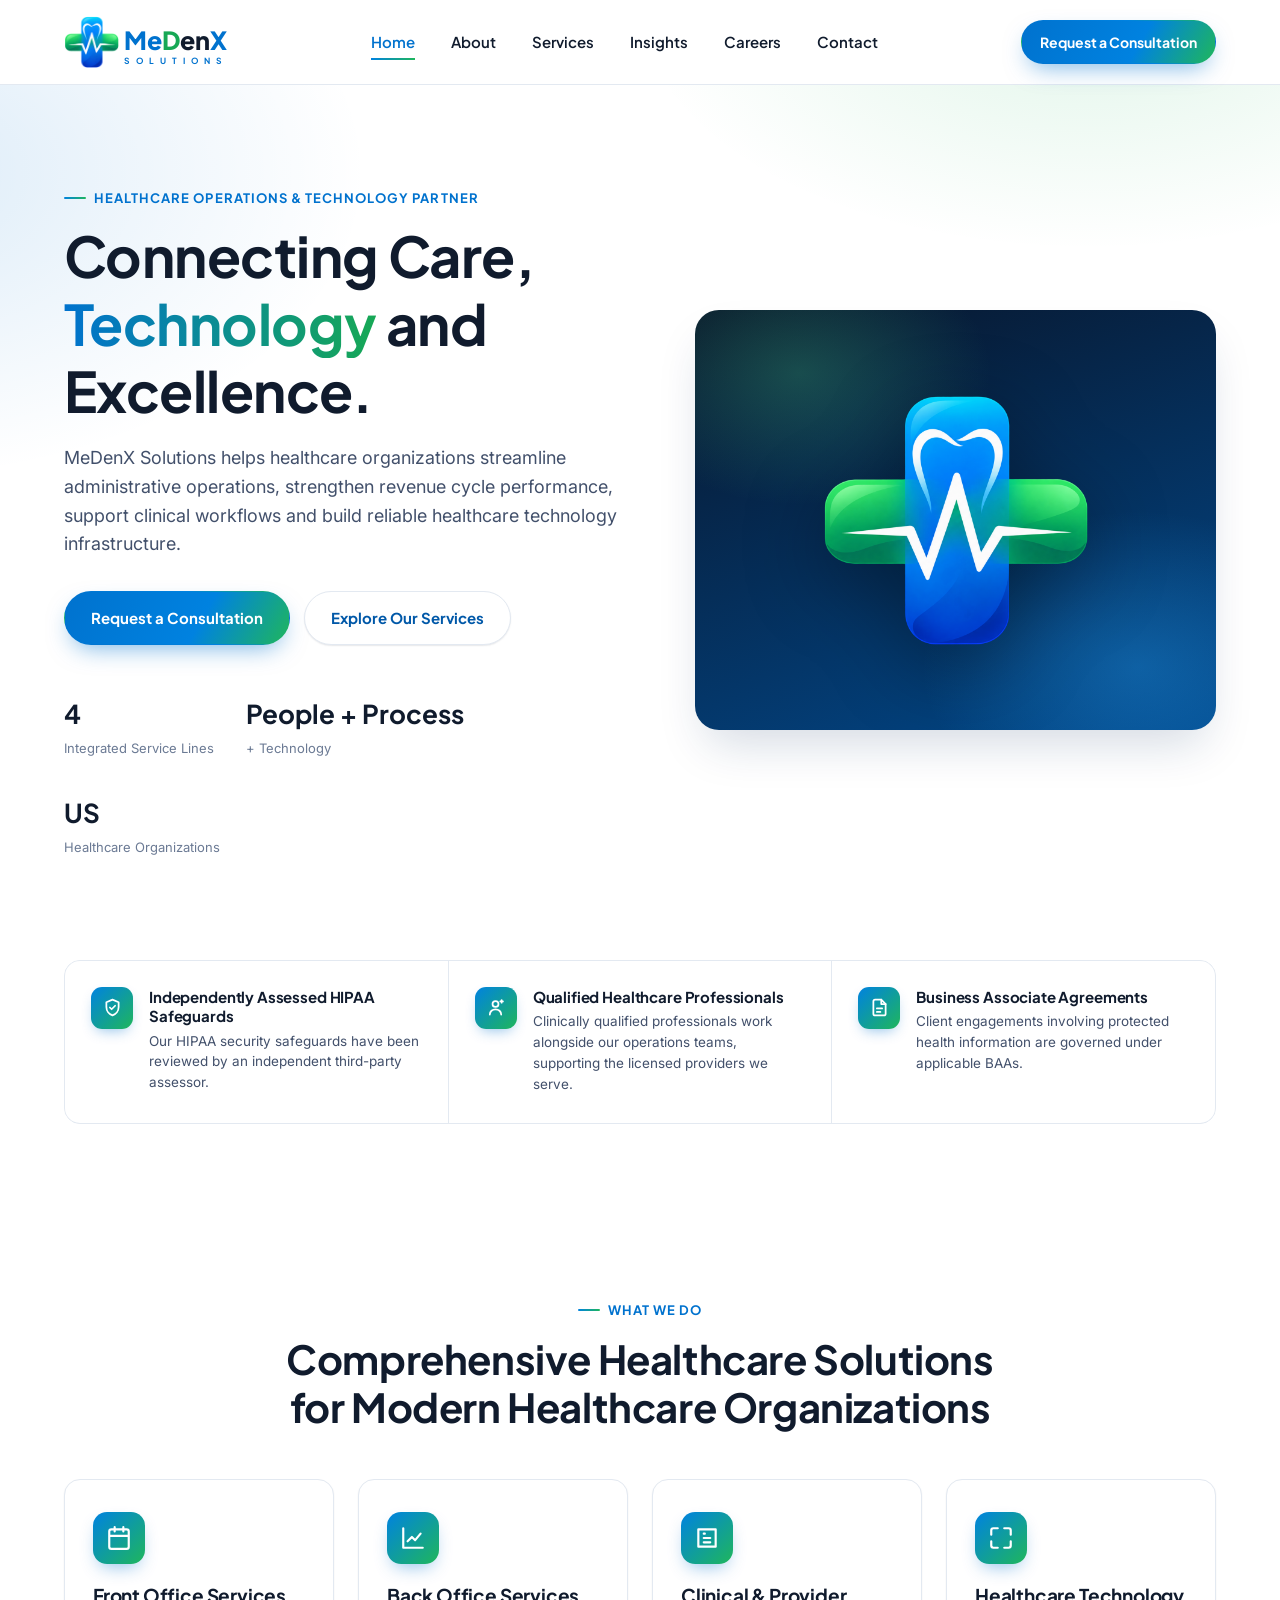
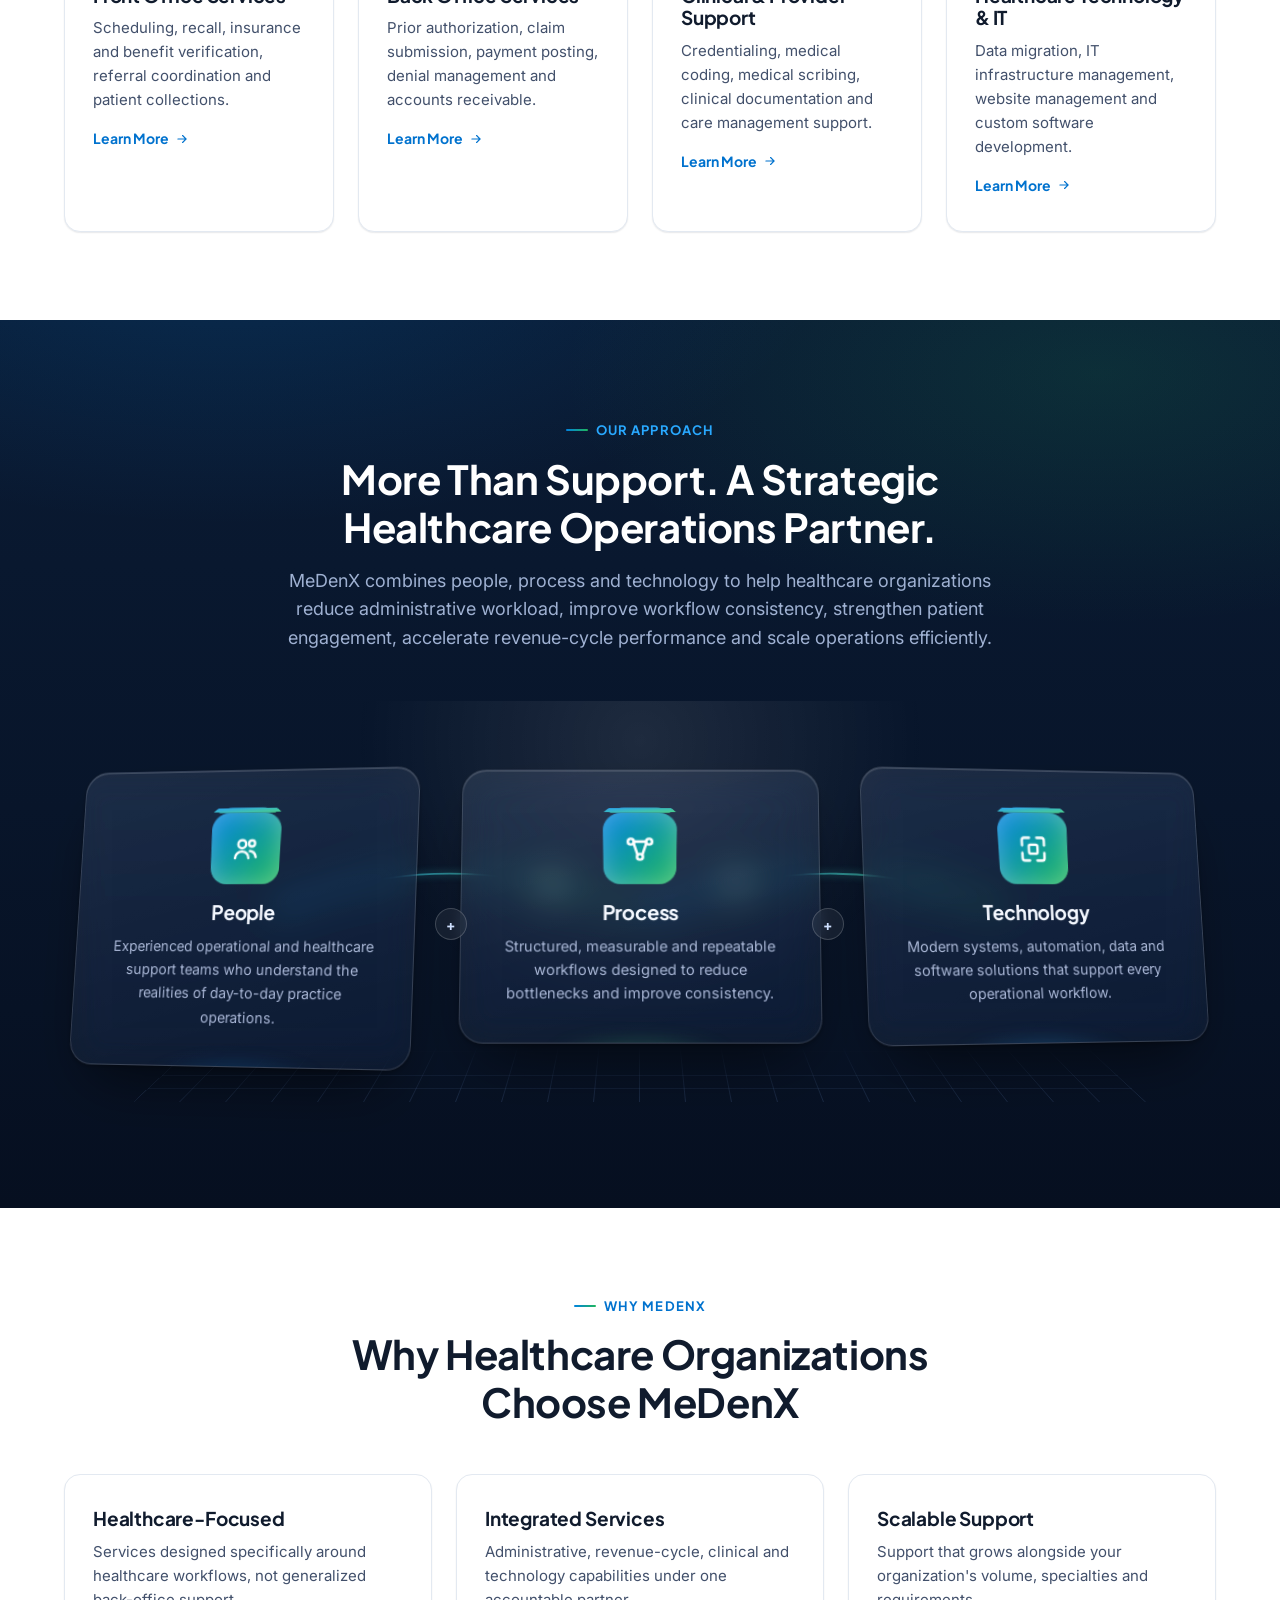
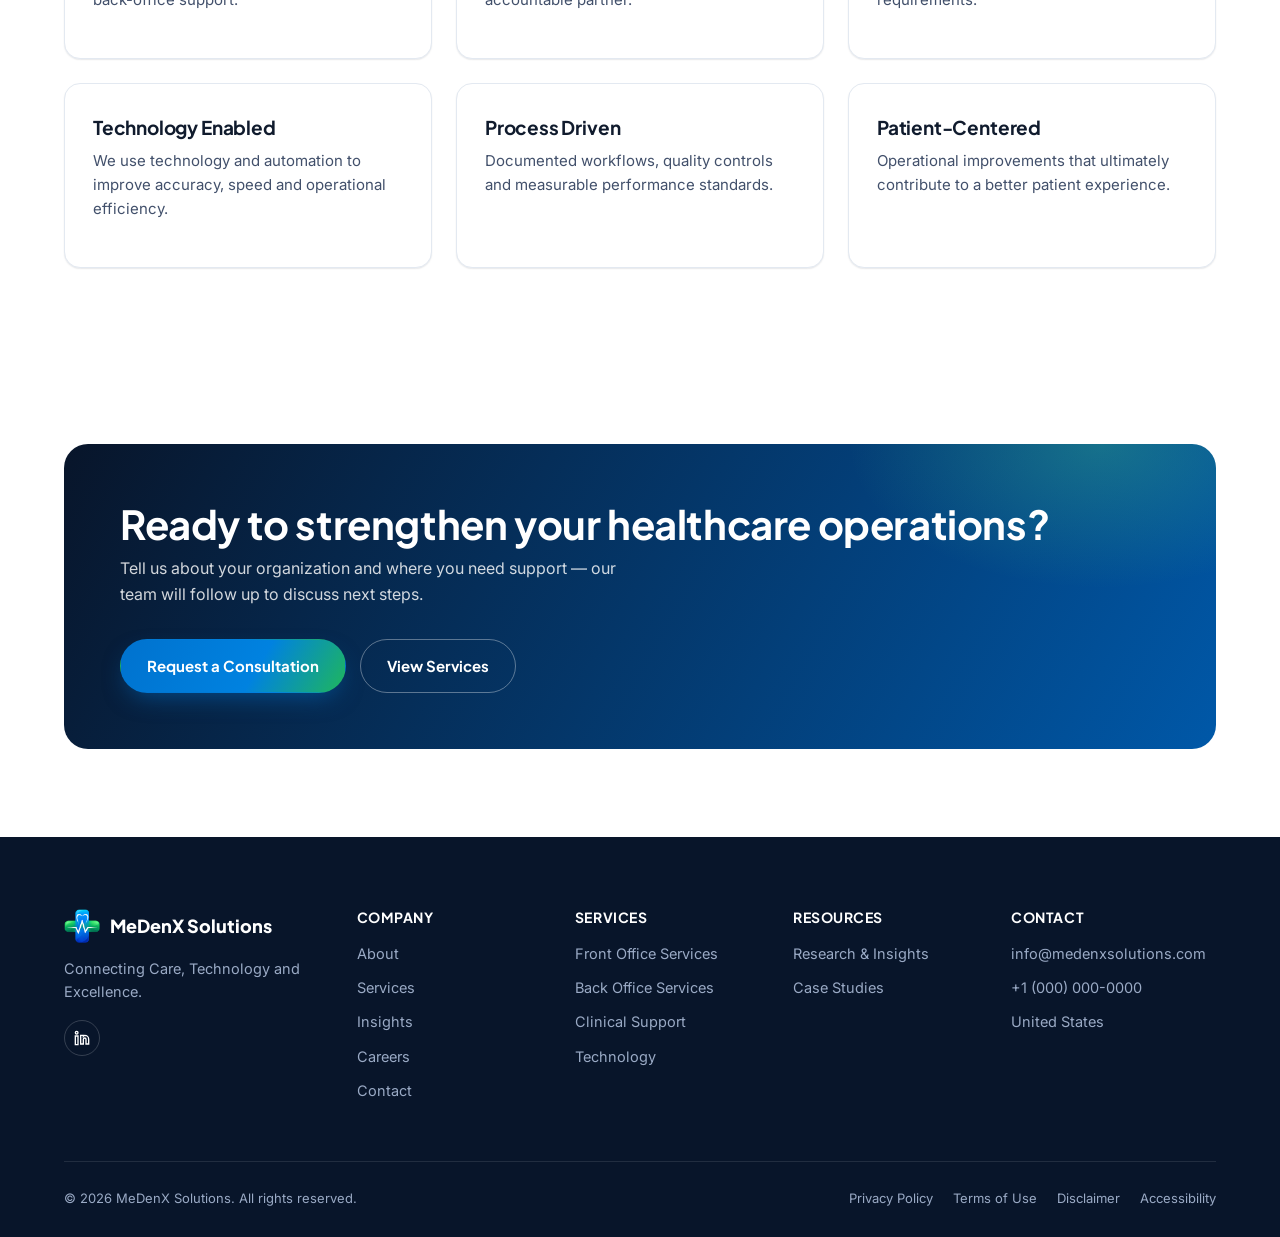
==== commit 6d3aa293: "Add Careers section with filterable roles and application flow New careers.html plus three scripts: " ====
--- a/index.html
+++ b/index.html
@@ -37,6 +37,7 @@
       <a href="about.html">About</a>
       <a href="services.html">Services</a>
       <a href="insights.html">Insights</a>
+      <a href="careers.html">Careers</a>
       <a href="contact.html">Contact</a>
     </nav>
     <div class="nav-actions">
@@ -336,6 +337,7 @@
           <li><a href="about.html">About</a></li>
           <li><a href="services.html">Services</a></li>
           <li><a href="insights.html">Insights</a></li>
+          <li><a href="careers.html">Careers</a></li>
           <li><a href="contact.html">Contact</a></li>
         </ul>
       </div>
--- a/assets/css/style.css
+++ b/assets/css/style.css
@@ -752,6 +752,86 @@
 .section-navy .credential h3{ color:#F4F8FF; }
 .section-navy .credential p{ color:#A9B7D6; }
 
+/* -------------------- Careers / job listings -------------------- */
+.job-list{ display:flex; flex-direction:column; gap:16px; }
+.job{
+  background:#fff;
+  border:1px solid var(--border);
+  border-radius:var(--radius-md);
+  padding:26px 28px;
+  transition:border-color .18s ease, box-shadow .18s ease;
+}
+.job:hover{ border-color:var(--blue-400); box-shadow:var(--shadow-sm); }
+.job[data-closed="true"]{ opacity:.72; background:var(--bg-soft); }
+
+.job-head{
+  display:flex; align-items:flex-start; justify-content:space-between;
+  gap:20px; flex-wrap:wrap;
+}
+.job-title-wrap{ flex:1 1 320px; min-width:0; }
+.job-head h3{ font-size:19px; margin:0 0 10px; }
+.job-chips{ display:flex; flex-wrap:wrap; gap:8px; }
+.job-chip{
+  font-family:var(--font-head); font-weight:700; font-size:11.5px;
+  letter-spacing:.04em; text-transform:uppercase;
+  color:var(--body); background:var(--bg-soft);
+  border:1px solid var(--border);
+  padding:4px 11px; border-radius:999px;
+}
+.job-chip--open{ color:var(--green-700); background:var(--green-100); border-color:transparent; }
+.job-chip--closed{ color:var(--muted); background:var(--border); border-color:transparent; }
+.job-toggle{ flex:0 0 auto; }
+
+.job-overview{ font-size:14.5px; margin:16px 0 0; color:var(--body); }
+
+.job-panel{
+  margin-top:22px;
+  padding-top:22px;
+  border-top:1px solid var(--border);
+}
+.job-panel[hidden]{ display:none; }
+
+.job-meta{
+  display:grid;
+  grid-template-columns:repeat(auto-fit,minmax(190px,1fr));
+  gap:14px 24px;
+  margin:0 0 24px;
+  padding:18px 20px;
+  background:var(--bg-soft);
+  border-radius:var(--radius-sm);
+}
+.job-meta-item dt{
+  font-family:var(--font-head); font-weight:700; font-size:11.5px;
+  letter-spacing:.05em; text-transform:uppercase; color:var(--muted);
+  margin-bottom:3px;
+}
+.job-meta-item dd{ margin:0; font-size:14px; color:var(--ink); font-weight:500; }
+
+.job-detail-block{ margin-bottom:22px; }
+.job-detail-block:last-of-type{ margin-bottom:0; }
+.job-detail-block h4{
+  font-family:var(--font-head); font-size:14px; font-weight:700;
+  letter-spacing:.03em; text-transform:uppercase; color:var(--ink);
+  margin:0 0 8px;
+}
+.job-apply-row{ margin-top:24px; padding-top:20px; border-top:1px solid var(--border); }
+.job-closed-note{ font-size:14px; color:var(--muted); margin:0; }
+
+.job-empty{
+  background:var(--bg-soft); border:1px solid var(--border);
+  border-radius:var(--radius-md); padding:28px;
+  font-size:15px; margin:0; text-align:center;
+}
+
+.field-hint{
+  font-size:12.5px; color:var(--muted); display:block; margin-top:5px; line-height:1.5;
+}
+
+@media (max-width:600px){
+  .job{ padding:22px 20px; }
+  .job-toggle{ width:100%; }
+}
+
 /* -------------------- Tables / dividers -------------------- */
 .divider{ height:1px; background:var(--border); margin:56px 0; }
 
